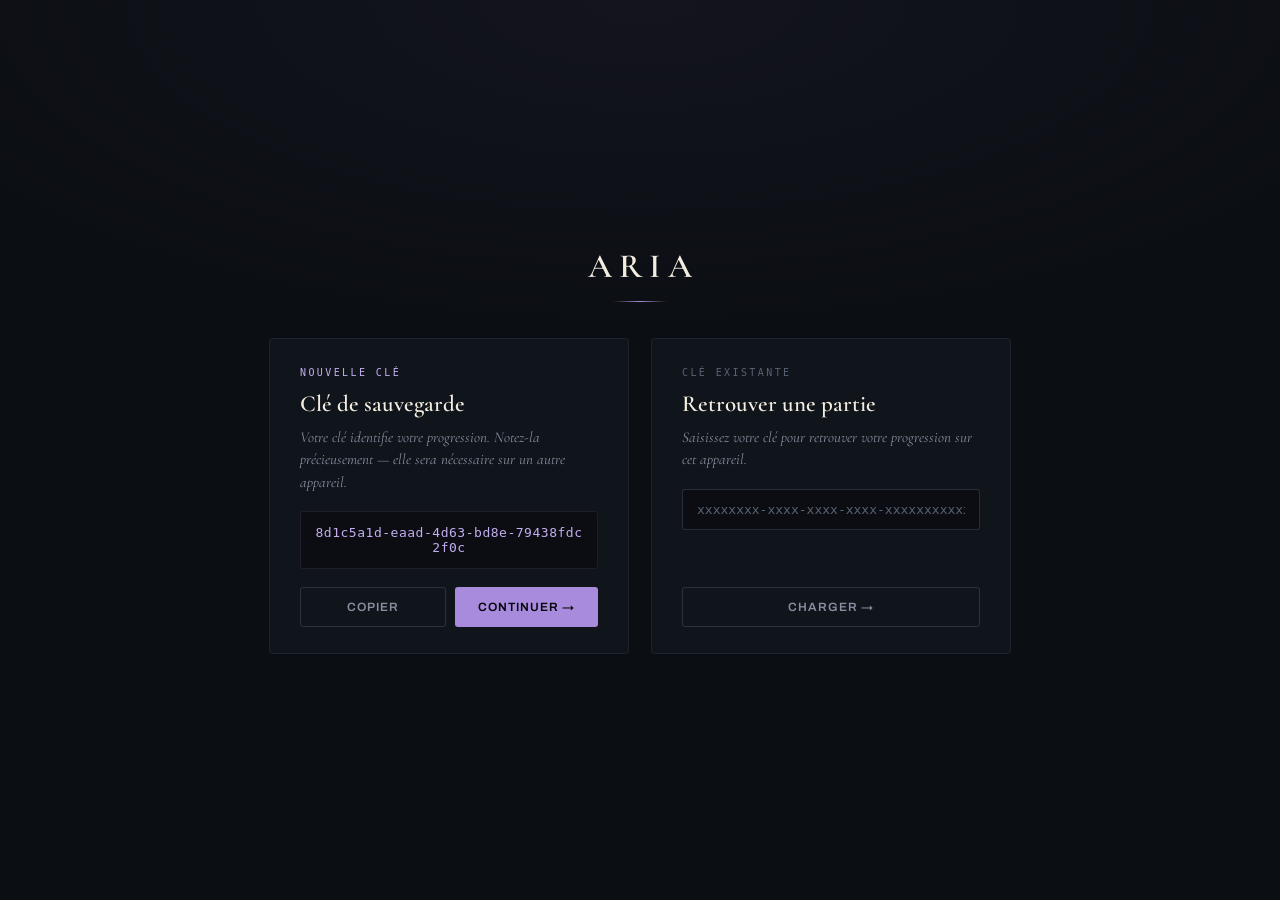
==== views/aria-gm.html @ 2912d84f "refactor: one definition per concept — threshold, DB mapping, deck, notes, dddice, storage keys Six " ====
<!DOCTYPE html>
<html lang="fr">
<head>
    <meta charset="UTF-8">
    <meta name="viewport" content="width=device-width, initial-scale=1.0">
    <title>ARIA – Maître de Jeu</title>
    <script>const VERSION = '0.1.6';</script>
    <link rel="icon" type="image/svg+xml" href="[data-uri]">
    <link rel="preconnect" href="https://fonts.googleapis.com">
    <link rel="preconnect" href="https://fonts.gstatic.com" crossorigin>
    <link href="https://fonts.googleapis.com/css2?family=Cormorant+Garamond:ital,wght@0,500;0,600;0,700;1,500;1,600&family=Archivo:wght@400;500;600;700;800&display=swap" rel="stylesheet">
    <script src="https://cdn.ably.com/lib/ably.min-2.js"></script>
    <link rel="stylesheet" href="../css/aria-gm.css">
</head>
<body>

    <!-- SAVE KEY GATEWAY (two-panel: Nouvelle clé | Clé existante — design frame 01) -->
    <div id="file-gateway" style="position:fixed;inset:0;background:radial-gradient(120% 70% at 50% 0%, rgba(169,139,221,.05), transparent 55%), var(--bg);display:none;align-items:center;justify-content:center;z-index:10000;padding:24px;overflow-y:auto;">
        <div class="gateway-shell">
            <div class="gateway-brand">ARIA</div>
            <div class="gateway-brand-rule"></div>
            <div class="gateway-cols">
                <!-- New key panel -->
                <div class="gateway-card" id="gateway-new">
                    <div class="gateway-eyebrow ember">Nouvelle clé</div>
                    <div class="gateway-card-title">Clé de sauvegarde</div>
                    <p class="gateway-desc">Votre clé identifie votre progression. Notez-la précieusement — elle sera nécessaire sur un autre appareil.</p>
                    <div class="gateway-key-box" id="gateway-key-display"></div>
                    <div class="gateway-btn-row">
                        <button class="gateway-btn-secondary" id="gateway-copy-btn" onclick="copyGatewayKey()">Copier</button>
                        <button class="gateway-btn" onclick="confirmNewKey()">Continuer →</button>
                    </div>
                </div>
                <!-- Existing key panel -->
                <div class="gateway-card" id="gateway-existing">
                    <div class="gateway-eyebrow">Clé existante</div>
                    <div class="gateway-card-title">Retrouver une partie</div>
                    <p class="gateway-desc">Saisissez votre clé pour retrouver votre progression sur cet appareil.</p>
                    <input class="gateway-key-input" id="gateway-key-input" placeholder="xxxxxxxx-xxxx-xxxx-xxxx-xxxxxxxxxxxx" onkeydown="if(event.key==='Enter')submitExistingKey()" />
                    <button class="gateway-btn-secondary gateway-btn-full" onclick="submitExistingKey()">Charger →</button>
                </div>
            </div>
            <button class="gateway-cancel" id="gateway-cancel" onclick="cancelGateway()" style="display:none;">Annuler</button>
        </div>
    </div>

    <!-- SELECTION SCREEN -->
    <div id="selection-screen" style="position:fixed;inset:0;background:radial-gradient(120% 70% at 50% 0%, rgba(169,139,221,.05), transparent 55%), var(--bg);display:none;align-items:center;justify-content:center;z-index:9999;overflow-y:auto;padding:24px;">
        <div class="sel-container">
            <a class="sel-home-btn" href="../" title="Accueil">⌂</a>
            <div class="sel-brand">ARIA</div>
            <div class="sel-subtitle">Choisissez une campagne</div>
            <div class="sel-grid" id="campaign-grid"></div>
            <div class="sel-new-form" id="new-campaign-form" style="display:none;">
                <input class="sel-new-input" id="new-campaign-name" placeholder="Nom de la campagne" onkeydown="if(event.key==='Enter')confirmCreateCampaign()" />
                <div class="sel-type-row">
                    <label class="sel-type-label"><input type="radio" name="new-campaign-type" value="ancient" checked> Médiéval</label>
                    <label class="sel-type-label"><input type="radio" name="new-campaign-type" value="contemporary"> Contemporain</label>
                </div>
                <div class="sel-new-btns">
                    <button class="sel-confirm-btn" onclick="confirmCreateCampaign()">Créer</button>
                    <button class="sel-cancel-btn" onclick="cancelCreateCampaign()">Annuler</button>
                </div>
            </div>
            <button class="sel-add-btn" onclick="createCampaign()">+ Nouvelle campagne</button>
            <div class="sel-save-row">
                <span class="sel-save-icon">Clé</span>
                <span class="sel-save-label" id="sel-save-label">—</span>
                <button class="sel-save-btn" onclick="copySaveKey()">Copier</button>
                <button class="sel-save-btn" onclick="changeSaveKey()">Changer…</button>
            </div>
        </div>
    </div>

    <!-- VDO.ninja push iframe (MJ) — same rules as the player's: full-viewport but
         opacity:0, never display:none. It used to live inside the Joueurs tab, whose
         .tab-content goes display:none on every tab switch, which can block camera
         capture. Outside #app-wrapper so no tab/pane layout can ever hide it. -->
    <iframe id="vdo-gm-push-frame" style="position:fixed;top:0;left:0;width:100%;height:100%;border:none;pointer-events:none;opacity:0;" allow="camera; microphone; autoplay; fullscreen; display-capture; picture-in-picture; screen-wake-lock; encrypted-media" allowfullscreen></iframe>

    <!-- APP -->
    <div id="app-wrapper" style="display:none;flex-direction:column;flex:1;">

    <!-- TOP BAR -->
    <div class="topbar">
        <div class="topbar-title" onclick="switchCampaign()" title="Changer de campagne" style="cursor:pointer;">ARIA</div>
        <span class="topbar-mj">MJ</span>
        <input class="campaign-name-input" id="campaign-display" value="" placeholder="Campagne" onblur="saveCampaignName(this)" onkeydown="if(event.key==='Enter')this.blur()" />
        <!-- presence: "Lire la table" toggle — enlarges player faces (design frame 26) -->
        <span class="tb-presence-label">Présence</span>
        <button class="tb-read-table" id="tb-read-table" onclick="toggleReadTable()" title="Agrandir les visages des joueurs">
            <span class="trt-icon">⌗</span> Lire la table<span class="trt-on">· on</span>
        </button>
        <!-- camera kill switch — the GM decides the room, this decides whether the GM
             publishes into it. Shown only while a room is active (renderGMCameraToggle). -->
        <button class="tb-cam-toggle" id="tb-cam-toggle" onclick="toggleGMCamera()" style="display:none;" title="Couper ma caméra">📹</button>
        <!-- music mini chip (design frame 12) — shows the now-playing track -->
        <div class="tb-music-chip" id="tb-music-chip" style="visibility:hidden;" title="Piste en cours">
            <span class="tb-music-note">♪</span>
            <span class="tb-music-title" id="tb-music-title">—</span>
        </div>
        <div class="tb-sep"></div>
        <!-- join code chip (design frame 12) — click to copy -->
        <div class="topbar-joincode" id="tb-joincode" onclick="copyJoinCode()" title="Code de campagne — cliquer pour copier" style="display:none;">—</div>
        <button id="btn-open-overlay-editor" class="icon-btn" title="Éditeur d'overlay" style="display:none">▦</button>
        <button class="icon-btn" onclick="toggleConfig()" title="Configuration">⚙</button>
    </div>

    <!-- MAIN -->
    <div class="main">
        <div class="content">
            <div class="tabs">
                <button class="tab-btn active" data-tab="tab-players" onclick="switchTab('tab-players',this)">Joueurs</button>
                <button class="tab-btn" data-tab="tab-monsters" onclick="switchTab('tab-monsters',this)">Monstres</button>
                <button class="tab-btn" data-tab="tab-gm-roll" onclick="switchTab('tab-gm-roll',this)">Jets</button>
                <button class="tab-btn" data-tab="tab-cards" onclick="switchTab('tab-cards',this)">Cartes</button>
                <button class="tab-btn" data-tab="tab-alchemy" onclick="switchTab('tab-alchemy',this)">Alchimie</button>
                <button class="tab-btn" data-tab="tab-files" onclick="switchTab('tab-files',this)">Fichiers</button>
                <button class="tab-btn" data-tab="tab-music" onclick="switchTab('tab-music',this)">Musique</button>
                <button class="tab-btn" data-tab="tab-gm-notes" onclick="switchTab('tab-gm-notes',this)">Notes</button>
            </div>

            <!-- Split-view pane headers and dividers (design frames 22-24) are
                 generated by updateSplitChrome() in aria-gm.js. -->

            <!-- JOUEURS -->
            <div class="tab-content active" id="tab-players">
                <div class="gm-bulk-bar">
                    <span class="field-label" style="margin:0;white-space:nowrap;">Tous les joueurs</span>
                    <input class="gm-input" id="bulk-dmg-input" type="text" inputmode="numeric" placeholder="Dégâts" style="width:80px;" oninput="this.value=this.value.replace(/[^0-9]/g,'')" onkeydown="if(event.key==='Enter')bulkDamageAll()" />
                    <button class="gm-action-btn gm-action-dmg" onclick="bulkDamageAll()">Infliger</button>
                    <input class="gm-input" id="bulk-heal-input" type="text" inputmode="numeric" placeholder="Soins" style="width:80px;" oninput="this.value=this.value.replace(/[^0-9]/g,'')" onkeydown="if(event.key==='Enter')bulkHealAll()" />
                    <button class="gm-action-btn gm-action-heal" onclick="bulkHealAll()">Soigner</button>
                </div>
                <div id="gm-self-view-section" style="display:none;margin-top:10px;">
                    <div class="section-header">
                        <span class="section-icon">📹</span>
                        <span class="section-title">Votre caméra (MJ)</span>
                        <div class="section-rule"></div>
                    </div>
                    <div id="gm-self-view-wrap" class="pc-camera-wrap" style="width:280px;"></div>
                </div>
                <div class="section-header" style="margin-top:10px;">
                    <span class="section-icon">👥</span>
                    <span class="section-title">Joueurs connectés</span>
                    <div class="section-rule"></div>
                </div>
                <div class="players-grid" id="players-grid">
                </div>
                <div class="no-players" id="no-players">En attente de joueurs… <br><span style="font-size:13px;opacity:.6;">Les joueurs apparaissent automatiquement dès qu'ils ouvrent aria-player.html</span></div>
            </div>

            <!-- MONSTRES — add-form as left rail + monster list (design frame 13) -->
            <div class="tab-content" id="tab-monsters">
                <div class="gm-two-col">
                <div class="gm-col-rail">
                <!-- Add Monster Form -->
                <div class="add-monster-form">
                    <h3>+ Nouveau monstre</h3>
                    <div class="amf-grid">
                        <div>
                            <label class="amf-label">Nom</label>
                            <input class="amf-input" id="amf-name" placeholder="ex: Gobelin éclaireur" />
                        </div>
                        <div>
                            <label class="amf-label">PV max</label>
                            <input class="amf-input" id="amf-pv" type="text" inputmode="numeric" placeholder="20" oninput="this.value=this.value.replace(/[^0-9]/g,'')" />
                        </div>
                        <div>
                            <label class="amf-label">Armure</label>
                            <input class="amf-input" id="amf-armor" type="text" inputmode="numeric" placeholder="0" oninput="this.value=this.value.replace(/[^0-9]/g,'')" />
                        </div>
                    </div>
                    <div class="amf-grid2">
                        <div><label class="amf-label">FOR</label><input class="amf-input" id="amf-for" type="text" inputmode="numeric" placeholder="10" oninput="this.value=this.value.replace(/[^0-9]/g,'')" /></div>
                        <div><label class="amf-label">DEX</label><input class="amf-input" id="amf-dex" type="text" inputmode="numeric" placeholder="10" oninput="this.value=this.value.replace(/[^0-9]/g,'')" /></div>
                        <div><label class="amf-label">END</label><input class="amf-input" id="amf-end" type="text" inputmode="numeric" placeholder="10" oninput="this.value=this.value.replace(/[^0-9]/g,'')" /></div>
                        <div><label class="amf-label">INT</label><input class="amf-input" id="amf-int" type="text" inputmode="numeric" placeholder="10" oninput="this.value=this.value.replace(/[^0-9]/g,'')" /></div>
                        <div><label class="amf-label">CHA</label><input class="amf-input" id="amf-cha" type="text" inputmode="numeric" placeholder="10" oninput="this.value=this.value.replace(/[^0-9]/g,'')" /></div>
                    </div>
                    <div class="attack-editor">
                        <label class="amf-label" style="margin-bottom:6px;">Attaques / Compétences</label>
                        <div style="display:grid;grid-template-columns:1fr 70px 70px auto;gap:6px;margin-bottom:4px;">
                            <span class="amf-label">Nom</span><span class="amf-label" style="text-align:center;">%</span><span class="amf-label" style="text-align:center;">Dégâts</span><span></span>
                        </div>
                        <div id="amf-attacks-list"></div>
                        <button class="add-atk-btn" onclick="addAmfAttack()">+ Attaque</button>
                    </div>
                    <div style="margin-top:14px;display:flex;align-items:center;gap:12px;flex-wrap:wrap;">
                        <button class="amf-add-btn" onclick="addMonster()">Ajouter le(s) monstre(s)</button>
                        <div style="display:flex;align-items:center;gap:6px;">
                            <label class="amf-label" style="margin:0;">×</label>
                            <input class="amf-input" id="amf-count" type="text" inputmode="numeric" placeholder="1" style="width:48px;text-align:center;" oninput="this.value=this.value.replace(/[^0-9]/g,'')" />
                        </div>
                    </div>
                </div>
                </div><!-- /.gm-col-rail -->

                <div class="gm-col-main">
                <!-- Monsters list -->
                <div class="section-header" style="margin-top:4px;">
                    <span class="section-icon">☠</span>
                    <span class="section-title">Monstres actifs</span>
                    <div class="section-rule"></div>
                </div>
                <div class="group-bar" id="monster-group-bar"></div>
                <div class="monsters-grid" id="monsters-grid">
                    <div style="font-family:'Cormorant Garamond',serif;font-size:15px;font-style:italic;color:var(--parchment-dim);opacity:.5;text-align:center;padding:20px;" id="no-monsters">Aucun monstre actif</div>
                </div>
                </div><!-- /.gm-col-main -->
                </div><!-- /.gm-two-col -->
            </div>

            <!-- JETS — roll console (left) + live feed (right), fused -->
            <div class="tab-content" id="tab-gm-roll">
                <div class="gm-jets-layout">
                    <!-- LEFT: roll console -->
                    <div class="gm-jets-console">
                        <div class="gm-console-caption">Console de jet</div>
                        <div class="gm-roll-form">
                            <h3>Jet libre</h3>
                            <label class="field-label">Nom du jet</label>
                            <input class="gm-input" id="gm-free-name" placeholder="ex: Perception" />
                            <label class="field-label">Seuil (%)</label>
                            <input class="gm-input" id="gm-free-threshold" type="text" inputmode="numeric" placeholder="50" oninput="this.value=this.value.replace(/[^0-9]/g,'')" />
                            <button class="gm-roll-btn" onclick="doGMFreeRoll()">Lancer</button>
                        </div>
                        <div class="gm-roll-form" style="margin-top:12px;">
                            <h3>Combat — Monstre</h3>
                            <label class="field-label">Monstre</label>
                            <div class="gm-select" id="gm-monster-select" data-value="">
                                <button class="gm-select-trigger" onclick="toggleSelect(this)" type="button">
                                    <span class="gm-select-label">— Aucun monstre —</span>
                                    <span class="gm-select-arrow">▾</span>
                                </button>
                                <div class="gm-select-panel"></div>
                            </div>
                            <label class="field-label">Attaque</label>
                            <div class="gm-select" id="gm-attack-select" data-value="">
                                <button class="gm-select-trigger" onclick="toggleSelect(this)" type="button">
                                    <span class="gm-select-label">— Attaque personnalisée —</span>
                                    <span class="gm-select-arrow">▾</span>
                                </button>
                                <div class="gm-select-panel"></div>
                            </div>
                            <label class="field-label">Seuil (%)</label>
                            <input class="gm-input" id="gm-monster-threshold" type="text" inputmode="numeric" placeholder="50" oninput="this.value=this.value.replace(/[^0-9]/g,'')" />
                            <button class="gm-roll-btn" onclick="doGMMonsterRoll()">Lancer l'attaque</button>
                            <div class="gm-combat-sep"></div>
                            <div class="gm-combat-row">
                                <input class="gm-input" id="gm-monster-dmg-input" type="text" inputmode="numeric" placeholder="Dégâts" oninput="this.value=this.value.replace(/[^0-9]/g,'')" onkeydown="if(event.key==='Enter')doGMMonsterDamage()" />
                                <button class="gm-action-btn gm-action-dmg" onclick="doGMMonsterDamage()">Attaquer</button>
                            </div>
                            <div class="gm-combat-row">
                                <input class="gm-input" id="gm-monster-heal-input" type="text" inputmode="numeric" placeholder="Soins" oninput="this.value=this.value.replace(/[^0-9]/g,'')" onkeydown="if(event.key==='Enter')doGMMonsterHeal()" />
                                <button class="gm-action-btn gm-action-heal" onclick="doGMMonsterHeal()">Soigner</button>
                            </div>
                        </div>
                        <div class="section-title" style="margin-top:16px;">Dés simples</div>
                        <div class="gm-dice-tray">
                            <button class="die-btn" onclick="gmRollDie(4)">d4</button>
                            <button class="die-btn" onclick="gmRollDie(6)">d6</button>
                            <button class="die-btn" onclick="gmRollDie(8)">d8</button>
                            <button class="die-btn" onclick="gmRollDie(10)">d10</button>
                            <button class="die-btn" onclick="gmRollDie(20)">d20</button>
                            <button class="die-btn" onclick="gmRollDie(100)">d100</button>
                        </div>
                        <div class="gm-die-result" id="gm-die-result"></div>
                        <div class="section-title" style="margin-top:16px;">Résultat</div>
                        <div class="gm-roll-result" id="gm-roll-result">
                            <div style="font-family:'Cormorant Garamond',serif;font-size:14px;font-style:italic;color:var(--parchment-dim);opacity:.5;">Pas encore de jet</div>
                        </div>
                    </div>
                    <!-- RIGHT: live roll feed -->
                    <div class="gm-jets-feed">
                        <div class="rolls-header">
                            <div class="section-header" style="margin-bottom:0;flex:1;">
                                <span class="section-title">Fil des jets</span>
                                <div class="section-rule"></div>
                            </div>
                            <button class="clear-btn" onclick="clearRolls()">Effacer</button>
                        </div>
                        <div class="rh-filter-bar" id="gm-roll-filter-bar">
                            <button class="rf-pill active" id="gm-rfp-all"     onclick="toggleGMRollFilter('all')">Tous</button>
                            <button class="rf-pill"        id="gm-rfp-success" onclick="toggleGMRollFilter('success')">Succès</button>
                            <button class="rf-pill"        id="gm-rfp-fail"    onclick="toggleGMRollFilter('fail')">Échec</button>
                            <button class="rf-pill"        id="gm-rfp-crit"    onclick="toggleGMRollFilter('crit')">Critique</button>
                            <button class="rf-pill"        id="gm-rfp-die"     onclick="toggleGMRollFilter('die')">Dés</button>
                            <div class="rf-player-group" id="gm-player-pills"></div>
                        </div>
                        <div class="rolls-feed" id="rolls-feed">
                            <div class="rolls-empty">En attente de jets…</div>
                        </div>
                    </div>
                </div>
            </div>

            <!-- CARTES — Deck MJ as left rail + player draws (design frame 15) -->
            <div class="tab-content" id="tab-cards">
                <div class="gm-two-col">
                <div class="gm-col-rail">
                <!-- GM private deck -->
                <div class="gm-own-deck-section">
                    <div class="section-title" style="margin-bottom:12px;">Deck MJ <span style="font-size:11px;color:var(--parchment-dim);font-family:'Cormorant Garamond',serif;font-style:italic;">(privé)</span></div>
                    <div class="card-tab-layout">
                        <div class="card-deck-col">
                            <div class="deck-wrap" id="gm-deck-wrap" onclick="gmDeck.draw()">
                                <div class="deck-back"><div class="deck-pattern">♛</div></div>
                            </div>
                            <div class="deck-count" id="gm-deck-count">54 cartes</div>
                            <button class="card-action-btn" id="gm-reshuffle-btn" onclick="gmDeck.reshuffle(false)">↺ Mélanger</button>
                            <button class="card-action-btn" id="gm-reshuffle-remaining-btn" onclick="gmDeck.reshuffle(true)">↺ Restant</button>
                            <button class="card-action-btn" id="gm-clear-exclusions-btn" onclick="gmDeck.clearExclusions()">✕ Exclusions</button>
                            <div class="card-status" id="gm-card-status"></div>
                        </div>
                        <div class="card-stage">
                            <div class="flip-wrap hidden" id="gm-flip-wrap">
                                <div class="flip-inner">
                                    <div class="card-back-face"><div class="deck-pattern" style="border-color:rgba(169,139,221,.25);">♛</div></div>
                                    <div id="gm-drawn-card"></div>
                                </div>
                            </div>
                        </div>
                        <div style="flex:1;min-width:220px;">
                            <div class="field-label" style="margin-bottom:8px;">Suivi du talon</div>
                            <div class="tracker-suits" id="gm-tracker-suits"></div>
                        </div>
                    </div>
                </div>
                </div><!-- /.gm-col-rail -->

                <div class="gm-col-main">
                <div class="gm-card-live-caption">Tirages joueurs — en direct</div>
                <!-- Player draw display -->
                <div class="gm-card-display">
                    <div class="gm-card-info" id="gm-card-info">En attente d'un tirage joueur…</div>
                    <div class="card-stage">
                        <div class="flip-wrap hidden" id="flip-wrap">
                            <div class="flip-inner">
                                <div class="card-back-face"><div class="deck-pattern" style="border-color:rgba(169,139,221,.25);">♛</div></div>
                                <div id="drawn-card"></div>
                            </div>
                        </div>
                    </div>
                </div>
                <div class="card-history-section">
                    <div class="rolls-header">
                        <div class="section-title" style="margin-bottom:0;">Historique des tirages</div>
                        <button class="clear-btn" onclick="clearCardHistory()">Effacer</button>
                    </div>
                    <div class="card-history-feed" id="card-history-feed">
                        <div class="rolls-empty">Aucun tirage pour l'instant…</div>
                    </div>
                </div>
                </div><!-- /.gm-col-main -->
                </div><!-- /.gm-two-col -->
            </div>
            <!-- ALCHIMIE — potion form as left rail + grimoire (design frame 16) -->
            <div class="tab-content" id="tab-alchemy">
                <div class="gm-two-col">
                <div class="gm-col-rail">
                <div class="add-monster-form">
                    <h3>+ Nouvelle potion</h3>
                    <div class="gm-pot-form-grid">
                        <div>
                            <label class="amf-label">Nom</label>
                            <input class="amf-input" id="apf-name" placeholder="ex: Potion de soin" />
                        </div>
                        <div>
                            <label class="amf-label">Succès (%)</label>
                            <input class="amf-input" id="apf-chance" type="text" inputmode="numeric" placeholder="60" oninput="this.value=this.value.replace(/[^0-9]/g,'')" />
                        </div>
                    </div>
                    <div style="margin-top:8px;">
                        <label class="amf-label">Description / Effet</label>
                        <input class="amf-input" id="apf-desc" placeholder="ex: Restaure 1d6+2 PV" />
                    </div>
                    <div style="margin-top:8px;">
                        <label class="amf-label">Ingrédients</label>
                        <input class="amf-input" id="apf-ingredients" placeholder="ex: Herbe d'éclat, eau de source" />
                    </div>
                    <div style="margin-top:14px;display:flex;align-items:center;gap:10px;flex-wrap:wrap;">
                        <button class="amf-add-btn" onclick="addGMPotion()">Ajouter au grimoire</button>
                        <div class="alchemy-import-wrap">
                            <button class="alchemy-import-btn" onclick="toggleAlchemyImportPicker(this)">↓ Importer depuis…</button>
                            <div class="alchemy-import-picker" id="alchemy-import-picker" style="display:none;"></div>
                        </div>
                    </div>
                </div>
                </div><!-- /.gm-col-rail -->

                <div class="gm-col-main">
                <div class="gm-card-live-caption">Grimoire — accorder aux joueurs</div>
                <div class="gm-pot-list" id="gm-pot-list">
                    <div class="alchemy-empty" id="gm-pot-empty">Aucune potion dans le grimoire.</div>
                </div>
                </div><!-- /.gm-col-main -->
                </div><!-- /.gm-two-col -->
            </div>
            <!-- FICHIERS -->
            <div class="tab-content" id="tab-files">
                <div class="gm-files-header">
                    <div class="section-title" style="margin-bottom:0;">Fichiers de campagne</div>
                    <label class="gm-file-upload-label" id="file-upload-btn">
                        + Ajouter un fichier
                        <input type="file" id="file-upload-input" style="display:none;" onchange="handleFileUpload(this)">
                    </label>
                </div>
                <div class="gm-files-progress" id="file-upload-progress" style="display:none;"></div>
                <div class="group-bar" id="file-group-bar"></div>
                <div class="gm-files-list" id="gm-files-list">
                    <div class="alchemy-empty" id="gm-files-empty">Aucun fichier. Ajoutez des documents pour les partager avec vos joueurs.</div>
                </div>
            </div>
            <!-- MUSIQUE -->
            <div class="tab-content" id="tab-music">

                <!-- Now Playing -->
                <div class="music-now-playing">
                    <div class="music-np-title" id="music-np-title">Aucune piste</div>
                    <div class="music-np-playlist" id="music-np-playlist"></div>
                    <div class="music-progress-wrap" id="music-progress-wrap" style="visibility:hidden;">
                        <div class="music-progress-bg">
                            <div class="music-progress-fill" id="music-progress-fill"></div>
                        </div>
                    </div>
                    <div class="music-controls">
                        <button class="music-ctrl-btn" onclick="musicPrev()" title="Précédent">⏮</button>
                        <button class="music-ctrl-btn music-ctrl-play" id="music-play-btn" onclick="musicTogglePlay()">▶</button>
                        <button class="music-ctrl-btn" onclick="musicStop()" title="Arrêter">⏹</button>
                        <button class="music-ctrl-btn" onclick="musicNext()" title="Suivant">⏭</button>
                        <button class="music-ctrl-btn" id="music-loop-btn" onclick="musicToggleLoop()" title="Boucle">↻</button>
                        <span class="music-fade-label" style="margin-left:10px;">Fondu</span>
                        <input class="music-fade-input" id="music-fade-input" type="text" inputmode="numeric" value="3"
                            oninput="this.value=this.value.replace(/[^0-9]/g,'');musicSetFade(this.value)" />
                        <span class="music-fade-label">s</span>
                    </div>
                    <div class="music-vol-row">
                        <span class="music-vol-icon">♪</span>
                        <input type="range" class="music-vol-slider" id="music-gm-volume" min="0" max="100" value="80"
                            oninput="onGMMusicVolumeChange(this.value)" />
                        <span class="music-vol-val" id="music-gm-vol-val">80</span>
                    </div>
                </div>

                <!-- Playlists -->
                <div class="section-header">
                    <span class="section-icon">♪</span>
                    <span class="section-title">Playlists</span>
                    <div class="section-rule"></div>
                </div>
                <div class="music-playlist-bar" id="music-playlist-bar"></div>
                <div class="music-playlist" id="music-playlist"></div>

                <!-- Add tracks -->
                <div class="music-section-title" style="margin-top:14px;">Ajouter</div>
                <div class="music-add-row">
                    <input class="gm-input" id="music-yt-input" placeholder="URL YouTube ou playlist…" style="flex:1;"
                        onkeydown="if(event.key==='Enter')musicAddYoutube()" />
                    <button class="gm-action-btn" onclick="musicAddYoutube()">+ Ajouter</button>
                </div>
                <div class="music-add-row" style="margin-top:6px;">
                    <label class="gm-action-btn" style="cursor:pointer;display:inline-flex;align-items:center;gap:6px;">
                        Importer un fichier
                        <input type="file" id="music-file-input" accept=".mp3,.ogg,.wav,.flac" style="display:none;"
                            onchange="musicUploadFile(this)" />
                    </label>
                    <span class="music-file-hint">MP3, OGG, WAV, FLAC</span>
                </div>
                <div id="music-add-status" class="music-add-status"></div>
            </div>
            <!-- NOTES MJ -->
            <div class="tab-content" id="tab-gm-notes">
                <div class="notes-wrap">
                    <div class="notes-sidebar">
                        <div class="notes-sidebar-header">
                            <span class="notes-sidebar-title">Notes</span>
                            <button class="notes-add-btn" onclick="gmNotes.add()" title="Nouvelle note">+</button>
                        </div>
                        <div class="notes-list" id="gm-notes-list"></div>
                    </div>
                    <div class="notes-editor">
                        <input class="notes-name-input" id="gm-notes-name-input" placeholder="Nom de la note…" oninput="gmNotes.rename()" />
                        <textarea class="notes-area" id="gm-notes-area" placeholder="Contenu…" oninput="gmNotes.save()"></textarea>
                    </div>
                </div>
            </div>
        </div>
    </div>

    <!-- dddice 3D dice canvas — full-screen, non-interactive -->
    <canvas id="dddice-canvas" style="position:fixed;top:0;left:0;width:100%;height:100%;pointer-events:none;z-index:50;"></canvas>

    <!-- PLAYER DETAILS MODAL -->
    <div class="modal-scrim" id="details-scrim" onclick="closePlayerDetails()"></div>
    <div class="player-details-modal" id="player-details-modal">
        <div class="pdm-header">
            <div>
                <div class="pdm-name" id="pdm-name"></div>
                <div class="pdm-class" id="pdm-class"></div>
            </div>
            <button class="pdm-close-btn" onclick="closePlayerDetails()">✕</button>
        </div>
        <div class="pdm-body" id="pdm-body"></div>
    </div>

    <!-- CONFIG MODAL -->
    <div class="modal-scrim" id="config-scrim" onclick="toggleConfig()"></div>
    <div class="config-modal" id="config-modal">
        <h2>⚙ Configuration MJ</h2>
        <div style="margin-bottom:14px;display:flex;align-items:center;gap:10px;">
            <span class="config-label" style="margin-bottom:0;">Code de campagne</span>
            <span class="topbar-joincode" id="joincode-display" onclick="copyJoinCode()" title="Code d'accès — cliquer pour copier" style="cursor:pointer;"></span>
        </div>
        <label class="config-label">Thème dddice</label>
        <select class="config-input" id="cfg-dddice-theme" disabled><option>— connectez-vous d'abord —</option></select>
        <div style="margin-top:12px;" class="status-row"><div class="status-dot" id="cfg-dddice-dot"></div><span id="cfg-dddice-status">dddice non connecté</span></div>
        <div style="margin-top:6px;" class="status-row"><div class="status-dot" id="cfg-ably-dot"></div><span id="cfg-ably-status">Ably non connecté</span></div>
        <label class="config-label">VDO.ninja Room</label>
        <input class="config-input" id="cfg-vdo-room" placeholder="ex: mon-groupe" />
        <label class="config-label">Mot de passe VDO (optionnel)</label>
        <input class="config-input" id="cfg-vdo-room-password" type="password" autocomplete="off" placeholder="laisser vide si aucun" />
        <div class="config-theme-row">
            <span class="config-label" style="margin-bottom:0;">Mode clair</span>
            <label class="theme-toggle">
                <input type="checkbox" id="cfg-light-mode" onchange="applyTheme(this.checked)">
                <span class="theme-toggle-slider"></span>
            </label>
        </div>
        <button class="config-save-btn" onclick="saveConfig()">Reconnecter</button>
        <button class="config-save-btn" style="margin-top:8px;background:rgba(169,139,221,.10);" onclick="copyOverlayUrl()">Copier URL Overlay (OBS)</button>
    </div>


    </div><!-- /#app-wrapper -->

    <!-- GM FILE VIEWER MODAL -->
    <div class="modal-scrim" id="gm-file-viewer-scrim" onclick="closeGmFileViewer()"></div>
    <div class="file-viewer-modal" id="gm-file-viewer-modal">
        <div class="fv-header">
            <div class="fv-title" id="gm-fv-title"></div>
            <button class="fv-close-btn" onclick="closeGmFileViewer()">✕</button>
        </div>
        <div class="fv-body" id="gm-fv-body"></div>
    </div>

    <div class="shuffle-overlay" id="gm-shuffle-overlay"></div>

    <!-- DRAG-TO-DOCK FX (design frame 24) — ghost chip follows the cursor; the drop
         overlay darkens the targeted half of the content region -->
    <div id="dock-overlay">
        <div class="dock-plus">+</div>
        <div class="dock-label" id="dock-label"></div>
        <div class="dock-hint">déposer ici</div>
    </div>
    <div id="drag-ghost"><span class="dg-icon">⌗</span><span id="drag-ghost-label"></span></div>

    <!-- Hidden YouTube IFrame players for music crossfade -->
    <div id="yt-player-a" style="position:fixed;top:-2px;left:-2px;width:1px;height:1px;overflow:hidden;pointer-events:none;opacity:0;"></div>
    <div id="yt-player-b" style="position:fixed;top:-2px;left:-4px;width:1px;height:1px;overflow:hidden;pointer-events:none;opacity:0;"></div>

    <script src="../js/aria-supabase.js"></script>
    <script src="../js/aria-shared.js"></script>
    <script src="../js/aria-gm.js"></script>
</body>
</html>
---- css/aria-gm.css ----
/* ═══════════════════════════════════════════════
   ARIA GM — Design System
   ═══════════════════════════════════════════════ */
:root {
    /* ── New design tokens — cold-ink / single-accent (GM = violet) ── */
    --ink:#050608; --bg:#0b0e13; --panel:#10141b; --raise:#161b25;
    --line:rgba(150,168,200,.10); --line2:rgba(150,168,200,.20);
    --text:#e8ebf1; --warm:#f3ede1; --dim:#868f9f; --faint:#586273;
    --ember:#eca456; --ember2:#f6c07e; --embersoft:rgba(236,164,86,.12);
    --violet:#a98bdd; --violet2:#c4aef0; --violetsoft:rgba(169,139,221,.12);
    --ok:#5bc98e; --bad:#e25a4f; --warn:#e9aa45;
    --field:rgba(0,0,0,.30); --field2:rgba(0,0,0,.25);
    --track:rgba(255,255,255,.06); --track2:rgba(255,255,255,.10);
    --chromeV1:#0f0c16; --chromeV2:#0a080d; --railV:#0a0810; --rail:#0a0810;
    --frameShadow:rgba(0,0,0,.9); --pageGlow:rgba(169,139,221,.045); --hp1:#2f7d54;
    /* ── Legacy aliases → new palette (var()-based, follow the theme) ── */
    --gm-accent: var(--violet);
    --gm-accent-light: var(--violet2);
    --gm-accent-dim: var(--faint);
    --gold: var(--violet);
    --gold-light: var(--violet2);
    --gold-dim: var(--faint);
    --bg2: var(--panel);
    --bg3: var(--raise);
    --bg4: var(--raise);
    --parchment: var(--text);
    --parchment-dim: var(--dim);
    --success: var(--ok);
    --fail: var(--bad);
    --border: var(--line);
    --border-strong: var(--line2);
    --radius: 4px;
    /* card system (unchanged — playing-card faces) */
    --card-red:    #c0392b;
    --card-black:  #1a1a1a;
    --card-cream:  #f5f0e8;
    --card-purple: #7b3fa0;
    --card-navy:   #1b3a6b;
    --card-w:  160px;
    --card-h:  224px;
    --deck-w:  128px;
    --deck-h:  179px;
}

/* ── BASE RESET ── */
*, *::before, *::after { box-sizing: border-box; margin: 0; padding: 0; }
html, body { height: 100%; }

body {
    background:
        radial-gradient(120% 50% at 50% -5%, var(--pageGlow), transparent 55%),
        var(--ink);
    font-family: 'Archivo', sans-serif;
    font-size: 15px;
    color: var(--text);
    display: flex;
    flex-direction: column;
    min-height: 100vh;
    -webkit-font-smoothing: antialiased;
}

/* ── Film-grain material overlay — subtle, over everything; clicks pass through ── */
body::after {
    content: '';
    position: fixed;
    inset: 0;
    z-index: 9999;
    pointer-events: none;
    opacity: .05;
    mix-blend-mode: soft-light;
    background-image: url("data:image/svg+xml,%3Csvg xmlns='http://www.w3.org/2000/svg' width='160' height='160'%3E%3Cfilter id='n'%3E%3CfeTurbulence type='fractalNoise' baseFrequency='0.85' numOctaves='2' stitchTiles='stitch'/%3E%3C/filter%3E%3Crect width='100%25' height='100%25' filter='url(%23n)'/%3E%3C/svg%3E");
}

/* ── SCROLLBAR ── */
::-webkit-scrollbar { width: 9px; height: 9px; }
::-webkit-scrollbar-track { background: transparent; }
::-webkit-scrollbar-thumb { background: #1c2230; border-radius: 5px; }
::-webkit-scrollbar-thumb:hover { background: var(--faint); }

/* ════════════════════════════════════════════
   COMBAT-FEEDBACK FX — event-driven motion on player/monster cards.
   HP numbers update synchronously elsewhere; these layers are cosmetic.
   State classes (.hp-critical / .is-dead) are folded into the card
   className at render time so presence heartbeats never strip them.
   Transient classes (.fx-dmg / .fx-crit / .fx-heal) are added by JS and
   removed after the animation.
   ════════════════════════════════════════════ */
@keyframes ariaHitShake {
    10%,90%{transform:translateX(-2px)} 20%,80%{transform:translateX(3px)}
    30%,50%,70%{transform:translateX(-4px)} 40%,60%{transform:translateX(4px)}
}
@keyframes ariaCritGlow {
    0%,100%{box-shadow:inset 0 0 0 1px rgba(226,90,79,.30), inset 0 0 16px rgba(226,90,79,.18)}
    50%{box-shadow:inset 0 0 0 1px rgba(236,164,86,.55), inset 0 0 30px rgba(226,90,79,.45)}
}
@keyframes ariaFlash { from{opacity:.55} to{opacity:0} }
@keyframes ariaNumPop { 0%{transform:scale(1)} 30%{transform:scale(1.28)} 100%{transform:scale(1)} }

.player-card, .monster-card { position: relative; }
.player-card.fx-dmg, .monster-card.fx-dmg,
.player-card.fx-crit, .monster-card.fx-crit { animation: ariaHitShake .45s ease; }
/* transient flash overlay */
.player-card.fx-dmg::after,  .monster-card.fx-dmg::after,
.player-card.fx-crit::after, .monster-card.fx-crit::after,
.player-card.fx-heal::after, .monster-card.fx-heal::after {
    content:''; position:absolute; inset:0; border-radius:var(--radius);
    pointer-events:none; z-index:5; animation: ariaFlash .55s ease forwards;
}
.player-card.fx-dmg::after,  .monster-card.fx-dmg::after  { background: rgba(226,90,79,.48); }
.player-card.fx-crit::after, .monster-card.fx-crit::after { background: rgba(246,192,126,.60); }
.player-card.fx-heal::after, .monster-card.fx-heal::after { background: rgba(91,201,142,.50); }
/* number pop */
.player-card.fx-dmg  .pc-hp-num, .player-card.fx-crit  .pc-hp-num, .player-card.fx-heal  .pc-hp-num,
.monster-card.fx-dmg .mc-hp-num, .monster-card.fx-crit .mc-hp-num, .monster-card.fx-heal .mc-hp-num {
    display:inline-block; animation: ariaNumPop .5s ease;
}
/* critical HP (alive, ≤25%) — the ONLY looping animation; an ongoing alarm */
.player-card.hp-critical, .monster-card.hp-critical { animation: ariaCritGlow 1.8s ease-in-out infinite; }
/* death (HP 0) — desaturate + dim */
.player-card.is-dead, .monster-card.is-dead { filter: grayscale(.85); opacity: .55; }
.player-card.is-dead .pc-dead-plate {
    position:absolute; inset:0; display:flex; align-items:center; justify-content:center;
    background:rgba(5,6,9,.55); pointer-events:none; z-index:6;
    font-family:'Cormorant Garamond',serif; font-size:22px; font-weight:700;
    letter-spacing:.34em; text-indent:.34em; color:var(--bad);
}

/* ════════════════════════════════════════════
   TOPBAR
   ════════════════════════════════════════════ */
.topbar {
    display: flex;
    align-items: center;
    gap: 12px;
    padding: 0 20px;
    height: 56px;
    background: linear-gradient(180deg, var(--chromeV1), var(--chromeV2));
    border-bottom: 1px solid var(--line2);
    flex-shrink: 0;
    position: relative;
    z-index: 20;
}
.topbar::after { content: none; }
.topbar-title {
    font-family: 'Cormorant Garamond', serif;
    font-size: 21px;
    font-weight: 600;
    color: var(--violet);
    letter-spacing: .16em;
    text-indent: .16em;
    cursor: pointer;
    white-space: nowrap;
}
.topbar-mj {
    font-family: ui-monospace, Menlo, monospace;
    font-size: 10px;
    letter-spacing: .16em;
    text-transform: uppercase;
    color: var(--violet);
    border: 1px solid rgba(169,139,221,0.3);
    border-radius: 3px;
    padding: 3px 8px;
    flex-shrink: 0;
}
.topbar-joincode {
    font-family: ui-monospace, Menlo, monospace;
    font-size: 12px;
    letter-spacing: .2em;
    color: var(--violet);
    background: none;
    border: 1px solid rgba(169,139,221,0.3);
    border-radius: 3px;
    padding: 5px 11px;
    cursor: pointer;
    flex-shrink: 0;
    transition: background .15s;
}
.topbar-joincode:hover { background: var(--violetsoft); }

.tb-sep { width: 1px; height: 22px; background: var(--line); flex-shrink: 0; }

/* Presence — "Lire la table" toggle (design frame 26) */
.tb-presence-label {
    font-family: ui-monospace, Menlo, monospace;
    font-size: 8.5px;
    letter-spacing: .16em;
    text-transform: uppercase;
    color: var(--faint);
    flex-shrink: 0;
}
.tb-read-table {
    display: flex;
    align-items: center;
    gap: 8px;
    background: transparent;
    border: 1px solid rgba(169,139,221,.4);
    border-radius: 20px;
    padding: 6px 14px;
    cursor: pointer;
    font-family: 'Archivo', sans-serif;
    font-size: 11px;
    font-weight: 600;
    letter-spacing: .1em;
    text-transform: uppercase;
    color: var(--violet2);
    flex-shrink: 0;
    transition: background .15s, border-color .15s;
}
.tb-read-table .trt-icon { font-size: 12px; color: var(--violet2); }
.tb-read-table .trt-on {
    display: none;
    font-family: ui-monospace, Menlo, monospace;
    font-size: 8px;
    letter-spacing: .14em;
    text-transform: uppercase;
    border-left: 1px solid rgba(169,139,221,.4);
    padding-left: 7px;
}
.tb-read-table:hover { background: var(--violetsoft); }
.tb-read-table.on { border-color: var(--violet); background: rgba(169,139,221,.18); }
.tb-read-table.on .trt-on { display: inline; }
/* Camera kill switch — same pill shape as "Lire la table", compact, and reading as
   "off" at a glance rather than as another neutral toggle. */
.tb-cam-toggle {
    display: flex;
    align-items: center;
    background: transparent;
    border: 1px solid rgba(169,139,221,.4);
    border-radius: 20px;
    padding: 6px 11px;
    cursor: pointer;
    font-size: 12px;
    line-height: 1;
    color: var(--violet2);
    flex-shrink: 0;
    transition: background .15s, border-color .15s;
}
.tb-cam-toggle:hover { background: var(--violetsoft); }
.tb-cam-toggle.off { border-color: var(--bad); background: rgba(226,90,79,.12); }
.tb-cam-toggle.off:hover { border-color: var(--bad); background: rgba(226,90,79,.18); }
/* Music mini chip — now-playing track in the command bar (design frame 12) */
.tb-music-chip {
    display: flex;
    align-items: center;
    gap: 9px;
    border: 1px solid var(--line);
    border-radius: 20px;
    padding: 5px 14px;
    background: var(--field2);
    max-width: 260px;
    flex-shrink: 1;
    min-width: 0;
}
.tb-music-note { color: var(--violet); font-size: 12px; flex-shrink: 0; }
.tb-music-title {
    font-family: 'Cormorant Garamond', serif;
    font-style: italic;
    font-size: 14px;
    color: var(--dim);
    white-space: nowrap;
    overflow: hidden;
    text-overflow: ellipsis;
    min-width: 0;
}

.campaign-name-input {
    background: none;
    border: none;
    border-bottom: 1px solid transparent;
    color: var(--text);
    font-family: 'Cormorant Garamond', serif;
    font-size: 18px;
    letter-spacing: .02em;
    padding: 0 4px;
    flex: 1;
    min-width: 80px;
    outline: none;
    cursor: pointer;
    transition: border-color .2s, color .2s;
}
.campaign-name-input:hover { border-bottom-color: var(--line2); }
.campaign-name-input:focus { border-bottom-color: var(--violet); color: var(--text); cursor: text; }

.icon-btn {
    background: none;
    border: 1px solid var(--line2);
    color: var(--dim);
    cursor: pointer;
    width: 30px; height: 30px;
    display: flex; align-items: center; justify-content: center;
    border-radius: 3px;
    font-size: 14px;
    transition: border-color .15s, color .15s;
}
.icon-btn:hover { border-color: var(--violet); color: var(--violet2); }

.status-row {
    display: flex;
    align-items: center;
    gap: 6px;
    font-family: ui-monospace, Menlo, monospace;
    font-size: 11px;
    color: var(--dim);
}
.status-dot { width: 8px; height: 8px; border-radius: 50%; background: var(--faint); }
.status-dot.connected { background: var(--ok); }
.status-dot.error { background: var(--bad); }

/* ════════════════════════════════════════════
   MAIN LAYOUT
   ════════════════════════════════════════════ */
.main { display: flex; flex: 1; overflow: hidden; }
.content { flex: 1; display: flex; flex-direction: column; overflow: hidden; }
#app-wrapper { flex: 1; flex-direction: column; min-height: 0; }

/* ════════════════════════════════════════════
   TABS
   ════════════════════════════════════════════ */
.tabs {
    display: flex;
    gap: 22px;
    padding: 0 20px;
    background: var(--railV);
    border-bottom: 1px solid var(--line);
    flex-shrink: 0;
    flex-wrap: wrap;
}
.tab-btn {
    font-family: 'Archivo', sans-serif;
    font-size: 11px;
    font-weight: 600;
    letter-spacing: .13em;
    text-transform: uppercase;
    padding: 13px 0;
    cursor: pointer;
    background: none;
    border: none;
    color: var(--faint);
    border-bottom: 2px solid transparent;
    transition: color .15s, border-color .15s;
    white-space: nowrap;
    margin-bottom: -1px;
}
.tab-btn:hover { color: var(--dim); }
.tab-btn.active { color: var(--violet2); border-bottom-color: var(--violet); }
/* Tab open in a non-focused split pane */
.tab-btn.open { color: var(--violet2); }

.tab-content { display: none; }
.tab-content.active {
    display: block;
    flex: 1;
    min-height: 0;
    overflow-y: auto;
    padding: 20px;
}

/* ════════════════════════════════════════════
   SPLIT VIEW — DRAG-TO-DOCK (design frames 22-24, violet accent)
   Grid: tabs strip / pane headers / panes, with draggable 9px divider columns.
   The column template and each pane's grid-column are set inline by
   updateSplitChrome() / renderTabLayout() (persisted).
   ════════════════════════════════════════════ */
.content.split-mode {
    display: grid;
    grid-template-columns: minmax(0, 1fr) 9px minmax(0, 1fr);
    grid-template-rows: auto auto minmax(0, 1fr);
    overflow: hidden;
}
.content.split-mode > .tabs { grid-column: 1 / -1; grid-row: 1; }
.content.split-mode > .tab-content.active { min-width: 0; overflow-y: auto; }

/* Rail layouts don't fit half-width panes — stack them in split mode */
.content.split-mode .gm-two-col,
.content.split-mode .gm-jets-layout { grid-template-columns: 1fr; }
.content.split-mode .gm-col-rail,
.content.split-mode .gm-jets-console { border-right: none; border-bottom: 1px solid var(--line2); }

/* Pane headers — grip · label · focus chip · close (frame 24) */
.split-pane-hdr { display: none; }
.content.split-mode > .split-pane-hdr {
    display: flex;
    align-items: center;
    gap: 9px;
    grid-row: 2;
    height: 38px;
    padding: 0 10px 0 12px;
    background: var(--field2);
    border-bottom: 1px solid var(--line);
    cursor: grab;
    user-select: none;
}
.sph-grip { color: var(--dim); font-size: 11px; letter-spacing: -2px; flex-shrink: 0; }
.sph-label {
    font-family: 'Archivo', sans-serif;
    font-size: 11px;
    font-weight: 600;
    letter-spacing: .13em;
    text-transform: uppercase;
    color: var(--violet2);
    white-space: nowrap;
    overflow: hidden;
    text-overflow: ellipsis;
}
.sph-spacer { flex: 1; }
.sph-focus {
    font-family: ui-monospace, Menlo, monospace;
    font-size: 8px;
    letter-spacing: .18em;
    text-transform: uppercase;
    color: var(--violet);
    border: 1px solid var(--violetsoft);
    border-radius: 20px;
    padding: 3px 8px;
    visibility: hidden;
    flex-shrink: 0;
}
.sph-focus.on { visibility: visible; }
.sph-close {
    width: 24px; height: 24px;
    background: none;
    border: 1px solid var(--line2);
    border-radius: 3px;
    color: var(--dim);
    font-size: 13px;
    line-height: 1;
    cursor: pointer;
    flex-shrink: 0;
    transition: border-color .15s, color .15s;
}
.sph-close:hover { border-color: var(--violet); color: var(--violet2); }

/* Draggable dividers — violet dots seam (frames 22/23) */
.split-divider { display: none; }
.content.split-mode > .split-divider {
    display: flex;
    grid-row: 2 / 4;
    flex-direction: column;
    align-items: center;
    justify-content: center;
    gap: 3px;
    cursor: col-resize;
    background: var(--railV);
    border-left: 1px solid var(--line2);
    border-right: 1px solid var(--line2);
    transition: background .15s;
}
.content.split-mode > .split-divider:hover { background: var(--violetsoft); }
.split-divider span { width: 3px; height: 3px; border-radius: 50%; background: var(--violet); }

/* Drag ghost — panel chip following the cursor (frame 24) */
#drag-ghost {
    display: none;
    position: fixed;
    z-index: 9500;
    pointer-events: none;
    align-items: center;
    gap: 7px;
    background: var(--raise);
    border: 1px solid var(--violet);
    border-radius: 3px;
    padding: 8px 13px;
    font-family: 'Archivo', sans-serif;
    font-size: 12px;
    font-weight: 600;
    letter-spacing: .1em;
    text-transform: uppercase;
    color: var(--violet2);
    box-shadow: 0 14px 34px -12px rgba(0,0,0,.8);
    white-space: nowrap;
}
#drag-ghost .dg-icon { color: var(--violet); font-size: 12px; }

/* Drop overlay — the targeted half darkens (frame 24) */
#dock-overlay {
    display: none;
    position: fixed;
    z-index: 9000;
    pointer-events: none;
    flex-direction: column;
    align-items: center;
    justify-content: center;
    gap: 9px;
    background: rgba(5,6,9,.72);
    outline: 1.5px dashed var(--violet);
    outline-offset: -6px;
}
#dock-overlay .dock-plus {
    width: 30px; height: 30px;
    border: 1.5px solid var(--violet);
    border-radius: 4px;
    display: flex; align-items: center; justify-content: center;
    color: var(--violet2);
    font-size: 16px;
}
#dock-overlay .dock-label {
    font-family: 'Archivo', sans-serif;
    font-size: 12px;
    font-weight: 600;
    letter-spacing: .1em;
    text-transform: uppercase;
    color: var(--violet2);
}
#dock-overlay .dock-hint {
    font-family: ui-monospace, Menlo, monospace;
    font-size: 9px;
    letter-spacing: .16em;
    text-transform: uppercase;
    color: var(--violet);
    opacity: .8;
}

body.dock-dragging { user-select: none; cursor: grabbing; }
body.dock-dragging .tab-btn, body.dock-dragging .split-pane-hdr { cursor: grabbing; }

/* Under 900 px the panes merge back into the single tab bar (frame 23) */
@media (max-width: 900px) {
    .content.split-mode { display: flex; flex-direction: column; }
    .content.split-mode > .split-pane-hdr,
    .content.split-mode > .split-divider { display: none; }
    .content.split-mode > .tab-content.active:not(.split-primary) { display: none; }
}

/* ════════════════════════════════════════════
   TWO-COLUMN RAIL LAYOUT — form/deck as a full-height left rail
   (design frames 13 · 15 · 16). The rail bleeds to the tab edges.
   ════════════════════════════════════════════ */
.tab-content.active:has(> .gm-two-col) { padding: 0; }
.gm-two-col {
    display: grid;
    grid-template-columns: 340px 1fr;
    align-items: stretch;
    min-height: 100%;
}
.gm-col-rail {
    background: var(--railV);
    border-right: 1px solid var(--line2);
    padding: 22px 24px;
    min-width: 0;
}
.gm-col-main { padding: 20px; min-width: 0; }
@media (max-width: 900px) {
    .gm-two-col { grid-template-columns: 1fr; }
    .gm-col-rail { border-right: none; border-bottom: 1px solid var(--line2); }
}

/* Inside the rail, forms shed their panel box — the rail is the surface */
.gm-col-rail .add-monster-form {
    background: none;
    border: none;
    border-radius: 0;
    padding: 0;
    margin-bottom: 0;
}
.gm-col-rail .add-monster-form h3 { font-size: 18px; margin-bottom: 16px; }
.gm-col-rail .amf-grid { grid-template-columns: 1fr 1fr; }
.gm-col-rail .amf-grid > div:first-child { grid-column: 1 / -1; }

/* Cartes rail (frame 15): compact private deck stacked vertically */
.gm-col-rail .gm-own-deck-section { border-bottom: none; padding-bottom: 0; margin-bottom: 0; }
.gm-col-rail .card-tab-layout { flex-direction: column; align-items: center; }
.gm-col-rail .card-stage { min-height: 0; }
.gm-col-rail .card-tab-layout > div:last-child { width: 100%; }

/* Mono caption above live sections (frames 15 · 16) */
.gm-card-live-caption {
    font-family: ui-monospace, Menlo, monospace;
    font-size: 9.5px;
    letter-spacing: .2em;
    text-transform: uppercase;
    color: var(--faint);
    margin-bottom: 14px;
}
.gm-col-main .gm-card-display { padding-top: 0; }
.gm-col-main .gm-pot-list { margin-top: 0; grid-template-columns: repeat(2, 1fr); }
@media (max-width: 1250px) { .gm-col-main .gm-pot-list { grid-template-columns: 1fr; } }

/* ════════════════════════════════════════════
   SECTION HEADERS + ORNAMENTAL DIVIDERS
   ════════════════════════════════════════════ */
.section-header {
    display: flex;
    align-items: center;
    gap: 10px;
    margin-bottom: 12px;
    margin-top: 2px;
}
.section-icon {
    color: var(--gm-accent-dim);
    font-size: 16px;
    flex-shrink: 0;
}
.section-title {
    font-family: 'Cormorant Garamond', serif;
    font-size: 20px;
    font-weight: 600;
    letter-spacing: .01em;
    text-transform: none;
    color: var(--warm);
    white-space: nowrap;
}
.section-icon { display: none; }
.section-rule {
    flex: 1;
    height: 1px;
    background: linear-gradient(90deg, var(--line2), transparent);
}

.panel {
    background: var(--bg3);
    border: 1px solid var(--border);
    border-radius: var(--radius);
    overflow: hidden;
    position: relative;
}
.panel::before {
    content: '';
    position: absolute;
    inset: 0;
    background: linear-gradient(180deg, rgba(169,139,221,0.04) 0%, transparent 40%);
    pointer-events: none;
}
.panel-header {
    font-family: 'Cormorant Garamond', serif;
    font-size: 11px;
    letter-spacing: .2em;
    text-transform: uppercase;
    color: var(--gm-accent-dim);
    padding: 8px 14px;
    background: rgba(169,139,221,0.06);
    border-bottom: 1px solid var(--border);
    display: flex;
    align-items: center;
    justify-content: space-between;
}
.panel-body { padding: 12px 14px; }

/* ════════════════════════════════════════════
   SHARED BUTTONS / INPUTS
   ════════════════════════════════════════════ */
.field-label {
    font-family: ui-monospace, Menlo, monospace;
    font-size: 9.5px;
    letter-spacing: .16em;
    color: var(--faint);
    text-transform: uppercase;
    margin-bottom: 5px;
    display: block;
}

.gm-input {
    background: var(--field);
    border: 1px solid var(--line2);
    color: var(--text);
    font-family: 'Archivo', sans-serif;
    font-size: 14px;
    padding: 8px 10px;
    border-radius: 3px;
    width: 100%;
    margin-bottom: 8px;
    transition: border-color .15s;
}
.gm-input:focus { outline: none; border-color: var(--violet); }
.gm-input::placeholder { color: var(--faint); }

.clear-btn {
    font-family: ui-monospace, Menlo, monospace;
    font-size: 10px;
    letter-spacing: .12em;
    text-transform: uppercase;
    background: none;
    border: 1px solid var(--line2);
    color: var(--dim);
    padding: 5px 10px;
    cursor: pointer;
    border-radius: 3px;
    transition: border-color .15s, color .15s;
}
.clear-btn:hover { border-color: var(--violet); color: var(--text); }

.del-btn {
    background: none;
    border: none;
    color: rgba(226,90,79,0.5);
    cursor: pointer;
    font-size: 16px;
    padding: 2px 6px;
    border-radius: 3px;
    transition: color .15s;
}
.del-btn:hover { color: var(--bad); }

.add-atk-btn {
    font-family: 'Archivo', sans-serif;
    font-size: 11px;
    letter-spacing: .08em;
    text-transform: uppercase;
    background: none;
    border: 1px dashed rgba(169,139,221,0.3);
    color: var(--violet);
    padding: 6px 10px;
    cursor: pointer;
    border-radius: 3px;
    transition: border-color .15s, color .15s;
}
.add-atk-btn:hover { border-color: var(--violet); color: var(--violet2); }

.gm-action-btn {
    font-family: 'Archivo', sans-serif;
    font-size: 11px;
    font-weight: 600;
    letter-spacing: .06em;
    text-transform: uppercase;
    padding: 8px 12px;
    min-width: 100px;
    cursor: pointer;
    border-radius: 3px;
    transition: background .15s, border-color .15s;
    white-space: nowrap;
    flex-shrink: 0;
    background: none;
    border: 1px solid var(--line2);
    color: var(--dim);
}
.gm-action-btn:hover { background: var(--field2); }

.gm-action-dmg {
    background: none;
    border: 1px solid rgba(226,90,79,0.3);
    color: var(--bad);
}
.gm-action-dmg:hover { background: rgba(226,90,79,0.13); }

.gm-action-heal {
    background: none;
    border: 1px solid rgba(91,201,142,0.3);
    color: var(--ok);
}
.gm-action-heal:hover { background: rgba(91,201,142,0.13); }

/* ── Roll filter pills ── */
.rh-filter-bar {
    display: flex;
    flex-wrap: wrap;
    gap: 6px;
    padding: 6px 0 10px;
    border-bottom: 1px solid var(--line);
    margin-bottom: 10px;
}
.rf-player-group { display: contents; }
.rf-pill {
    font-family: 'Archivo', sans-serif;
    font-size: 10px;
    font-weight: 600;
    letter-spacing: .08em;
    text-transform: uppercase;
    padding: 5px 11px;
    border: 1px solid var(--line2);
    border-radius: 20px;
    background: none;
    color: var(--dim);
    cursor: pointer;
    transition: border-color .15s, color .15s, background .15s;
}
.rf-pill:hover { border-color: var(--violet); color: var(--text); }
.rf-pill.active { background: var(--violet); border-color: var(--violet); color: var(--ink); }
.rf-pill.rf-player:hover { border-color: var(--violet); }
.rf-pill.rf-player.active { background: var(--violetsoft); border-color: var(--violet); color: var(--violet2); }

/* ════════════════════════════════════════════
   JOUEURS TAB — PLAYER PRESENCE CARDS
   ════════════════════════════════════════════ */
.gm-bulk-bar {
    display: flex;
    align-items: center;
    gap: 8px;
    padding: 8px 0 4px;
    flex-wrap: wrap;
}
.gm-bulk-bar .field-label {
    display: flex;
    align-items: center;
    margin: 0;
    align-self: center;
    line-height: 1;
}

.players-grid {
    display: grid;
    grid-template-columns: repeat(auto-fill, minmax(290px, 1fr));
    gap: 14px;
}

.player-card {
    background: var(--panel);
    border: 1px solid var(--line);
    border-radius: 4px;
    overflow: hidden;
    transition: border-color .18s, opacity .55s ease, filter .55s ease;
    position: relative;
}
.player-card::before {
    content: '';
    position: absolute; inset: 0;
    background: var(--violetsoft);
    opacity: 0;
    transition: opacity .18s;
    pointer-events: none;
    z-index: 1;
}
.player-card:hover { border-color: rgba(169,139,221,0.4); }
.player-card:hover::before { opacity: 1; }
.player-card.online { border-color: var(--line); }
.player-card.offline { opacity: .55; }

.pc-header {
    display: flex;
    align-items: center;
    gap: 10px;
    padding: 12px 14px;
    background: none;
    border-bottom: 1px solid var(--line);
    position: relative; z-index: 2;
}
.pc-online-dot {
    width: 7px; height: 7px;
    border-radius: 50%;
    background: var(--faint);
    flex-shrink: 0;
}
.pc-online-dot.online { background: var(--ok); box-shadow: 0 0 6px rgba(91,201,142,0.5); }
.pc-name {
    font-family: 'Cormorant Garamond', serif;
    font-size: 19px;
    font-weight: 600;
    color: var(--warm);
    flex: 1;
    white-space: nowrap;
    overflow: hidden;
    text-overflow: ellipsis;
}
.pc-class {
    font-family: ui-monospace, Menlo, monospace;
    font-size: 9.5px;
    letter-spacing: .12em;
    text-transform: uppercase;
    color: var(--dim);
}
.pc-body {
    padding: 12px 14px;
    display: flex;
    flex-direction: column;
    gap: 8px;
    position: relative; z-index: 2;
}
.pc-hp-row { display: flex; align-items: center; gap: 10px; }
.pc-hp-num {
    font-family: 'Archivo', sans-serif;
    font-variant-numeric: tabular-nums;
    font-size: 24px;
    font-weight: 700;
    color: var(--text);
    line-height: 1;
    display: inline-block;
    transform-origin: left center;
}
.pc-hp-num.low { color: var(--warn); }
.pc-hp-num.critical { color: var(--bad); }
.pc-hp-bar-wrap { flex: 1; height: 5px; background: var(--track); border-radius: 3px; overflow: hidden; }
.pc-hp-bar { height: 100%; border-radius: 3px; transition: width .8s ease, background .3s; }
.pc-prot {
    font-family: 'Cormorant Garamond', serif;
    font-size: 11px;
    color: var(--gm-accent-dim);
}
.pc-prot-label { font-family: ui-monospace, Menlo, monospace; font-size: 8px; letter-spacing: .14em; text-transform: uppercase; color: var(--faint); }
.pc-stats { display: flex; gap: 4px; flex-wrap: nowrap; overflow: hidden; }
.pc-stat {
    font-family: ui-monospace, Menlo, monospace;
    font-size: 9.5px;
    letter-spacing: .04em;
    text-transform: uppercase;
    color: var(--faint);
    background: var(--field2);
    border: 1px solid var(--line);
    padding: 3px 6px;
    border-radius: 3px;
    white-space: nowrap;
    flex-shrink: 1;
    min-width: 0;
}
.pc-stat span { color: var(--parchment); font-weight: 600; }
.pc-actions { display: flex; gap: 6px; margin-top: 2px; }
.pc-dmg-input {
    flex: 1;
    background: rgba(120,0,0,0.2);
    border: 1px solid rgba(192,57,43,0.3);
    color: #ffbbbb;
    font-family: 'Archivo', sans-serif;
    font-variant-numeric: tabular-nums;
    font-size: 13px;
    padding: 5px 8px;
    border-radius: var(--radius);
    text-align: center;
    min-width: 0;
}
.pc-dmg-input:focus { outline: none; border-color: rgba(192,57,43,0.6); }
.pc-heal-input {
    flex: 1;
    background: rgba(0,80,30,0.2);
    border: 1px solid rgba(76,175,119,0.25);
    color: #aaffcc;
    font-family: 'Archivo', sans-serif;
    font-variant-numeric: tabular-nums;
    font-size: 13px;
    padding: 5px 8px;
    border-radius: var(--radius);
    text-align: center;
    min-width: 0;
}
.pc-heal-input:focus { outline: none; border-color: rgba(76,175,119,0.5); }
.pc-btn {
    font-family: 'Archivo', sans-serif;
    font-size: 13px;
    font-weight: 600;
    padding: 6px 10px;
    cursor: pointer;
    border-radius: 3px;
    transition: background .15s, border-color .15s, color .15s;
    flex-shrink: 0;
}
.pc-btn.dmg { background: none; border: 1px solid rgba(226,90,79,0.3); color: var(--bad); }
.pc-btn.dmg:hover { background: rgba(226,90,79,0.13); }
.pc-btn.heal { background: none; border: 1px solid rgba(91,201,142,0.3); color: var(--ok); }
.pc-btn.heal:hover { background: rgba(91,201,142,0.13); }
.pc-btn.details { background: none; border: 1px solid var(--line2); color: var(--dim); }
.pc-btn.details:hover { background: var(--violetsoft); color: var(--violet2); border-color: var(--violet); }

/* Karma */
.pc-karma-row {
    display: flex;
    align-items: center;
    gap: 6px;
    margin-top: 4px;
    padding-top: 6px;
    border-top: 1px solid var(--border);
}
.pc-karma-label {
    font-family: ui-monospace, Menlo, monospace;
    font-size: 9px;
    letter-spacing: .14em;
    color: var(--faint);
    text-transform: uppercase;
    flex: 1;
}
.pc-karma-val {
    font-family: 'Archivo', sans-serif;
    font-variant-numeric: tabular-nums;
    font-size: 15px;
    font-weight: 700;
    color: var(--dim);
    min-width: 28px;
    text-align: center;
}
.pc-karma-val.positive { color: var(--success); }
.pc-karma-val.negative { color: var(--fail); }
.pc-karma-btn {
    background: none;
    border: 1px solid var(--border);
    border-radius: var(--radius);
    color: var(--parchment-dim);
    cursor: pointer;
    font-size: 14px;
    line-height: 1;
    padding: 2px 8px;
    transition: all .15s;
}
.pc-karma-btn.plus:hover { color: var(--success); border-color: var(--success); }
.pc-karma-btn.minus:hover { color: var(--fail); border-color: var(--fail); }

.no-players {
    font-family: 'Cormorant Garamond', serif;
    font-size: 16px;
    font-style: italic;
    color: var(--parchment-dim);
    opacity: .5;
    text-align: center;
    padding: 40px;
}

/* ── Player details modal ── */
.player-details-modal {
    position: fixed;
    top: 50%;
    left: 50%;
    transform: translate(-50%,-50%);
    z-index: 1001;
    width: 600px;
    max-width: 96vw;
    max-height: 85vh;
    background: var(--bg2);
    border: 1px solid var(--border-strong);
    border-radius: var(--radius);
    display: none;
    flex-direction: column;
    overflow: hidden;
    box-shadow: 0 12px 48px rgba(0,0,0,0.7);
}
.player-details-modal.show { display: flex; }
.pdm-header {
    display: flex;
    align-items: flex-start;
    justify-content: space-between;
    padding: 18px 20px 14px;
    border-bottom: 1px solid var(--border);
    flex-shrink: 0;
    background: rgba(169,139,221,0.06);
}
.pdm-name { font-family: 'Cormorant Garamond', serif; font-size: 22px; font-weight: 600; color: var(--warm); letter-spacing: .01em; }
.pdm-class { font-family: ui-monospace, Menlo, monospace; font-size: 10px; letter-spacing: .16em; text-transform: uppercase; color: var(--violet); margin-top: 4px; }
.pdm-close-btn { background: none; border: none; color: var(--parchment-dim); font-size: 14px; cursor: pointer; padding: 2px 6px; border-radius: var(--radius); transition: color .15s; }
.pdm-close-btn:hover { color: var(--parchment); }
.pdm-body { overflow-y: auto; padding: 16px 20px; flex: 1; }
.pdm-section { margin-bottom: 18px; }
.pdm-section-title {
    font-family: ui-monospace, Menlo, monospace;
    font-size: 9.5px;
    letter-spacing: .2em;
    text-transform: uppercase;
    color: var(--faint);
    border-bottom: 1px solid var(--line);
    padding-bottom: 4px;
    margin-bottom: 8px;
}
.pdm-stats-row { display: flex; flex-wrap: wrap; gap: 8px; align-items: center; }
.pdm-hp-block { display: flex; align-items: baseline; gap: 3px; margin-right: 4px; }
.pdm-hp-num { font-family: 'Archivo', sans-serif; font-variant-numeric: tabular-nums; font-size: 22px; font-weight: 700; line-height: 1; }
.pdm-hp-sep { font-family: 'Archivo', sans-serif; color: var(--dim); font-size: 14px; }
.pdm-hp-max { font-family: 'Archivo', sans-serif; font-size: 12px; color: var(--dim); }
.pdm-stat-block {
    background: var(--field2);
    border: 1px solid var(--line);
    border-radius: 3px;
    padding: 5px 10px;
    display: flex;
    flex-direction: column;
    align-items: center;
    min-width: 44px;
}
.pdm-stat-key { font-family: ui-monospace, Menlo, monospace; font-size: 9px; letter-spacing: .12em; color: var(--faint); text-transform: uppercase; }
.pdm-stat-val { font-family: 'Archivo', sans-serif; font-variant-numeric: tabular-nums; font-size: 16px; font-weight: 700; color: var(--text); line-height: 1.2; }
.pdm-skills-grid { display: grid; grid-template-columns: repeat(2,1fr); gap: 4px 12px; }
.pdm-skill-row { display: flex; justify-content: space-between; align-items: baseline; padding: 3px 0; border-bottom: 1px solid rgba(169,139,221,0.08); }
.pdm-skill-name { font-family: 'Archivo', sans-serif; font-size: 13.5px; color: var(--text); }
.pdm-skill-pct { font-family: 'Archivo', sans-serif; font-variant-numeric: tabular-nums; font-size: 15px; font-weight: 700; color: var(--dim); white-space: nowrap; margin-left: 8px; }
.pdm-skill-mod { font-family: 'Cormorant Garamond', serif; font-size: 10px; font-weight: 600; color: var(--gm-accent-light); background: rgba(169,139,221,0.14); border: 1px solid var(--gm-accent-dim); border-radius: 8px; padding: 0 5px; margin-left: 3px; }
.pdm-special-row { padding: 5px 0; border-bottom: 1px solid rgba(169,139,221,0.08); }
.pdm-special-header { display: flex; justify-content: space-between; align-items: baseline; }
.pdm-special-desc { font-family: 'Cormorant Garamond', serif; font-style: italic; font-size: 13px; color: var(--parchment-dim); margin-top: 2px; }
.pdm-list-row { display: flex; justify-content: space-between; align-items: baseline; padding: 3px 0; border-bottom: 1px solid rgba(169,139,221,0.08); }
.pdm-list-name { font-family: 'Archivo', sans-serif; font-size: 13.5px; color: var(--text); }
.pdm-list-desc { font-family: 'Cormorant Garamond', serif; font-style: italic; color: var(--dim); }
.pdm-list-val { font-family: 'Archivo', sans-serif; font-variant-numeric: tabular-nums; font-size: 13px; color: var(--dim); white-space: nowrap; margin-left: 10px; }
.pdm-tab-toggles { display: flex; gap: 8px; flex-wrap: wrap; }
.pdm-tab-toggle {
    font-family: 'Archivo', sans-serif;
    font-size: 11px;
    font-weight: 600;
    letter-spacing: .05em;
    padding: 6px 16px;
    border: 1px solid var(--line2);
    border-radius: 3px;
    background: var(--field2);
    color: var(--dim);
    cursor: pointer;
    transition: border-color .15s, color .15s, background .15s;
}
.pdm-tab-toggle:hover { border-color: var(--violet); color: var(--text); }
.pdm-tab-toggle.active { background: rgba(91,201,142,0.12); border-color: rgba(91,201,142,0.4); color: var(--ok); }
.pdm-alchemy-row { display: flex; align-items: center; justify-content: space-between; padding: 6px 0 10px; gap: 10px; }
.pdm-alchemy-sub { font-family: ui-monospace, Menlo, monospace; font-size: 9.5px; letter-spacing: .16em; text-transform: uppercase; color: var(--faint); padding: 6px 0; }
.pdm-money-row { display: grid; grid-template-columns: repeat(4,1fr); gap: 8px; }
.pdm-coin-block { display: flex; flex-direction: column; align-items: center; gap: 2px; background: var(--field2); border: 1px solid var(--line); border-radius: 3px; padding: 8px 4px; }
.pdm-coin-dot { font-size: 18px; line-height: 1; }
.pdm-coin-label { font-family: ui-monospace, Menlo, monospace; font-size: 9px; letter-spacing: .1em; text-transform: uppercase; color: var(--faint); }
.pdm-coin-val { font-family: 'Archivo', sans-serif; font-variant-numeric: tabular-nums; font-weight: 700; font-size: 16px; color: var(--text); }

/* ════════════════════════════════════════════
   MONSTRES TAB
   ════════════════════════════════════════════ */
.add-monster-form {
    background: var(--panel);
    border: 1px solid var(--line);
    border-radius: 4px;
    padding: 16px;
    margin-bottom: 16px;
    position: relative;
}
.add-monster-form::before { content: none; }
.add-monster-form h3 {
    font-family: 'Cormorant Garamond', serif;
    font-size: 16px;
    font-weight: 600;
    letter-spacing: .01em;
    color: var(--violet2);
    text-transform: none;
    margin-bottom: 12px;
}
.amf-grid {
    display: grid;
    grid-template-columns: 1fr 80px 80px;
    gap: 8px;
    margin-bottom: 10px;
}
.amf-grid2 {
    display: grid;
    grid-template-columns: repeat(5,1fr);
    gap: 6px;
    margin-bottom: 10px;
}
.amf-label {
    font-family: ui-monospace, Menlo, monospace;
    font-size: 9px;
    letter-spacing: .14em;
    color: var(--faint);
    text-transform: uppercase;
    display: block;
    margin-bottom: 5px;
}
.amf-input {
    background: var(--field);
    border: 1px solid var(--line2);
    color: var(--text);
    font-family: 'Archivo', sans-serif;
    font-size: 14px;
    padding: 7px 9px;
    border-radius: 3px;
    width: 100%;
    transition: border-color .15s;
}
.amf-input:focus { outline: none; border-color: var(--violet); }
.amf-input::placeholder { color: var(--faint); }
.amf-add-btn {
    font-family: 'Archivo', sans-serif;
    font-size: 12px;
    font-weight: 700;
    letter-spacing: .1em;
    background: var(--violet);
    border: 1px solid var(--violet);
    color: var(--ink);
    padding: 10px 18px;
    cursor: pointer;
    border-radius: 3px;
    text-transform: uppercase;
    transition: filter .15s;
}
.amf-add-btn:hover { filter: brightness(1.08); }
.attack-editor { margin-top: 10px; }
.atk-row {
    display: grid;
    grid-template-columns: 1fr 70px 70px auto;
    gap: 6px;
    align-items: center;
    margin-bottom: 6px;
}
.atk-row input {
    background: var(--field);
    border: 1px solid var(--line2);
    color: var(--text);
    font-family: 'Archivo', sans-serif;
    font-size: 13px;
    padding: 6px 7px;
    border-radius: 3px;
}
.atk-row input:focus { outline: none; border-color: var(--violet); }

/* Monster cards grid */
.monsters-grid {
    display: grid;
    grid-template-columns: repeat(auto-fill, minmax(300px,1fr));
    gap: 12px;
}
.monster-card {
    background: var(--panel);
    border: 1px solid var(--line);
    border-radius: 4px;
    overflow: hidden;
    position: relative;
    transition: border-color .18s, opacity .55s ease, filter .55s ease;
}
.monster-card::before {
    content: '';
    position: absolute; inset: 0;
    background: var(--violetsoft);
    opacity: 0;
    transition: opacity .18s;
    pointer-events: none;
    z-index: 1;
}
.monster-card:hover { border-color: rgba(169,139,221,0.4); }
.monster-card:hover::before { opacity: 1; }
.mc-header {
    display: flex;
    align-items: center;
    gap: 10px;
    padding: 11px 14px;
    background: none;
    border-bottom: 1px solid var(--line);
    position: relative; z-index: 2;
}
.mc-name { font-family: 'Cormorant Garamond', serif; font-size: 18px; font-weight: 600; color: var(--warm); flex: 1; }
.mc-del { background: none; border: none; color: rgba(226,90,79,0.5); cursor: pointer; font-size: 16px; padding: 2px 6px; border-radius: 3px; transition: color .15s; }
.mc-del:hover { color: var(--bad); }
.mc-body { padding: 10px 14px; display: flex; flex-direction: column; gap: 8px; position: relative; z-index: 2; }
.mc-hp-row { display: flex; align-items: center; gap: 10px; }
.mc-hp-num { font-family: 'Archivo', sans-serif; font-variant-numeric: tabular-nums; font-size: 24px; font-weight: 700; line-height: 1; display: inline-block; transform-origin: left center; }
.mc-hp-bar-wrap { flex: 1; height: 5px; background: var(--track); border-radius: 3px; overflow: hidden; }
.mc-hp-bar { height: 100%; border-radius: 3px; transition: width .8s ease, background .3s; }
.mc-stats { display: flex; gap: 5px; flex-wrap: wrap; }
.mc-stat { font-family: ui-monospace, Menlo, monospace; font-size: 9.5px; letter-spacing: .06em; text-transform: uppercase; color: var(--faint); background: var(--field2); border: 1px solid var(--line); padding: 3px 7px; border-radius: 3px; }
.mc-stat span { color: var(--text); font-weight: 600; }

/* Inline monster actions */
.mc-inline-actions { display: flex; gap: 6px; margin: 6px 0 2px; align-items: center; }
.mc-inline-input {
    flex: 1; min-width: 0;
    background: var(--field);
    border: 1px solid var(--line2);
    border-radius: 3px;
    color: var(--text);
    font-family: 'Archivo', sans-serif;
    font-variant-numeric: tabular-nums;
    font-size: 12px;
    padding: 6px 8px;
    text-align: center;
}
.mc-inline-input:focus { outline: none; border-color: var(--violet); }
.mc-inline-btn {
    font-family: 'Archivo', sans-serif;
    font-size: 13px;
    font-weight: 600;
    padding: 5px 10px;
    border-radius: 3px;
    cursor: pointer;
    transition: all .15s;
    border: 1px solid;
    white-space: nowrap;
}
.mc-inline-btn.dmg { background: none; border-color: rgba(226,90,79,0.3); color: var(--bad); }
.mc-inline-btn.dmg:hover { background: rgba(226,90,79,0.13); }
.mc-inline-btn.heal { background: none; border-color: rgba(91,201,142,0.3); color: var(--ok); }
.mc-inline-btn.heal:hover { background: rgba(91,201,142,0.13); }

/* Editable attack rows */
.mc-atk-section { border-top: 1px solid var(--line); padding: 8px 10px 6px; }
.mc-atk-hdr { display: grid; grid-template-columns: 1fr 52px 62px 24px; gap: 4px; margin-bottom: 4px; }
.mc-atk-col-label { font-family: ui-monospace, Menlo, monospace; font-size: 9px; letter-spacing: .14em; color: var(--faint); text-transform: uppercase; }
.mc-atk-col-label.center { text-align: center; }
.mc-atk-edit-row { display: grid; grid-template-columns: 1fr 52px 62px 24px; gap: 4px; align-items: center; margin-bottom: 4px; }
.mc-atk-input {
    background: var(--field);
    border: 1px solid var(--line2);
    color: var(--text);
    font-family: 'Archivo', sans-serif;
    font-size: 13px;
    padding: 5px 6px;
    border-radius: 3px;
    width: 100%;
}
.mc-atk-input:focus { outline: none; border-color: var(--violet); }
.mc-atk-input.center { text-align: center; font-family: 'Archivo', sans-serif; font-variant-numeric: tabular-nums; font-size: 12px; color: var(--dim); }
.mc-add-atk { margin-top: 4px; }

/* ════════════════════════════════════════════
   JETS TAB — ROLL FEED
   ════════════════════════════════════════════ */
.rolls-header { display: flex; justify-content: space-between; align-items: center; }
.rolls-feed { display: flex; flex-direction: column; gap: 6px; margin-top: 8px; }
.rolls-empty { font-family: 'Cormorant Garamond', serif; font-size: 16px; font-style: italic; color: var(--parchment-dim); opacity: .5; text-align: center; padding: 30px; }

.rh-day-header {
    font-family: 'Cormorant Garamond', serif;
    font-size: 9px;
    letter-spacing: .15em;
    text-transform: uppercase;
    color: var(--gm-accent-dim);
    padding: 10px 0 4px;
    border-top: 1px solid var(--border);
    margin-top: 2px;
}
.rh-day-header-first { border-top: none; margin-top: 0; padding-top: 2px; }

.roll-entry {
    padding: 12px 16px;
    background: var(--panel);
    border: 1px solid var(--line);
    border-left: 2px solid var(--line2);
    border-radius: 3px;
    display: grid;
    grid-template-columns: 120px 1fr auto;
    gap: 10px 14px;
    align-items: center;
    position: relative;
    overflow: hidden;
    transition: border-left-color .15s;
}
.roll-entry::before {
    content: '';
    position: absolute; inset: 0;
    background: var(--violetsoft);
    opacity: 0; transition: opacity .15s; pointer-events: none;
}
.roll-entry:hover::before { opacity: 1; }
.roll-entry.success    { border-left-color: var(--ok); }
.roll-entry.fail       { border-left-color: var(--bad); }
.roll-entry.crit-success { border-left-color: var(--ember); border-color: rgba(236,164,86,0.25); background: rgba(236,164,86,0.04); }
.roll-entry.crit-fail  { border-left-color: var(--bad); border-color: rgba(226,90,79,0.25); background: rgba(226,90,79,0.04); }
.roll-entry.die        { border-left-color: var(--faint); }
.roll-entry.hidden-roll { background: var(--violetsoft); border-style: dashed; }
.re-hidden-badge { font-family: ui-monospace, Menlo, monospace; font-size: 8px; font-weight: 600; letter-spacing: .12em; text-transform: uppercase; color: var(--gm-accent-light); border: 1px solid var(--gm-accent-dim); border-radius: 2px; padding: 1px 4px; margin-right: 5px; }

.re-char { font-family: 'Cormorant Garamond', serif; font-size: 17px; font-weight: 600; color: var(--warm); white-space: nowrap; overflow: hidden; text-overflow: ellipsis; position: relative; }
.re-context { display: flex; flex-direction: column; gap: 3px; position: relative; }
.re-skill { font-family: ui-monospace, Menlo, monospace; font-size: 10px; letter-spacing: .1em; text-transform: uppercase; color: var(--dim); line-height: 1.3; }
.re-threshold { font-family: ui-monospace, Menlo, monospace; font-size: 10px; color: var(--faint); letter-spacing: .05em; }
.re-result { display: flex; flex-direction: column; align-items: flex-end; gap: 3px; min-width: 56px; position: relative; }
.re-roll { font-family: 'Archivo', sans-serif; font-variant-numeric: tabular-nums; font-size: 26px; font-weight: 700; color: var(--text); line-height: 1; }
.roll-entry.success .re-roll      { color: var(--ok); }
.roll-entry.fail .re-roll         { color: var(--bad); }
.roll-entry.crit-success .re-roll { color: var(--ember); }
.roll-entry.crit-fail .re-roll    { color: var(--bad); }
.roll-entry.die .re-roll          { color: var(--dim); }
.re-verdict { font-family: ui-monospace, Menlo, monospace; font-size: 9px; font-weight: 600; letter-spacing: .1em; text-transform: uppercase; text-align: right; white-space: nowrap; }
.re-verdict.s  { color: var(--ok); }
.re-verdict.cs { color: var(--ember); }
.re-verdict.f  { color: var(--bad); }
.re-verdict.cf { color: var(--bad); }

/* ════════════════════════════════════════════
   JET MJ TAB
   ════════════════════════════════════════════ */
/* Fused Jets screen: console (left) + live feed (right) */
/* Jets — console as full-height left rail + live feed (design frame 14) */
.tab-content.active:has(> .gm-jets-layout) { padding: 0; }
.gm-jets-layout { display: grid; grid-template-columns: 380px 1fr; align-items: stretch; min-height: 100%; }
.gm-jets-console {
    background: var(--railV);
    border-right: 1px solid var(--line2);
    padding: 22px 24px;
    min-width: 0;
}
.gm-jets-feed { padding: 20px; min-width: 0; }
.gm-console-caption {
    font-family: ui-monospace, Menlo, monospace;
    font-size: 9.5px;
    letter-spacing: .2em;
    text-transform: uppercase;
    color: var(--faint);
    margin-bottom: 14px;
}
.gm-jets-console { display: flex; flex-direction: column; }
.gm-jets-feed { display: flex; flex-direction: column; min-width: 0; }
@media (max-width: 900px) {
    .gm-jets-layout { grid-template-columns: 1fr; }
    .gm-jets-console { border-right: none; border-bottom: 1px solid var(--line2); }
}
.gm-roll-section { display: grid; grid-template-columns: 1fr 1fr; gap: 16px; }
.gm-roll-form {
    background: var(--panel);
    border: 1px solid var(--line);
    border-radius: 4px;
    padding: 16px;
    position: relative;
}
.gm-roll-form::before { content: none; }
.gm-roll-form h3 {
    font-family: 'Cormorant Garamond', serif;
    font-size: 16px;
    font-weight: 600;
    letter-spacing: .01em;
    color: var(--violet2);
    text-transform: none;
    margin-bottom: 12px;
}
.gm-roll-btn {
    font-family: 'Archivo', sans-serif;
    font-size: 12px;
    font-weight: 700;
    letter-spacing: .1em;
    background: var(--violet);
    border: 1px solid var(--violet);
    color: var(--ink);
    padding: 10px 16px;
    cursor: pointer;
    border-radius: 3px;
    text-transform: uppercase;
    transition: filter .15s;
    width: 100%;
}
.gm-roll-btn:hover { filter: brightness(1.08); }
.gm-roll-result {
    background: var(--bg3);
    border: 1px solid var(--border);
    border-radius: var(--radius);
    padding: 14px;
    min-height: 80px;
    display: flex;
    flex-direction: column;
    align-items: center;
    justify-content: center;
    gap: 4px;
}
.gm-rr-name { font-family: ui-monospace, Menlo, monospace; font-size: 10px; letter-spacing: .12em; text-transform: uppercase; color: var(--faint); }
.gm-rr-roll { font-family: 'Archivo', sans-serif; font-variant-numeric: tabular-nums; font-size: 46px; font-weight: 700; color: var(--text); line-height: 1; }
.gm-rr-verdict { font-family: ui-monospace, Menlo, monospace; font-size: 11px; font-weight: 600; letter-spacing: .14em; text-transform: uppercase; }
.gm-rr-detail { font-family: ui-monospace, Menlo, monospace; font-size: 10px; letter-spacing: .08em; color: var(--faint); }
.gm-rr-dmg { font-family: 'Archivo', sans-serif; font-size: 13px; color: var(--violet2); margin-top: 6px; padding-top: 6px; border-top: 1px solid var(--line); }
.gm-rr-breakdown { font-size: 12px; color: var(--faint); }

/* Custom select */
.gm-select { position: relative; width: 100%; margin-bottom: 8px; }
.gm-select-trigger {
    display: flex;
    justify-content: space-between;
    align-items: center;
    width: 100%;
    background: var(--field);
    border: 1px solid var(--line2);
    color: var(--text);
    font-family: 'Archivo', sans-serif;
    font-size: 14px;
    padding: 8px 10px;
    border-radius: 3px;
    cursor: pointer;
    text-align: left;
    transition: border-color .15s;
}
.gm-select-trigger:hover { border-color: var(--violet); }
.gm-select-arrow { font-size: 11px; color: var(--faint); margin-left: 8px; flex-shrink: 0; }
.gm-select-panel {
    display: none;
    position: absolute;
    top: calc(100% + 3px);
    left: 0; right: 0;
    z-index: 300;
    background: var(--raise);
    border: 1px solid var(--line2);
    border-radius: 3px;
    overflow: hidden;
    box-shadow: 0 8px 24px rgba(0,0,0,0.7);
}
.gm-select-panel.open { display: block; }
.gm-select-opt { padding: 8px 12px; font-family: 'Archivo', sans-serif; font-size: 13px; color: var(--text); cursor: pointer; transition: background .1s; }
.gm-select-opt:not(:first-child) { border-top: 1px solid var(--line); }
.gm-select-opt:hover { background: var(--violetsoft); color: var(--violet2); }

/* Combat section */
.gm-combat-sep { border-top: 1px solid var(--border); margin: 10px 0 6px; }
.gm-combat-row { display: flex; gap: 6px; margin-bottom: 6px; align-items: stretch; }
.gm-combat-row .gm-input { flex: 1; min-width: 0; margin-bottom: 0; }
.gm-combat-row .gm-action-btn { align-self: stretch; }

/* Player target buttons */
.gm-target-section { margin-top: 10px; padding-top: 10px; border-top: 1px solid rgba(192,57,43,0.2); }
.gm-target-label { font-family: ui-monospace, Menlo, monospace; font-size: 9.5px; letter-spacing: .18em; color: var(--faint); text-transform: uppercase; margin-bottom: 6px; }
.gm-target-btns { display: flex; flex-wrap: wrap; gap: 6px; }
.gm-target-btn {
    font-family: 'Archivo', sans-serif;
    font-size: 13px;
    background: none;
    border: 1px solid rgba(226,90,79,0.3);
    color: var(--bad);
    padding: 6px 14px;
    border-radius: 3px;
    cursor: pointer;
    transition: background .15s, border-color .15s, color .15s;
}
.gm-target-btn:hover:not(:disabled) { background: rgba(226,90,79,0.13); border-color: rgba(226,90,79,0.55); }
.gm-target-btn.applied { background: rgba(91,201,142,0.12); border-color: rgba(91,201,142,0.3); color: var(--ok); cursor: default; }

/* Dice tray */
.gm-dice-tray { display: flex; gap: 7px; flex-wrap: wrap; margin-bottom: 8px; }
.die-btn {
    flex: 1;
    min-width: 46px;
    text-align: center;
    font-family: 'Archivo', sans-serif;
    font-size: 13px;
    font-weight: 600;
    padding: 9px 12px;
    background: none;
    border: 1px solid var(--line2);
    border-radius: 3px;
    color: var(--text);
    cursor: pointer;
    transition: border-color .18s, color .18s;
}
.die-btn:hover { color: var(--violet2); border-color: var(--violet); }
.gm-die-result { font-family: 'Archivo', sans-serif; font-variant-numeric: tabular-nums; font-size: 20px; font-weight: 700; color: var(--violet2); min-height: 28px; margin-bottom: 4px; }

/* ════════════════════════════════════════════
   CARTES TAB — CARD GAME CSS
   ════════════════════════════════════════════ */
.gm-own-deck-section { padding-bottom: 20px; margin-bottom: 20px; border-bottom: 1px solid var(--border); }
.card-tab-layout { display: flex; gap: 20px; flex-wrap: wrap; }
.card-deck-col { display: flex; flex-direction: column; align-items: center; gap: 10px; width: 160px; flex-shrink: 0; }
.deck-wrap { width: var(--deck-w); height: var(--deck-h); position: relative; cursor: pointer; border-radius: 8px; }
.deck-wrap.empty { opacity: .4; cursor: default; }
.deck-back { width: 100%; height: 100%; border-radius: 8px; border: 2px solid var(--gm-accent-dim); background: linear-gradient(145deg,#120820,#0a0610); display: flex; align-items: center; justify-content: center; box-shadow: 2px 4px 12px rgba(0,0,0,0.6); }
.deck-count { font-family: ui-monospace, Menlo, monospace; font-size: 11px; letter-spacing: .14em; color: var(--dim); }
.card-action-btn {
    font-family: 'Archivo', sans-serif;
    font-size: 10.5px;
    font-weight: 600;
    letter-spacing: .08em;
    text-transform: uppercase;
    padding: 6px 14px;
    background: none;
    border: 1px solid var(--line2);
    color: var(--dim);
    cursor: pointer;
    border-radius: 3px;
    transition: border-color .15s, color .15s;
    visibility: hidden;
    white-space: nowrap;
}
.card-action-btn.visible { visibility: visible; }
.card-action-btn:hover { border-color: var(--violet); color: var(--violet2); }
.card-status { font-family: ui-monospace, Menlo, monospace; font-size: 10px; letter-spacing: .14em; text-transform: uppercase; color: var(--faint); min-height: 18px; text-align: center; }

.deck-pattern { width: 88%; height: 88%; border: 1px solid rgba(169,139,221,0.3); border-radius: 4px; display: flex; align-items: center; justify-content: center; font-size: 28px; color: var(--gm-accent-dim); }
.card-stage { display: flex; align-items: center; justify-content: center; min-height: 260px; }

/* Flip card */
.flip-wrap { width: var(--card-w); height: var(--card-h); perspective: 900px; visibility: hidden; }
.flip-wrap:not(.hidden) { visibility: visible; }
.flip-inner { width: 100%; height: 100%; transform-style: preserve-3d; transition: transform .55s cubic-bezier(.4,0,.2,1); will-change: transform; }
.flip-wrap.flipped .flip-inner { transform: rotateY(180deg); }
/* The face is the pre-rotated one, so `.flipped` means "face showing" — the same
   convention as aria-player.css. It used to be the back that carried the rotation
   here, which inverted the meaning of `.flipped` between the two panels, and every
   reveal in aria-gm.js carried inverted logic to compensate. */
.flip-face {
    position: absolute; width: 100%; height: 100%;
    backface-visibility: hidden;
    border-radius: 10px;
    display: flex; flex-direction: column; justify-content: space-between;
    padding: 10px;
    box-shadow: 0 8px 32px rgba(0,0,0,0.7);
    transform: rotateY(180deg);
}
.flip-face.c-black { background: var(--card-cream); color: var(--card-black); border: 2px solid #888; }
.flip-face.c-red   { background: var(--card-cream); color: var(--card-red);   border: 2px solid var(--card-red); }
.flip-face.c-purple { background: var(--card-cream); color: var(--card-purple); border: 2px solid var(--card-purple); }
.card-back-face {
    position: absolute; width: 100%; height: 100%;
    backface-visibility: hidden;
    border-radius: 10px;
    box-shadow: 0 8px 32px rgba(0,0,0,0.7);
    background: linear-gradient(145deg,#120820,#0a0610);
    border: 2px solid var(--gm-accent-dim);
    display: flex; align-items: center; justify-content: center;
}
.card-corner { display: flex; flex-direction: column; align-items: center; line-height: 1.1; }
.rank { font-family: 'Cormorant Garamond', serif; font-size: 18px; font-weight: 700; }
.suit-small { font-size: 13px; }
.br { transform: rotate(180deg); }
.card-center { font-size: 58px; text-align: center; line-height: 1; align-self: center; }
.c-black { color: var(--card-black); }
.c-red { color: var(--card-red); }
.c-purple { color: var(--card-purple); }

/* Tracker */
.tracker-suits { display: flex; flex-direction: column; gap: 5px; }
.suit-row-t { display: flex; align-items: center; gap: 8px; }
.suit-sym { font-size: 18px; width: 24px; text-align: center; flex-shrink: 0; }
.rank-pills { display: flex; gap: 4px; flex-wrap: wrap; }
.rank-pill {
    font-family: 'Cormorant Garamond', serif;
    font-size: 12px;
    padding: 2px 6px;
    border: 1px solid rgba(169,139,221,0.2);
    border-radius: 3px;
    cursor: pointer;
    user-select: none;
    color: var(--parchment-dim);
    transition: all .15s;
}
.rank-pill:hover { border-color: var(--gm-accent-dim); color: var(--parchment); }
.rank-pill.drawn { background: rgba(169,139,221,0.15); border-color: var(--gm-accent-dim); color: var(--gm-accent-light); }
.rank-pill.excluded { background: rgba(192,57,43,0.15); border-color: rgba(192,57,43,0.4); color: rgba(192,57,43,0.7); text-decoration: line-through; }
.is-joker { border-color: rgba(169,139,221,0.4); color: var(--card-purple); }

/* Card display */
.gm-card-display { display: flex; flex-direction: column; align-items: center; gap: 16px; padding-top: 20px; }
.gm-card-info { font-family: ui-monospace, Menlo, monospace; font-size: 10px; letter-spacing: .14em; text-transform: uppercase; color: var(--violet2); text-align: center; min-height: 20px; }

/* Card history */
.card-history-section { margin-top: 24px; }
.card-history-feed { display: flex; flex-direction: column; gap: 6px; margin-top: 10px; }
.card-history-row {
    display: grid;
    grid-template-columns: 140px 1fr auto;
    align-items: center;
    gap: 12px;
    padding: 8px 14px;
    background: var(--bg3);
    border: 1px solid var(--border);
    border-left: 2px solid var(--gm-accent-dim);
    border-radius: var(--radius);
    transition: border-left-color .15s;
}
.card-history-row:hover { border-left-color: var(--gm-accent); }
.chr-player { font-family: 'Archivo', sans-serif; font-size: 13px; font-weight: 500; color: var(--text); white-space: nowrap; overflow: hidden; text-overflow: ellipsis; }
.chr-card { font-family: 'Cormorant Garamond', serif; font-size: 16px; font-style: italic; color: var(--parchment); }
.chr-card.c-red { color: var(--card-red); }
.chr-card.c-black { color: var(--parchment); }
.chr-card.c-purple { color: var(--card-purple); }
.chr-time { font-family: ui-monospace, Menlo, monospace; font-size: 9px; letter-spacing: .08em; color: var(--faint); white-space: nowrap; }

/* Shuffle overlay */
.shuffle-overlay { position: fixed; inset: 0; pointer-events: none; z-index: 800; }
.shuffle-ghost {
    position: fixed;
    pointer-events: none;
    border-radius: 8px;
    background: linear-gradient(145deg,#120820,#0a0610);
    border: 2px solid var(--gm-accent-dim);
    overflow: hidden;
    display: flex; align-items: center; justify-content: center;
}
.shuffle-ghost .deck-pattern { width: 88%; height: 88%; }
@keyframes shuffle-left {
    0%  { transform: translate(0,0) rotate(0); }
    40% { transform: translate(-40px,-8px) rotate(-8deg); }
    100%{ transform: translate(0,0) rotate(0); }
}
@keyframes shuffle-right {
    0%  { transform: translate(0,0) rotate(0); }
    40% { transform: translate(40px,-8px) rotate(8deg); }
    100%{ transform: translate(0,0) rotate(0); }
}

/* ════════════════════════════════════════════
   ALCHIMIE TAB
   ════════════════════════════════════════════ */
.gm-pot-form-grid { display: grid; grid-template-columns: 1fr 110px; gap: 8px; }
.gm-pot-list { margin-top: 16px; display: grid; grid-template-columns: repeat(3,1fr); gap: 14px; }
.gm-pot-card {
    position: relative;
    background: var(--panel);
    border: 1px solid var(--line);
    border-left: 2px solid var(--line2);
    border-radius: 4px;
    overflow: hidden;
    transition: border-left-color .18s, box-shadow .18s;
}
.gm-pot-card:hover { border-left-color: var(--violet); }
.gm-pot-card-header {
    display: flex;
    align-items: center;
    gap: 8px;
    padding: 11px 40px 11px 14px;
    background: none;
    border-bottom: 1px solid var(--line);
}
.gm-pot-card-icon { color: var(--faint); font-size: 13px; flex-shrink: 0; line-height: 1; }
.gm-pot-name-input { flex: 1; background: transparent; border: none; font-family: 'Cormorant Garamond', serif; font-size: 16px; font-weight: 600; letter-spacing: .01em; color: var(--warm); outline: none; min-width: 0; transition: color .2s; }
.gm-pot-name-input:focus { color: var(--violet2); }
.gm-pot-name-input::placeholder { color: var(--faint); }
.gm-pot-chance-wrap { display: inline-flex; align-items: center; background: rgba(169,139,221,0.08); border: 1px solid var(--border); border-radius: 20px; padding: 2px 7px; gap: 0; flex-shrink: 0; transition: background .2s, border-color .2s; }
.gm-pot-chance-wrap:focus-within { background: rgba(169,139,221,0.16); border-color: var(--gm-accent-dim); }
.gm-pot-chance-badge { background: transparent; border: none; width: 24px; font-family: 'Archivo', sans-serif; font-variant-numeric: tabular-nums; font-size: 11px; color: var(--violet2); text-align: right; outline: none; padding: 0; min-width: 0; }
.gm-pot-chance-badge::placeholder { color: var(--parchment-dim); opacity: .4; }
.gm-pot-chance-suffix { font-family: ui-monospace, Menlo, monospace; font-size: 10px; color: var(--violet2); opacity: .7; flex-shrink: 0; pointer-events: none; }
.gm-pot-card-body { padding: 10px 14px 12px; display: flex; flex-direction: column; gap: 7px; }
.gm-pot-field-row { display: flex; align-items: center; gap: 8px; }
.gm-pot-field-icon { font-size: 10px; color: var(--parchment-dim); opacity: .4; flex-shrink: 0; line-height: 1; }
.gm-pot-text-input {
    flex: 1; background: transparent; border: none; border-bottom: 1px solid transparent;
    font-family: 'Cormorant Garamond', serif; font-size: 13px; color: var(--parchment-dim);
    outline: none; padding: 2px 0; min-width: 0; transition: border-color .2s, color .2s;
}
.gm-pot-text-input:hover { border-bottom-color: var(--border); }
.gm-pot-text-input:focus { color: var(--parchment); border-bottom-color: var(--gm-accent-dim); }
.gm-pot-text-input::placeholder { font-style: italic; opacity: .35; }
.gm-pot-del-btn { position: absolute; top: 8px; right: 8px; background: none; border: none; color: var(--parchment-dim); opacity: .3; cursor: pointer; font-size: 11px; padding: 3px 5px; border-radius: 3px; transition: opacity .2s, color .2s; line-height: 1; }
.gm-pot-del-btn:hover { opacity: 1; color: var(--fail); }
.alchemy-empty { font-family: 'Cormorant Garamond', serif; font-size: 13px; font-style: italic; color: var(--parchment-dim); opacity: .5; padding: 16px 0; text-align: center; }
.alchemy-import-wrap { position: relative; }
.alchemy-import-btn {
    font-family: 'Archivo', sans-serif;
    font-size: 11px;
    font-weight: 600;
    letter-spacing: .08em;
    text-transform: uppercase;
    color: var(--dim);
    background: transparent;
    border: 1px solid var(--line2);
    border-radius: 3px;
    padding: 6px 12px;
    cursor: pointer;
    transition: color .2s, border-color .2s, background .2s;
}
.alchemy-import-btn:hover { color: var(--parchment); border-color: var(--gm-accent-dim); background: rgba(169,139,221,0.06); }
.alchemy-import-picker {
    position: absolute;
    top: calc(100% + 6px); left: 0;
    min-width: 180px;
    background: var(--bg2);
    border: 1px solid var(--border-strong);
    border-radius: var(--radius);
    box-shadow: 0 4px 16px rgba(0,0,0,0.4);
    z-index: 20;
    overflow: hidden;
}
.alchemy-import-option {
    display: block; width: 100%;
    background: none; border: none; border-bottom: 1px solid var(--border);
    padding: 9px 14px;
    font-family: 'Cormorant Garamond', serif; font-size: 13px; color: var(--parchment);
    text-align: left; cursor: pointer; transition: background .15s;
}
.alchemy-import-option:last-child { border-bottom: none; }
.alchemy-import-option:hover { background: rgba(169,139,221,0.1); }
.alchemy-import-empty { padding: 10px 14px; font-family: 'Cormorant Garamond', serif; font-size: 12px; font-style: italic; color: var(--parchment-dim); opacity: .6; }

/* ════════════════════════════════════════════
   FICHIERS TAB
   ════════════════════════════════════════════ */
.gm-files-header { display: flex; align-items: center; justify-content: space-between; margin-bottom: 14px; flex-wrap: wrap; gap: 8px; }
.gm-file-upload-label {
    display: inline-block;
    font-family: 'Archivo', sans-serif;
    font-size: 11px;
    font-weight: 600;
    letter-spacing: .08em;
    text-transform: uppercase;
    color: var(--violet);
    background: none;
    border: 1px solid rgba(169,139,221,0.3);
    border-radius: 3px;
    padding: 8px 16px;
    cursor: pointer;
    transition: border-color .2s, color .2s, background .2s;
}
.gm-file-upload-label:hover { border-color: var(--violet); background: var(--violetsoft); }
.gm-file-upload-label:has(input:disabled) { opacity: .5; cursor: not-allowed; }
.gm-files-progress {
    font-family: 'Cormorant Garamond', serif;
    font-size: 13px;
    color: var(--dim);
    font-style: italic;
    margin-bottom: 10px;
    padding: 7px 10px;
    background: var(--violetsoft);
    border: 1px solid var(--line);
    border-radius: 3px;
}
.gm-files-progress.error { color: var(--bad); background: rgba(226,90,79,0.06); border-color: rgba(226,90,79,0.25); }
.gm-files-list { display: flex; flex-direction: column; gap: 7px; }
.gm-file-card {
    display: flex;
    align-items: center;
    gap: 12px;
    background: var(--panel);
    border: 1px solid var(--line);
    border-left: 2px solid var(--line2);
    border-radius: 3px;
    padding: 12px 14px;
    transition: border-left-color .18s;
    position: relative;
    overflow: hidden;
}
.gm-file-card::before {
    content: '';
    position: absolute; inset: 0;
    background: var(--violetsoft);
    opacity: 0; transition: opacity .15s; pointer-events: none;
}
.gm-file-card:hover { border-left-color: var(--violet); }
.gm-file-card:hover::before { opacity: 1; }
.gm-file-icon { font-family: ui-monospace, Menlo, monospace; font-size: 10px; font-weight: 600; letter-spacing: .08em; flex-shrink: 0; width: 38px; height: 38px; display: flex; align-items: center; justify-content: center; border: 1px solid var(--line2); border-radius: 3px; color: var(--violet); position: relative; z-index: 1; }
.gm-file-info { flex: 1; min-width: 0; position: relative; z-index: 1; }
.gm-file-name { font-family: 'Archivo', sans-serif; font-size: 14.5px; color: var(--text); white-space: nowrap; overflow: hidden; text-overflow: ellipsis; }
.gm-file-grant-status { font-family: ui-monospace, Menlo, monospace; font-size: 9px; letter-spacing: .1em; text-transform: uppercase; color: var(--faint); margin-top: 3px; }
.gm-file-actions { display: flex; gap: 6px; flex-shrink: 0; position: relative; z-index: 1; }
.gm-file-btn { font-size: 15px; background: none; border: 1px solid var(--line2); border-radius: 3px; padding: 5px 9px; cursor: pointer; transition: border-color .15s, background .15s; line-height: 1; }
.gm-file-btn:hover { border-color: var(--violet); }
.gm-file-btn.active { background: rgba(91,201,142,0.12); border-color: rgba(91,201,142,0.4); }
.gm-file-open-btn {
    font-family: 'Archivo', sans-serif;
    font-size: 10.5px; font-weight: 600; letter-spacing: .06em; text-transform: uppercase;
    background: none;
    border: 1px solid var(--line2);
    border-radius: 3px;
    color: var(--violet2);
    padding: 6px 12px;
    cursor: pointer;
    transition: background .15s, border-color .15s;
}
.gm-file-open-btn:hover { background: var(--violetsoft); border-color: var(--violet); }
.gm-file-del-btn {
    font-size: 13px;
    background: none;
    border: 1px solid rgba(226,90,79,0.25);
    border-radius: 3px;
    color: rgba(226,90,79,0.7);
    padding: 5px 8px;
    cursor: pointer;
    transition: background .15s, border-color .15s, color .15s;
}
.gm-file-del-btn:hover { background: rgba(226,90,79,0.1); border-color: rgba(226,90,79,0.5); color: var(--bad); }

/* File viewer modal */
.file-viewer-modal {
    position: fixed;
    top: 40px; left: 50%;
    transform: translateX(-50%) translateY(16px);
    width: min(96vw, 960px);
    height: calc(100vh - 80px);
    background: var(--bg2);
    border: 1px solid var(--border-strong);
    border-radius: var(--radius);
    box-shadow: 0 8px 40px rgba(0,0,0,0.6);
    z-index: 1010;
    display: flex; flex-direction: column;
    opacity: 0; pointer-events: none;
    transition: opacity .2s, transform .2s;
}
.file-viewer-modal.show { opacity: 1; pointer-events: auto; transform: translateX(-50%) translateY(0); }
.fv-header { display: flex; align-items: center; justify-content: space-between; padding: 12px 16px; border-bottom: 1px solid var(--border); flex-shrink: 0; }
.fv-title { font-family: 'Cormorant Garamond', serif; font-size: 16px; color: var(--parchment); white-space: nowrap; overflow: hidden; text-overflow: ellipsis; flex: 1; min-width: 0; }
.fv-close-btn { font-family: 'Cormorant Garamond', serif; font-size: 13px; background: transparent; border: 1px solid var(--border); border-radius: var(--radius); color: var(--parchment-dim); padding: 4px 10px; cursor: pointer; flex-shrink: 0; margin-left: 12px; transition: all .15s; }
.fv-close-btn:hover { border-color: var(--gm-accent-dim); color: var(--parchment); }
.fv-body { flex: 1; overflow: auto; min-height: 0; display: flex; align-items: stretch; }
.fv-iframe { width: 100%; height: 100%; border: none; display: block; }
.fv-image { max-width: 100%; max-height: 100%; object-fit: contain; margin: auto; display: block; padding: 12px; transform-origin: 0 0; will-change: transform; cursor: zoom-in; }
.fv-image.panning { cursor: grabbing; }
.fv-text { width: 100%; padding: 16px; font-family: monospace; font-size: 13px; color: var(--parchment); white-space: pre-wrap; word-break: break-word; background: transparent; overflow: auto; }
.fv-unsupported { margin: auto; text-align: center; padding: 32px; }
.fv-unsupported-icon { font-family: ui-monospace, Menlo, monospace; font-size: 22px; font-weight: 600; letter-spacing: .12em; color: var(--violet); margin-bottom: 12px; }
.fv-unsupported-name { font-family: 'Cormorant Garamond', serif; font-size: 16px; color: var(--parchment); margin-bottom: 16px; }
.fv-download-link { font-family: 'Cormorant Garamond', serif; font-size: 12px; letter-spacing: .08em; color: var(--gm-accent-light); text-decoration: none; border: 1px solid var(--border-strong); border-radius: var(--radius); padding: 8px 18px; transition: all .15s; display: inline-block; }
.fv-download-link:hover { background: rgba(169,139,221,0.1); border-color: var(--gm-accent); }

/* ════════════════════════════════════════════
   MUSIQUE TAB
   ════════════════════════════════════════════ */
.music-now-playing {
    background: linear-gradient(180deg, var(--raise), var(--panel));
    border: 1px solid var(--line2);
    border-radius: 5px;
    padding: 18px 20px;
    margin-bottom: 18px;
    position: relative;
}
.music-now-playing::before { content: none; }
.music-np-title {
    font-family: 'Cormorant Garamond', serif;
    font-size: 20px;
    font-weight: 600;
    color: var(--warm);
    margin-bottom: 3px;
    white-space: nowrap; overflow: hidden; text-overflow: ellipsis;
}
.music-np-playlist {
    font-family: ui-monospace, Menlo, monospace;
    font-size: 9.5px;
    letter-spacing: .14em;
    text-transform: uppercase;
    color: var(--dim);
    margin-bottom: 12px;
    min-height: 12px;
    white-space: nowrap; overflow: hidden; text-overflow: ellipsis;
}
.music-progress-wrap { margin-bottom: 14px; }
.music-progress-bg { background: var(--track); border-radius: 2px; height: 4px; overflow: hidden; }
.music-progress-fill { background: linear-gradient(90deg, var(--violet), var(--violet2)); height: 4px; width: 0%; border-radius: 2px; transition: width 0.5s linear; }
.music-controls { display: flex; align-items: center; gap: 6px; flex-wrap: wrap; }
.music-ctrl-btn {
    background: none;
    border: 1px solid var(--line2);
    border-radius: 3px;
    color: var(--dim);
    font-size: 13px;
    padding: 5px 10px;
    cursor: pointer;
    transition: background .15s, border-color .15s, color .15s;
    line-height: 1.4;
}
.music-ctrl-btn:hover { border-color: var(--violet); color: var(--text); }
.music-ctrl-btn.active { background: var(--violetsoft); border-color: var(--violet); color: var(--violet2); }
.music-ctrl-play {
    background: var(--violet); color: var(--ink); border-color: var(--violet); font-weight: 700;
    width: 42px; height: 42px; border-radius: 50%; padding: 0; font-size: 14px;
    display: inline-flex; align-items: center; justify-content: center; flex-shrink: 0;
}
.music-ctrl-play:hover { filter: brightness(1.08); }
.music-fade-label { font-family: ui-monospace, Menlo, monospace; font-size: 9.5px; letter-spacing: .12em; text-transform: uppercase; color: var(--faint); }
.music-fade-input {
    background: var(--field); border: 1px solid var(--line2); border-radius: 3px;
    color: var(--text); font-family: 'Archivo', sans-serif; font-variant-numeric: tabular-nums; font-size: 13px;
    padding: 4px 6px; width: 38px; text-align: center;
}
.music-fade-input:focus { outline: none; border-color: var(--violet); }
.music-vol-row { display: flex; align-items: center; gap: 8px; margin-top: 10px; }
.music-vol-icon { font-size: 13px; color: var(--violet); flex-shrink: 0; }
.music-vol-slider { flex: 1; height: 4px; accent-color: var(--violet); cursor: pointer; }
.music-vol-val { font-family: 'Archivo', sans-serif; font-variant-numeric: tabular-nums; font-size: 11px; color: var(--dim); min-width: 26px; text-align: right; }

.music-section-title { font-family: ui-monospace, Menlo, monospace; font-size: 9.5px; letter-spacing: .18em; text-transform: uppercase; color: var(--faint); margin-bottom: 8px; }

/* Playlist chips bar */
.music-playlist-bar { display: flex; flex-wrap: wrap; gap: 6px; margin-bottom: 10px; }
.music-pl-chip {
    display: flex; align-items: center; gap: 6px;
    background: none; border: 1px solid var(--line2); border-radius: 20px;
    padding: 4px 10px 4px 6px; transition: background .12s, border-color .15s;
}
.music-pl-chip:hover { border-color: var(--violet); }
.music-pl-chip.active { background: var(--violetsoft); border-color: var(--violet); }
.music-pl-chip.playing { box-shadow: 0 0 0 1px var(--violet) inset; }
.music-pl-launch {
    color: var(--ink); font-size: 9px; cursor: pointer;
    width: 16px; height: 16px; line-height: 16px; text-align: center; flex-shrink: 0;
    border-radius: 50%; background: var(--violet);
}
.music-pl-launch:hover { filter: brightness(1.1); }
.music-pl-name { font-family: 'Archivo', sans-serif; font-size: 12px; color: var(--text); cursor: pointer; max-width: 160px; white-space: nowrap; overflow: hidden; text-overflow: ellipsis; }
.music-pl-chip.active .music-pl-name { color: var(--violet2); }
.music-pl-count { font-family: 'Archivo', sans-serif; font-variant-numeric: tabular-nums; font-size: 9px; color: var(--dim); background: var(--field2); border-radius: 8px; padding: 0 5px; flex-shrink: 0; }
.music-pl-edit, .music-pl-del { background: none; border: none; color: var(--dim); cursor: pointer; font-size: 10px; padding: 0 2px; opacity: .6; line-height: 1; flex-shrink: 0; }
.music-pl-edit:hover { color: var(--violet2); opacity: 1; }
.music-pl-del:hover:not([disabled]) { color: var(--bad); opacity: 1; }
.music-pl-del[disabled] { opacity: .2; cursor: not-allowed; }
.music-pl-add {
    background: none; border: 1px dashed var(--line2); border-radius: 20px;
    color: var(--violet); cursor: pointer; font-size: 14px; line-height: 1;
    padding: 4px 12px; transition: background .12s, border-color .15s;
}
.music-pl-add:hover { border-color: var(--violet); }

/* ─── Monster / file group chip bar (shared) ─── */
.group-bar { display: flex; flex-wrap: wrap; gap: 6px; margin-bottom: 12px; }
.group-chip {
    display: flex; align-items: center; gap: 6px;
    background: none; border: 1px solid var(--line2); border-radius: 20px;
    padding: 4px 6px 4px 12px; transition: border-color .12s, background .12s;
}
.group-chip:hover { border-color: var(--violet); }
.group-chip.active { background: var(--violetsoft); border-color: var(--violet); }
.group-chip.drop-hover { border-color: var(--violet); background: var(--violetsoft); box-shadow: 0 0 0 1px var(--violet) inset; }
.group-chip-name { font-family: 'Archivo', sans-serif; font-size: 11px; font-weight: 600; letter-spacing: .04em; text-transform: uppercase; color: var(--dim); cursor: pointer; max-width: 160px; white-space: nowrap; overflow: hidden; text-overflow: ellipsis; }
.group-chip.active .group-chip-name { color: var(--violet2); }
.group-chip-count { font-family: 'Archivo', sans-serif; font-variant-numeric: tabular-nums; font-size: 9px; color: var(--dim); background: var(--field2); border-radius: 8px; padding: 0 6px; flex-shrink: 0; }
.group-chip-edit, .group-chip-del { background: none; border: none; color: var(--dim); cursor: pointer; font-size: 10px; padding: 0 2px; opacity: .6; line-height: 1; flex-shrink: 0; }
.group-chip-edit:hover { color: var(--violet2); opacity: 1; }
.group-chip-del:hover { color: var(--bad); opacity: 1; }
.group-chip-add {
    background: none; border: 1px dashed var(--line2); border-radius: 20px;
    color: var(--violet); cursor: pointer; font-size: 14px; line-height: 1;
    padding: 4px 12px; transition: background .12s, border-color .15s;
}
.group-chip-add:hover { border-color: var(--violet); }
/* Drag handle on each card; the rest of the card is not draggable. */
.group-grip { cursor: grab; color: var(--faint); font-size: 13px; line-height: 1; flex-shrink: 0; opacity: .55; user-select: none; transition: opacity .12s, color .12s; }
.group-grip:hover { opacity: 1; color: var(--violet2); }
.group-grip:active { cursor: grabbing; }
.monster-card.dragging, .gm-file-card.dragging { opacity: .45; }
/* Small pill showing a card's current group. */
.group-badge {
    font-family: ui-monospace, Menlo, monospace; font-size: 8.5px; letter-spacing: .1em; text-transform: uppercase;
    color: var(--violet2); background: var(--violetsoft);
    border: 1px solid rgba(169,139,221,0.3); border-radius: 8px;
    padding: 2px 7px; flex-shrink: 0; white-space: nowrap; vertical-align: middle;
}

.music-playlist { display: flex; flex-direction: column; gap: 2px; margin-bottom: 4px; }
.music-track-row {
    display: flex;
    align-items: center;
    gap: 10px;
    padding: 9px 14px;
    border-radius: 3px;
    background: var(--panel);
    border: 1px solid var(--line);
    border-left: 2px solid var(--line2);
    cursor: default;
    transition: background .12s, border-left-color .15s;
    position: relative;
}
.music-track-row:hover { border-left-color: var(--violet); }
.music-track-row.active { background: var(--violetsoft); border-left-color: var(--violet); }
.music-track-indicator { color: var(--violet2); font-size: 11px; width: 12px; text-align: center; flex-shrink: 0; }
.music-track-name { flex: 1; font-family: 'Archivo', sans-serif; font-size: 14px; color: var(--text); cursor: pointer; white-space: nowrap; overflow: hidden; text-overflow: ellipsis; }
.music-track-row.active .music-track-name { color: var(--violet2); }
.music-track-name:hover { color: var(--violet2); }
.music-track-badge { font-family: ui-monospace, Menlo, monospace; font-size: 9px; letter-spacing: .08em; text-transform: uppercase; color: var(--faint); background: var(--field2); border: 1px solid var(--line); border-radius: 3px; padding: 2px 5px; flex-shrink: 0; }
.music-track-rename { background: none; border: none; color: var(--dim); cursor: pointer; font-size: 11px; padding: 2px 4px; opacity: .5; flex-shrink: 0; line-height: 1; }
.music-track-rename:hover { color: var(--violet2); opacity: 1; }
.music-track-delete { background: none; border: none; color: var(--dim); cursor: pointer; font-size: 11px; padding: 2px 4px; opacity: .5; flex-shrink: 0; line-height: 1; }
.music-track-delete:hover { color: var(--bad); opacity: 1; }
.music-empty { font-family: 'Cormorant Garamond', serif; font-size: 14px; color: var(--dim); padding: 12px 8px; font-style: italic; }
.music-add-row { display: flex; align-items: center; gap: 8px; }
.music-file-hint { font-family: 'Cormorant Garamond', serif; font-size: 13px; color: var(--dim); font-style: italic; }
.music-add-status { font-family: 'Cormorant Garamond', serif; font-size: 13px; color: var(--violet2); margin-top: 8px; min-height: 18px; }
.music-unlock-prompt {
    position: fixed; bottom: 20px; left: 50%; transform: translateX(-50%);
    background: var(--bg3); border: 1px solid var(--gm-accent-dim); border-radius: var(--radius);
    color: var(--gm-accent-light); font-family: 'Cormorant Garamond', serif; font-size: 12px; letter-spacing: .1em;
    padding: 10px 24px; cursor: pointer; z-index: 9000; display: none;
}
.music-unlock-prompt:hover { background: var(--gm-accent-dim); color: #fff; }

/* ════════════════════════════════════════════
   NOTES TAB
   ════════════════════════════════════════════ */
.notes-wrap { display: flex; height: 100%; min-height: 420px; gap: 0; }
.notes-sidebar { width: 172px; flex-shrink: 0; display: flex; flex-direction: column; border-right: 1px solid var(--border); }
.notes-sidebar-header { display: flex; align-items: center; justify-content: space-between; padding: 8px 10px; border-bottom: 1px solid var(--border); flex-shrink: 0; }
.notes-sidebar-title { font-family: 'Cormorant Garamond', serif; font-size: 19px; font-weight: 600; letter-spacing: .01em; color: var(--warm); text-transform: none; }
.notes-add-btn { background: none; border: 1px solid var(--border); color: var(--gm-accent-light); font-size: 16px; line-height: 1; width: 22px; height: 22px; border-radius: var(--radius); cursor: pointer; display: flex; align-items: center; justify-content: center; transition: background .12s, border-color .12s; padding: 0 0 1px 0; }
.notes-add-btn:hover { background: rgba(169,139,221,0.12); border-color: var(--gm-accent-dim); }
.notes-list { flex: 1; overflow-y: auto; padding: 4px 0; }
.notes-item { display: flex; align-items: center; gap: 4px; padding: 7px 10px 7px 12px; cursor: pointer; transition: background .1s; }
.notes-item:hover { background: rgba(169,139,221,0.07); }
.notes-item.active { background: rgba(169,139,221,0.12); border-left: 2px solid var(--gm-accent-dim); padding-left: 10px; }
.notes-item-name { flex: 1; font-family: 'Archivo', sans-serif; font-size: 14px; color: var(--dim); white-space: nowrap; overflow: hidden; text-overflow: ellipsis; cursor: pointer; }
.notes-item.active .notes-item-name { color: var(--gm-accent-light); }
.notes-item-delete { background: none; border: none; color: var(--parchment-dim); font-size: 9px; cursor: pointer; opacity: 0; padding: 2px 3px; flex-shrink: 0; transition: opacity .1s, color .1s; }
.notes-item:hover .notes-item-delete { opacity: .6; }
.notes-item-delete:hover { opacity: 1 !important; color: var(--fail); }
.notes-editor { flex: 1; display: flex; flex-direction: column; padding: 0 0 0 14px; min-width: 0; }
.notes-name-input { width: 100%; background: none; border: none; border-bottom: 1px solid var(--line); color: var(--warm); font-family: 'Cormorant Garamond', serif; font-size: 22px; font-weight: 600; letter-spacing: .01em; padding: 8px 4px; margin-bottom: 14px; outline: none; transition: border-color .15s; }
.notes-name-input::placeholder { color: var(--parchment-dim); opacity: .35; font-style: italic; font-family: 'Cormorant Garamond', serif; letter-spacing: 0; }
.notes-name-input:focus { border-bottom-color: var(--violet); }
.notes-name-input:disabled, .notes-area:disabled { opacity: .3; cursor: default; }
.notes-area { flex: 1; width: 100%; min-height: 360px; background: var(--bg2); color: var(--parchment); border: 1px solid var(--border); border-radius: var(--radius); padding: 14px 16px; font-family: 'Cormorant Garamond', serif; font-size: 15px; line-height: 1.65; resize: vertical; outline: none; transition: border-color .15s; }
.notes-area::placeholder { color: var(--parchment-dim); opacity: .45; font-style: italic; }
.notes-area:focus { border-color: var(--violet); }

/* ════════════════════════════════════════════
   CONFIG MODAL
   ════════════════════════════════════════════ */
.modal-scrim { position: fixed; inset: 0; background: rgba(0,0,0,0.65); z-index: 1000; display: none; }
.modal-scrim.show { display: block; }

.config-modal {
    position: fixed; top: 50%; left: 50%; transform: translate(-50%,-50%);
    z-index: 1001; width: 420px; max-width: 95vw;
    background: var(--bg2);
    border: 1px solid var(--border-strong);
    border-radius: var(--radius);
    padding: 24px;
    display: none;
    box-shadow: 0 12px 48px rgba(0,0,0,0.7);
}
.config-modal.show { display: block; }
.config-modal h2 { font-family: 'Cormorant Garamond', serif; font-size: 19px; font-weight: 600; letter-spacing: .01em; color: var(--warm); margin-bottom: 16px; text-transform: none; }
.config-label { font-family: ui-monospace, Menlo, monospace; font-size: 9.5px; letter-spacing: .16em; color: var(--faint); text-transform: uppercase; display: block; margin-bottom: 4px; margin-top: 12px; }
.config-input {
    background: var(--field);
    border: 1px solid var(--line2);
    color: var(--text);
    font-family: 'Archivo', sans-serif;
    font-size: 14px;
    padding: 9px 10px;
    border-radius: 3px;
    width: 100%;
}
.config-input:focus { outline: none; border-color: var(--violet); }
.config-save-btn {
    margin-top: 16px;
    font-family: 'Archivo', sans-serif;
    font-size: 12px; font-weight: 600; letter-spacing: .1em;
    background: var(--violetsoft);
    border: 1px solid var(--line2);
    color: var(--violet2);
    padding: 11px 20px;
    cursor: pointer; border-radius: 3px; transition: border-color .2s, color .2s; text-transform: uppercase;
}
.config-save-btn:hover { border-color: var(--violet); color: var(--violet); }
.config-theme-row { display: flex; align-items: center; justify-content: space-between; margin: 14px 0 6px; }
.theme-toggle { position: relative; display: inline-block; width: 42px; height: 24px; cursor: pointer; flex-shrink: 0; }
.theme-toggle input { opacity: 0; width: 0; height: 0; position: absolute; }
.theme-toggle-slider { position: absolute; inset: 0; background: var(--bg3); border: 1px solid var(--border); border-radius: 24px; transition: background .2s, border-color .2s; }
.theme-toggle-slider::before { content: ''; position: absolute; width: 16px; height: 16px; left: 3px; top: 3px; background: var(--parchment-dim); border-radius: 50%; transition: transform .2s, background .2s; }
.theme-toggle input:checked + .theme-toggle-slider { background: rgba(169,139,221,0.25); border-color: var(--gm-accent); }
.theme-toggle input:checked + .theme-toggle-slider::before { transform: translateX(18px); background: var(--gm-accent); }

/* ════════════════════════════════════════════
   CAMPAIGN SELECTION SCREEN (onboarding · cold-ink / violet accent)
   ════════════════════════════════════════════ */
.sel-container { display: flex; flex-direction: column; align-items: center; gap: 30px; max-width: 840px; width: 100%; padding: 30px 0; }
.sel-home-btn {
    position: absolute; top: 22px; left: 22px;
    width: 34px; height: 34px; display: flex; align-items: center; justify-content: center;
    border: 1px solid var(--line2); border-radius: 3px;
    color: var(--dim); font-size: 16px; line-height: 0; text-decoration: none;
    transition: border-color .18s, color .18s;
}
.sel-home-btn:hover { border-color: var(--gm-accent); color: var(--gm-accent-light); }
.sel-brand { font-family: 'Cormorant Garamond', serif; font-size: 30px; font-weight: 600; color: var(--warm); letter-spacing: .2em; text-indent: .2em; }
.sel-subtitle { font-family: 'Cormorant Garamond', serif; font-style: italic; font-size: 17px; color: var(--gm-accent-light); letter-spacing: 0; text-transform: none; margin-top: -18px; }
.sel-grid { display: flex; flex-wrap: wrap; gap: 18px; justify-content: center; min-height: 60px; }
.sel-empty { width: 100%; font-family: 'Cormorant Garamond', serif; font-size: 16px; font-style: italic; color: var(--dim); opacity: .7; text-align: center; padding: 24px 0; }
.sel-card {
    position: relative;
    width: 240px;
    background: var(--panel);
    border: 1px solid var(--line);
    border-radius: 4px;
    padding: 22px 22px 20px;
    cursor: pointer;
    display: flex; flex-direction: column; gap: 13px;
    text-align: left;
    transition: border-color .2s, transform .2s;
    user-select: none;
}
.sel-card:hover { border-color: rgba(169,139,221,.42); transform: translateY(-3px); }
.sel-card-head { display: flex; align-items: center; justify-content: space-between; }
.sel-card-diamond { width: 14px; height: 14px; border: 1.5px solid var(--gm-accent); transform: rotate(45deg); flex-shrink: 0; }
.sel-card-name { font-family: 'Cormorant Garamond', serif; font-size: 22px; font-weight: 600; color: var(--warm); line-height: 1.1; word-break: break-word; }
.sel-card-delete { position: absolute; top: 11px; right: 12px; background: none; border: none; color: var(--faint); cursor: pointer; font-size: 14px; opacity: 0; line-height: 1; padding: 2px 4px; transition: opacity .2s, color .2s; }
.sel-card:hover .sel-card-delete { opacity: .5; }
.sel-card-delete:hover { opacity: 1; color: var(--fail); }
.sel-card-cta { font-family: ui-monospace, Menlo, monospace; font-size: 10px; letter-spacing: .18em; text-transform: uppercase; color: var(--gm-accent-light); margin-top: 2px; }
.sel-add-btn {
    background: transparent; border: 1px dashed var(--line2); border-radius: 4px; color: var(--faint);
    font-family: 'Archivo', sans-serif; font-size: 12px; font-weight: 500; letter-spacing: .14em; text-transform: uppercase;
    padding: 12px 30px; cursor: pointer; transition: border-color .2s, color .2s;
}
.sel-add-btn:hover { border-color: var(--gm-accent); color: var(--gm-accent-light); }
.sel-new-form { flex-direction: column; align-items: stretch; gap: 11px; background: var(--panel); border: 1px solid var(--line); border-radius: 4px; padding: 22px 24px; width: 100%; max-width: 380px; }
.sel-new-input { background: var(--field); border: 1px solid var(--line2); border-radius: 3px; color: var(--text); font-family: 'Archivo', sans-serif; font-size: 14px; padding: 10px 12px; width: 100%; outline: none; transition: border-color .2s; }
.sel-new-input::placeholder { color: var(--faint); }
.sel-new-input:focus { border-color: var(--gm-accent); }
.sel-new-btns { display: flex; gap: 9px; justify-content: flex-end; }
.sel-confirm-btn { background: var(--gm-accent); border: none; border-radius: 3px; color: var(--ink); font-family: 'Archivo', sans-serif; font-size: 12px; font-weight: 700; letter-spacing: .1em; text-transform: uppercase; padding: 10px 22px; cursor: pointer; transition: filter .2s; }
.sel-confirm-btn:hover { filter: brightness(1.1); }
.sel-cancel-btn { background: transparent; border: 1px solid var(--line2); border-radius: 3px; color: var(--dim); font-family: 'Archivo', sans-serif; font-size: 12px; font-weight: 600; letter-spacing: .1em; text-transform: uppercase; padding: 10px 22px; cursor: pointer; transition: border-color .2s, color .2s; }
.sel-cancel-btn:hover { border-color: var(--text); color: var(--text); }
.sel-save-row { display: flex; align-items: center; gap: 13px; padding: 11px 18px; border: 1px solid var(--line); border-radius: 4px; background: var(--panel); width: 100%; max-width: 440px; }
.sel-save-icon { font-family: ui-monospace, Menlo, monospace; font-size: 9.5px; letter-spacing: .2em; text-transform: uppercase; color: var(--faint); flex-shrink: 0; }
.sel-save-label { flex: 1; font-family: ui-monospace, Menlo, monospace; font-size: 12px; color: var(--dim); white-space: nowrap; overflow: hidden; text-overflow: ellipsis; }
.sel-save-label.connected { color: var(--success); }
.sel-save-btn { font-family: 'Archivo', sans-serif; font-size: 11px; font-weight: 600; letter-spacing: .08em; text-transform: uppercase; background: none; border: none; color: var(--dim); padding: 5px 4px; cursor: pointer; flex-shrink: 0; transition: color .15s; }
.sel-save-btn:hover { color: var(--gm-accent-light); }

/* Join code on sel cards */
.sel-card-row { display: flex; align-items: center; gap: 8px; width: 100%; }
.sel-card-row .sel-card-name { flex: 1; min-width: 0; }
.sel-card-joincode { font-family: ui-monospace, Menlo, monospace; font-size: 9.5px; letter-spacing: .16em; text-transform: uppercase; color: var(--gm-accent-light); cursor: pointer; transition: color .15s; }
.sel-card-joincode:hover { color: var(--gm-accent); }

/* Save key gateway (cold-ink · violet accent) */
/* Two-panel onboarding (design frame 01): Nouvelle clé | Clé existante — violet */
.gateway-shell { display: flex; flex-direction: column; align-items: center; gap: 22px; width: 100%; max-width: 800px; }
.gateway-brand { font-family: 'Cormorant Garamond', serif; font-size: 34px; font-weight: 600; color: var(--warm); letter-spacing: .2em; text-indent: .2em; }
.gateway-brand-rule { width: 54px; height: 1px; background: linear-gradient(90deg, transparent, var(--gm-accent), transparent); margin-top: -8px; margin-bottom: 14px; }
.gateway-cols { display: flex; gap: 22px; align-items: stretch; flex-wrap: wrap; justify-content: center; width: 100%; }
.gateway-card { display: flex; flex-direction: column; align-items: stretch; gap: 0; width: 360px; max-width: 100%; padding: 28px 30px 26px; border: 1px solid var(--line); border-radius: 4px; background: var(--panel); }
.gateway-eyebrow { font-family: ui-monospace, Menlo, monospace; font-size: 10px; letter-spacing: .24em; text-transform: uppercase; color: var(--faint); margin-bottom: 12px; }
.gateway-eyebrow.ember { color: var(--gm-accent-light); }
.gateway-card-title { font-family: 'Cormorant Garamond', serif; font-size: 23px; font-weight: 600; color: var(--warm); margin-bottom: 8px; }
.gateway-desc { font-family: 'Cormorant Garamond', serif; font-style: italic; font-size: 15px; color: var(--dim); text-align: left; line-height: 1.5; margin: 0 0 18px; }
.gateway-key-box { font-family: ui-monospace, Menlo, monospace; font-size: 13px; color: var(--gm-accent-light); background: var(--field); border: 1px solid var(--violetsoft); border-radius: 3px; padding: 13px 14px; text-align: center; letter-spacing: .04em; word-break: break-all; width: 100%; box-sizing: border-box; margin-bottom: 18px; }
.gateway-btn-row { display: flex; gap: 9px; width: 100%; margin-top: auto; }
.gateway-btn { flex: 1; text-align: center; font-family: 'Archivo', sans-serif; font-size: 12px; font-weight: 600; letter-spacing: .08em; text-transform: uppercase; background: var(--gm-accent); border: none; color: var(--ink); padding: 12px 18px; border-radius: 3px; cursor: pointer; transition: filter .2s; }
.gateway-btn:hover { filter: brightness(1.1); }
.gateway-btn-secondary { flex: 1; text-align: center; font-family: 'Archivo', sans-serif; font-size: 12px; font-weight: 600; letter-spacing: .08em; text-transform: uppercase; background: transparent; border: 1px solid var(--line2); color: var(--dim); padding: 12px 18px; border-radius: 3px; cursor: pointer; transition: border-color .2s, color .2s; white-space: nowrap; }
.gateway-btn-secondary:hover { border-color: var(--gm-accent); color: var(--gm-accent-light); }
.gateway-btn-full { width: 100%; flex: none; margin-top: auto; }
.gateway-key-input { width: 100%; box-sizing: border-box; background: var(--field); border: 1px solid var(--line2); border-radius: 3px; color: var(--text); font-family: ui-monospace, Menlo, monospace; font-size: 13px; padding: 12px 14px; outline: none; transition: border-color .15s; margin-bottom: 18px; }
.gateway-key-input::placeholder { color: var(--faint); }
.gateway-key-input:focus { border-color: var(--gm-accent); }
.gateway-cancel { background: none; border: none; color: var(--dim); font-family: 'Archivo', sans-serif; font-size: 12px; letter-spacing: .06em; cursor: pointer; padding: 4px; transition: color .15s; }
.gateway-cancel:hover { color: var(--gm-accent-light); }

/* ── SELECTION SCREEN TYPE TOGGLE ── */
.sel-type-row { display: flex; gap: 18px; font-family: 'Archivo', sans-serif; font-size: 13px; color: var(--dim); }
.sel-type-label { cursor: pointer; display: flex; align-items: center; gap: 6px; }
.sel-type-label input { accent-color: var(--gm-accent); }

/* ── SELECTION SCREEN BADGE ── */
.sel-card-type {
    display: inline-block;
    font-family: ui-monospace, Menlo, monospace;
    font-size: 8.5px;
    letter-spacing: .16em;
    text-transform: uppercase;
    color: var(--faint);
    border: 1px solid var(--line2);
    border-radius: 2px;
    padding: 3px 7px;
}
.sel-card-type.contemporary { color: var(--dim); border-color: var(--line2); }

/* ════════════════════════════════════════════
   LIGHT MODE
   ════════════════════════════════════════════ */
body.light-mode {
    --ink:#ddd4c2; --bg:#f4efe4; --panel:#fcf9f1; --raise:#fff;
    --line:rgba(70,56,30,.13); --line2:rgba(70,56,30,.24);
    --text:#2c2820; --warm:#1b1710; --dim:#6c6353; --faint:#9c917a;
    --ember:#a9620f; --ember2:#8a4f0c; --embersoft:rgba(169,98,15,.14);
    --violet:#6a47a3; --violet2:#523784; --violetsoft:rgba(106,71,163,.13);
    --ok:#2c8a57; --bad:#bd3528; --warn:#9c6c12;
    --field:rgba(50,38,14,.05); --field2:rgba(50,38,14,.035);
    --track:rgba(50,38,14,.10); --track2:rgba(50,38,14,.15);
    --chromeV1:#ece2d8; --chromeV2:#e5dbcb; --railV:#e8dfce; --rail:#e8dfce;
    --frameShadow:rgba(70,52,22,.16); --pageGlow:rgba(106,71,163,.06); --hp1:#88c6a0;
}
/* The reskinned GM components are token-driven (or use the legacy aliases),
   so light mode follows the theme automatically — the old component-specific
   light-mode overrides are no longer needed. */

/* ── PLAYER CARD CAMERA ──────────────────── */
.pc-camera-wrap {
    width: 100%;
    aspect-ratio: 16 / 9;
    overflow: hidden;
    border-radius: var(--radius);
    background: var(--bg2);
    margin-bottom: 8px;
}
.pc-camera-frame {
    width: 100%;
    height: 100%;
    border: none;
    display: block;
}
/* "Lire la table" (frame 26): faces grow, the sheet stays underneath */
.players-grid.read-table .pc-camera-wrap { aspect-ratio: 4 / 3; }

.pc-btn.spot { background: none; border: 1px solid var(--line2); color: var(--dim); }
.pc-btn.spot:hover { background: var(--violetsoft); color: var(--violet2); border-color: var(--violet); }
.pc-btn.spot.active { background: rgba(169,139,221,.18); color: var(--violet2); border-color: var(--violet); }

/* ═══════════════════════════════════════════
   RESPONSIVE (#7) — tablets / small windows (≥768px target).
   Player/monster grids already use auto-fill minmax, so they reflow on their own.
   ═══════════════════════════════════════════ */
@media (max-width: 1024px) {
    .gm-pot-list { grid-template-columns: repeat(2, 1fr); }
}
@media (max-width: 768px) {
    .gm-pot-list { grid-template-columns: 1fr; }
    .pdm-skills-grid { grid-template-columns: 1fr; }
    .pdm-money-row { grid-template-columns: repeat(2, 1fr); }
    /* Let player-card stat badges wrap instead of being clipped */
    .pc-stats { flex-wrap: wrap; overflow: visible; }
}
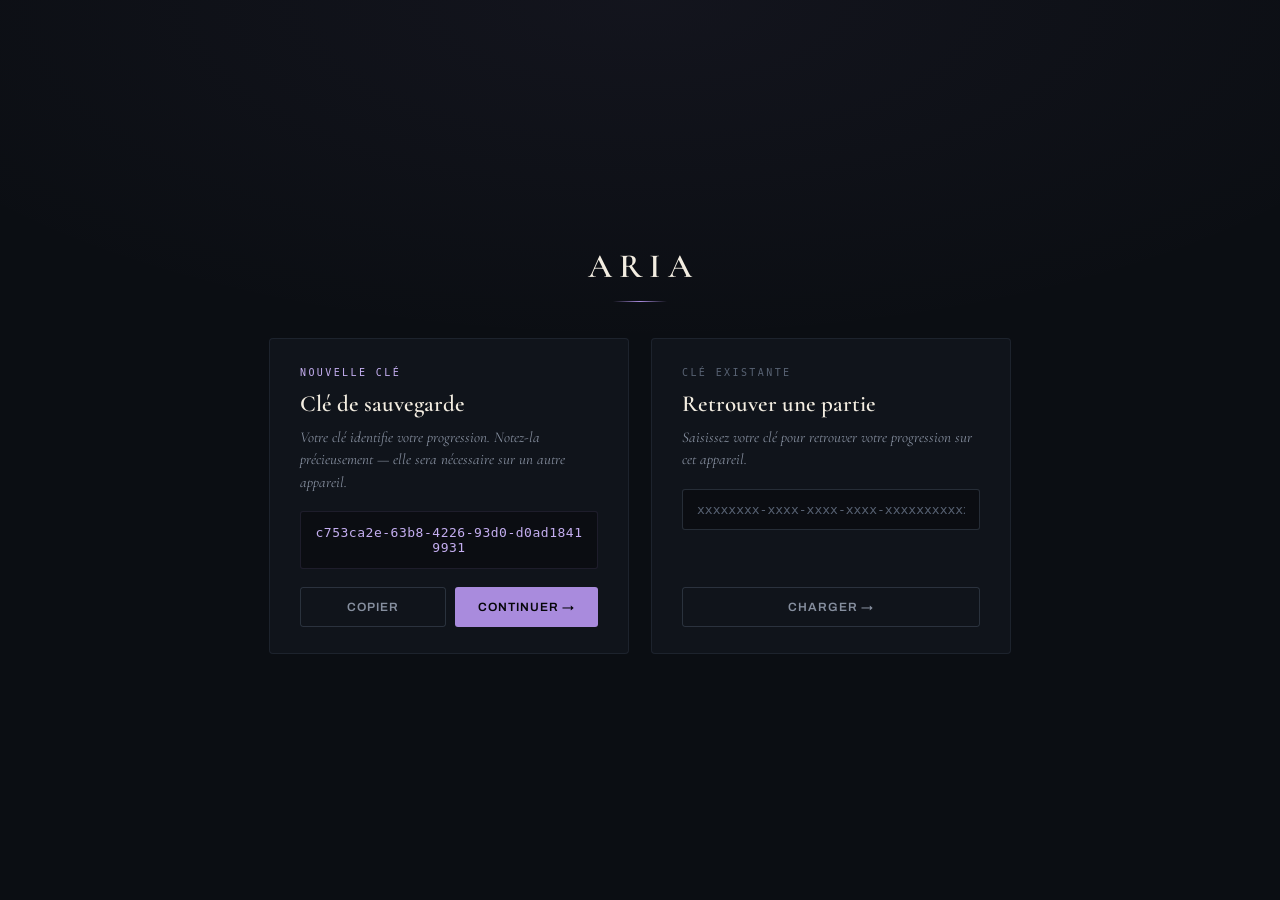
==== commit 9f7cdfb9: "refactor: extract css/aria-panel.css — the rules both panels had a copy of The player and GM stylesh" ====
--- a/views/aria-gm.html
+++ b/views/aria-gm.html
@@ -10,6 +10,7 @@
     <link rel="preconnect" href="https://fonts.gstatic.com" crossorigin>
     <link href="https://fonts.googleapis.com/css2?family=Cormorant+Garamond:ital,wght@0,500;0,600;0,700;1,500;1,600&family=Archivo:wght@400;500;600;700;800&display=swap" rel="stylesheet">
     <script src="https://cdn.ably.com/lib/ably.min-2.js"></script>
+    <link rel="stylesheet" href="../css/aria-panel.css">
     <link rel="stylesheet" href="../css/aria-gm.css">
 </head>
 <body>
@@ -92,8 +93,8 @@
             <span class="trt-icon">⌗</span> Lire la table<span class="trt-on">· on</span>
         </button>
         <!-- camera kill switch — the GM decides the room, this decides whether the GM
-             publishes into it. Shown only while a room is active (renderGMCameraToggle). -->
-        <button class="tb-cam-toggle" id="tb-cam-toggle" onclick="toggleGMCamera()" style="display:none;" title="Couper ma caméra">📹</button>
+             publishes into it. Shown only while a room is active (cam.renderToggle). -->
+        <button class="tb-cam-toggle" id="tb-cam-toggle" onclick="cam.toggle()" style="display:none;" title="Couper ma caméra">📹</button>
         <!-- music mini chip (design frame 12) — shows the now-playing track -->
         <div class="tb-music-chip" id="tb-music-chip" style="visibility:hidden;" title="Piste en cours">
             <span class="tb-music-note">♪</span>
@@ -535,11 +536,11 @@
     </div><!-- /#app-wrapper -->
 
     <!-- GM FILE VIEWER MODAL -->
-    <div class="modal-scrim" id="gm-file-viewer-scrim" onclick="closeGmFileViewer()"></div>
+    <div class="modal-scrim" id="gm-file-viewer-scrim" onclick="fileViewer.close()"></div>
     <div class="file-viewer-modal" id="gm-file-viewer-modal">
         <div class="fv-header">
             <div class="fv-title" id="gm-fv-title"></div>
-            <button class="fv-close-btn" onclick="closeGmFileViewer()">✕</button>
+            <button class="fv-close-btn" onclick="fileViewer.close()">✕</button>
         </div>
         <div class="fv-body" id="gm-fv-body"></div>
     </div>
--- a/css/aria-panel.css
+++ b/css/aria-panel.css
@@ -0,0 +1,514 @@
+/* ═══════════════════════════════════════════════
+   ARIA PANEL — shared between player and GM
+   ═══════════════════════════════════════════════
+   Loaded BEFORE aria-player.css / aria-gm.css on both panel pages, so anything
+   here can still be overridden by the panel that needs to differ.
+
+   These rules were byte-identical in the two panel stylesheets once notation
+   (`0.2s` vs `.2s`) and token aliases (`--fail` vs `--bad`, `--gm-accent` vs
+   `--gold`) were resolved — and they had started to drift: `.card-action-btn`
+   had grown a 1px padding difference, `.clear-btn` differed only in the order of
+   its declarations. One copy, so they cannot drift again.
+
+   The accent is NOT hard-coded here. Each panel defines the accent tokens in its
+   own :root (and again under body.light-mode), and this file only ever refers to
+   them, so the same rule renders ember on the player and violet on the GM:
+
+     --gold / --gold-light / --gold-dim   the accent, light accent, dim accent
+     --accent-soft                        the accent at ~12% alpha
+     --accent-rgb                         accent channels, for rgba(var(--accent-rgb), α)
+
+   Rules that genuinely differ between the panels were deliberately left in the
+   panel files — the deck/card-back gradient, .topbar, .panel-header, .tabs and
+   about 60 others. If you change something here, you are changing both panels.
+   ═══════════════════════════════════════════════ */
+
+*, *::before, *::after { box-sizing: border-box; margin: 0; padding: 0; }
+html, body { height: 100%; }
+body {
+    background:
+        radial-gradient(120% 50% at 50% -5%, var(--pageGlow), transparent 55%),
+        var(--ink);
+    font-family: 'Archivo', sans-serif;
+    font-size: 15px;
+    color: var(--text);
+    display: flex;
+    flex-direction: column;
+    min-height: 100vh;
+    -webkit-font-smoothing: antialiased;
+}
+body::after {
+    content: '';
+    position: fixed;
+    inset: 0;
+    z-index: 9999;
+    pointer-events: none;
+    opacity: .05;
+    mix-blend-mode: soft-light;
+    background-image: url("data:image/svg+xml,%3Csvg xmlns='http://www.w3.org/2000/svg' width='160' height='160'%3E%3Cfilter id='n'%3E%3CfeTurbulence type='fractalNoise' baseFrequency='0.85' numOctaves='2' stitchTiles='stitch'/%3E%3C/filter%3E%3Crect width='100%25' height='100%25' filter='url(%23n)'/%3E%3C/svg%3E");
+}
+::-webkit-scrollbar { width: 9px; height: 9px; }
+::-webkit-scrollbar-track { background: transparent; }
+::-webkit-scrollbar-thumb { background: #1c2230; border-radius: 5px; }
+::-webkit-scrollbar-thumb:hover { background: var(--faint); }
+.status-dot.connected { background: var(--ok); }
+.status-dot.error { background: var(--bad); }
+.icon-btn {
+    background: none;
+    border: 1px solid var(--line2);
+    color: var(--dim);
+    cursor: pointer;
+    width: 30px; height: 30px;
+    display: flex; align-items: center; justify-content: center;
+    border-radius: 3px;
+    font-size: 14px;
+    transition: border-color .15s, color .15s;
+}
+.icon-btn:hover { border-color: var(--gold); color: var(--gold-light); }
+.tab-btn:hover { color: var(--dim); }
+.tab-btn.active { color: var(--gold-light); border-bottom-color: var(--gold); }
+.tab-btn.open { color: var(--gold-light); }
+.content.split-mode {
+    display: grid;
+    grid-template-columns: minmax(0, 1fr) 9px minmax(0, 1fr);
+    grid-template-rows: auto auto minmax(0, 1fr);
+    overflow: hidden;
+}
+.content.split-mode > .tabs { grid-column: 1 / -1; grid-row: 1; }
+.content.split-mode > .tab-content.active { min-width: 0; overflow-y: auto; }
+.split-pane-hdr { display: none; }
+.content.split-mode > .split-pane-hdr {
+    display: flex;
+    align-items: center;
+    gap: 9px;
+    grid-row: 2;
+    height: 38px;
+    padding: 0 10px 0 12px;
+    background: var(--field2);
+    border-bottom: 1px solid var(--line);
+    cursor: grab;
+    user-select: none;
+}
+.sph-grip { color: var(--dim); font-size: 11px; letter-spacing: -2px; flex-shrink: 0; }
+.sph-label {
+    font-family: 'Archivo', sans-serif;
+    font-size: 11px;
+    font-weight: 600;
+    letter-spacing: .13em;
+    text-transform: uppercase;
+    color: var(--gold-light);
+    white-space: nowrap;
+    overflow: hidden;
+    text-overflow: ellipsis;
+}
+.sph-spacer { flex: 1; }
+.sph-focus {
+    font-family: ui-monospace, Menlo, monospace;
+    font-size: 8px;
+    letter-spacing: .18em;
+    text-transform: uppercase;
+    color: var(--gold);
+    border: 1px solid var(--accent-soft);
+    border-radius: 20px;
+    padding: 3px 8px;
+    visibility: hidden;
+    flex-shrink: 0;
+}
+.sph-focus.on { visibility: visible; }
+.sph-close {
+    width: 24px; height: 24px;
+    background: none;
+    border: 1px solid var(--line2);
+    border-radius: 3px;
+    color: var(--dim);
+    font-size: 13px;
+    line-height: 1;
+    cursor: pointer;
+    flex-shrink: 0;
+    transition: border-color .15s, color .15s;
+}
+.sph-close:hover { border-color: var(--gold); color: var(--gold-light); }
+.split-divider { display: none; }
+.content.split-mode > .split-divider:hover { background: var(--accent-soft); }
+.split-divider span { width: 3px; height: 3px; border-radius: 50%; background: var(--gold); }
+#drag-ghost {
+    display: none;
+    position: fixed;
+    z-index: 9500;
+    pointer-events: none;
+    align-items: center;
+    gap: 7px;
+    background: var(--raise);
+    border: 1px solid var(--gold);
+    border-radius: 3px;
+    padding: 8px 13px;
+    font-family: 'Archivo', sans-serif;
+    font-size: 12px;
+    font-weight: 600;
+    letter-spacing: .1em;
+    text-transform: uppercase;
+    color: var(--gold-light);
+    box-shadow: 0 14px 34px -12px rgba(0,0,0,.8);
+    white-space: nowrap;
+}
+#drag-ghost .dg-icon { color: var(--gold); font-size: 12px; }
+#dock-overlay {
+    display: none;
+    position: fixed;
+    z-index: 9000;
+    pointer-events: none;
+    flex-direction: column;
+    align-items: center;
+    justify-content: center;
+    gap: 9px;
+    background: rgba(5,6,9,.72);
+    outline: 1.5px dashed var(--gold);
+    outline-offset: -6px;
+}
+#dock-overlay .dock-plus {
+    width: 30px; height: 30px;
+    border: 1.5px solid var(--gold);
+    border-radius: 4px;
+    display: flex; align-items: center; justify-content: center;
+    color: var(--gold-light);
+    font-size: 16px;
+}
+#dock-overlay .dock-label {
+    font-family: 'Archivo', sans-serif;
+    font-size: 12px;
+    font-weight: 600;
+    letter-spacing: .1em;
+    text-transform: uppercase;
+    color: var(--gold-light);
+}
+#dock-overlay .dock-hint {
+    font-family: ui-monospace, Menlo, monospace;
+    font-size: 9px;
+    letter-spacing: .16em;
+    text-transform: uppercase;
+    color: var(--gold);
+    opacity: .8;
+}
+body.dock-dragging { user-select: none; cursor: grabbing; }
+body.dock-dragging .tab-btn, body.dock-dragging .split-pane-hdr { cursor: grabbing; }
+.section-rule {
+    flex: 1;
+    height: 1px;
+    background: linear-gradient(90deg, var(--line2), transparent);
+}
+.die-btn:hover { border-color: var(--gold); color: var(--gold-light); }
+.clear-btn:hover { border-color: var(--gold); color: var(--text); }
+.rf-pill:hover { border-color: var(--gold); color: var(--text); }
+.rf-pill.active { border-color: var(--gold); background: var(--gold); color: var(--ink); }
+.rh-day-header-first { border-top: none; margin-top: 0; padding-top: 2px; }
+.del-btn:hover { color: var(--bad); }
+.notes-wrap {
+    display: flex;
+    height: 100%;
+    min-height: 420px;
+    gap: 0;
+}
+.notes-sidebar {
+    width: 172px;
+    flex-shrink: 0;
+    display: flex;
+    flex-direction: column;
+    border-right: 1px solid var(--line);
+}
+.notes-sidebar-header {
+    display: flex;
+    align-items: center;
+    justify-content: space-between;
+    padding: 8px 10px;
+    border-bottom: 1px solid var(--line);
+    flex-shrink: 0;
+}
+.notes-sidebar-title {
+    font-family: 'Cormorant Garamond', serif;
+    font-size: 19px;
+    font-weight: 600;
+    letter-spacing: 0.01em;
+    color: var(--warm);
+    text-transform: none;
+}
+.notes-add-btn:hover { background: rgba(var(--accent-rgb), 0.12); border-color: var(--gold-dim); }
+.notes-list { flex: 1; overflow-y: auto; padding: 4px 0; }
+.notes-item-name {
+    flex: 1;
+    font-family: 'Archivo', sans-serif;
+    font-size: 14px;
+    color: var(--dim);
+    white-space: nowrap;
+    overflow: hidden;
+    text-overflow: ellipsis;
+    cursor: pointer;
+}
+.notes-item-delete {
+    background: none;
+    border: none;
+    color: var(--dim);
+    font-size: 9px;
+    cursor: pointer;
+    opacity: 0;
+    padding: 2px 3px;
+    flex-shrink: 0;
+    transition: opacity 0.1s, color 0.1s;
+}
+.notes-item:hover .notes-item-delete { opacity: 0.6; }
+.notes-item-delete:hover { opacity: 1 !important; color: var(--bad); }
+.notes-editor {
+    flex: 1;
+    display: flex;
+    flex-direction: column;
+    padding: 0 0 0 14px;
+    min-width: 0;
+}
+.notes-name-input {
+    width: 100%;
+    background: none;
+    border: none;
+    border-bottom: 1px solid var(--line);
+    color: var(--warm);
+    font-family: 'Cormorant Garamond', serif;
+    font-size: 22px;
+    font-weight: 600;
+    letter-spacing: 0.01em;
+    padding: 8px 4px;
+    margin-bottom: 14px;
+    outline: none;
+    transition: border-color 0.15s;
+}
+.notes-name-input::placeholder { color: var(--dim); opacity: 0.35; font-style: italic; font-family: 'Cormorant Garamond', serif; letter-spacing: 0; }
+.notes-name-input:focus { border-bottom-color: var(--gold); }
+.notes-name-input:disabled, .notes-area:disabled { opacity: 0.3; cursor: default; }
+.notes-area {
+    flex: 1;
+    width: 100%;
+    min-height: 360px;
+    background: var(--panel);
+    color: var(--text);
+    border: 1px solid var(--line);
+    border-radius: var(--radius);
+    padding: 14px 16px;
+    font-family: 'Cormorant Garamond', serif;
+    font-size: 15px;
+    line-height: 1.65;
+    resize: vertical;
+    outline: none;
+    transition: border-color 0.15s;
+}
+.notes-area::placeholder { color: var(--dim); opacity: 0.45; font-style: italic; }
+.notes-area:focus { border-color: var(--gold); }
+.card-tab-layout {
+    display: flex;
+    gap: 20px;
+    flex-wrap: wrap;
+}
+.card-deck-col {
+    display: flex;
+    flex-direction: column;
+    align-items: center;
+    gap: 10px;
+    width: 160px;
+    flex-shrink: 0;
+}
+.deck-wrap {
+    width: var(--deck-w);
+    height: var(--deck-h);
+    position: relative;
+    cursor: pointer;
+    border-radius: 8px;
+}
+.deck-wrap.empty { opacity: 0.4; cursor: default; }
+.deck-count { font-family: ui-monospace, Menlo, monospace; font-size: 11px; letter-spacing: .14em; color: var(--dim); }
+.card-action-btn.visible { visibility: visible; }
+.card-status { font-family: ui-monospace, Menlo, monospace; font-size: 10px; letter-spacing: .14em; text-transform: uppercase; color: var(--faint); min-height: 18px; text-align: center; }
+.flip-wrap {
+    width: var(--card-w);
+    height: var(--card-h);
+    perspective: 900px;
+    visibility: hidden;
+}
+.flip-wrap:not(.hidden) { visibility: visible; }
+.flip-inner {
+    width: 100%;
+    height: 100%;
+    transform-style: preserve-3d;
+    transition: transform 0.55s cubic-bezier(0.4,0,0.2,1);
+    will-change: transform;
+}
+.flip-wrap.flipped .flip-inner { transform: rotateY(180deg); }
+.flip-face {
+    position: absolute;
+    width: 100%;
+    height: 100%;
+    backface-visibility: hidden;
+    border-radius: 10px;
+    display: flex;
+    flex-direction: column;
+    justify-content: space-between;
+    padding: 10px;
+    box-shadow: 0 8px 32px rgba(0,0,0,0.7);
+    transform: rotateY(180deg);
+}
+.flip-face.c-black { background: var(--card-cream); color: var(--card-black); border: 2px solid #888; }
+.flip-face.c-red { background: var(--card-cream); color: var(--card-red);   border: 2px solid var(--card-red); }
+.flip-face.c-purple { background: var(--card-cream); color: var(--card-purple); border: 2px solid var(--card-purple); }
+.card-corner { display: flex; flex-direction: column; align-items: center; line-height: 1.1; }
+.rank { font-family: 'Cormorant Garamond', serif; font-size: 18px; font-weight: 700; }
+.suit-small { font-size: 13px; }
+.br { transform: rotate(180deg); }
+.card-center { font-size: 58px; text-align: center; line-height: 1; align-self: center; }
+.shuffle-overlay { position: fixed; inset: 0; pointer-events: none; z-index: 800; }
+.shuffle-ghost .deck-pattern { width: 88%; height: 88%; }
+.tracker-suits { display: flex; flex-direction: column; gap: 5px; }
+.suit-row-t { display: flex; align-items: center; gap: 8px; }
+.suit-sym { font-size: 18px; width: 24px; text-align: center; flex-shrink: 0; }
+.c-black { color: var(--card-black); }
+.c-red { color: var(--card-red); }
+.c-purple { color: var(--card-purple); }
+.rank-pills { display: flex; gap: 4px; flex-wrap: wrap; }
+.is-joker { border-color: rgba(var(--accent-rgb), 0.4); color: var(--card-purple); }
+.file-viewer-modal.show { opacity: 1; pointer-events: auto; transform: translateX(-50%) translateY(0); }
+.fv-body { flex: 1; overflow: auto; min-height: 0; display: flex; align-items: stretch; }
+.fv-iframe { width: 100%; height: 100%; border: none; display: block; }
+.fv-image { max-width: 100%; max-height: 100%; object-fit: contain; margin: auto; display: block; padding: 12px; transform-origin: 0 0; will-change: transform; cursor: zoom-in; }
+.fv-image.panning { cursor: grabbing; }
+.fv-text { width: 100%; padding: 16px; font-family: monospace; font-size: 13px; color: var(--text); white-space: pre-wrap; word-break: break-word; background: transparent; overflow: auto; }
+.fv-unsupported { margin: auto; text-align: center; padding: 32px; }
+.fv-unsupported-icon { font-family: ui-monospace, Menlo, monospace; font-size: 22px; font-weight: 600; letter-spacing: .12em; color: var(--gold); margin-bottom: 12px; }
+.fv-unsupported-name { font-family: 'Cormorant Garamond', serif; font-size: 16px; color: var(--text); margin-bottom: 16px; }
+.modal-scrim.show { display: block; }
+.config-modal.show { display: block; }
+.config-modal h2 { font-family: 'Cormorant Garamond', serif; font-size: 19px; font-weight: 600; letter-spacing: 0.01em; color: var(--warm); margin-bottom: 16px; text-transform: none; }
+.config-label {
+    font-family: ui-monospace, Menlo, monospace;
+    font-size: 9.5px;
+    letter-spacing: 0.16em;
+    color: var(--faint);
+    text-transform: uppercase;
+    display: block;
+    margin-bottom: 4px;
+    margin-top: 12px;
+}
+.config-input {
+    background: var(--field);
+    border: 1px solid var(--line2);
+    color: var(--text);
+    font-family: 'Archivo', sans-serif;
+    font-size: 14px;
+    padding: 9px 10px;
+    border-radius: 3px;
+    width: 100%;
+}
+.config-input:focus { outline: none; border-color: var(--gold); }
+.config-theme-row { display: flex; align-items: center; justify-content: space-between; margin: 14px 0 6px; }
+.theme-toggle { position: relative; display: inline-block; width: 42px; height: 24px; cursor: pointer; flex-shrink: 0; }
+.theme-toggle input { opacity: 0; width: 0; height: 0; position: absolute; }
+.theme-toggle-slider { position: absolute; inset: 0; background: var(--bg3); border: 1px solid var(--line); border-radius: 24px; transition: background 0.2s, border-color 0.2s; }
+.theme-toggle-slider::before { content: ''; position: absolute; width: 16px; height: 16px; left: 3px; top: 3px; background: var(--dim); border-radius: 50%; transition: transform 0.2s, background 0.2s; }
+.theme-toggle input:checked + .theme-toggle-slider::before { transform: translateX(18px); background: var(--gold); }
+.config-save-btn {
+    margin-top: 16px;
+    font-family: 'Archivo', sans-serif;
+    font-size: 12px;
+    font-weight: 600;
+    letter-spacing: 0.1em;
+    background: var(--accent-soft);
+    border: 1px solid var(--line2);
+    color: var(--gold-light);
+    padding: 11px 20px;
+    cursor: pointer;
+    border-radius: 3px;
+    transition: border-color 0.2s, color 0.2s;
+    text-transform: uppercase;
+}
+.config-save-btn:hover { border-color: var(--gold); color: var(--gold); }
+.sel-container { display: flex; flex-direction: column; align-items: center; gap: 30px; max-width: 840px; width: 100%; padding: 30px 0; }
+.sel-home-btn {
+    position: absolute; top: 22px; left: 22px;
+    width: 34px; height: 34px; display: flex; align-items: center; justify-content: center;
+    border: 1px solid var(--line2); border-radius: 3px;
+    color: var(--dim); font-size: 16px; line-height: 0; text-decoration: none;
+    transition: border-color .18s, color .18s;
+}
+.sel-home-btn:hover { border-color: var(--gold); color: var(--gold-light); }
+.sel-brand { font-family: 'Cormorant Garamond', serif; font-size: 30px; font-weight: 600; color: var(--warm); letter-spacing: .2em; text-indent: .2em; }
+.sel-subtitle { font-family: 'Cormorant Garamond', serif; font-style: italic; font-size: 17px; color: var(--gold-light); letter-spacing: 0; text-transform: none; margin-top: -18px; }
+.sel-grid { display: flex; flex-wrap: wrap; gap: 18px; justify-content: center; min-height: 60px; }
+.sel-empty { width: 100%; font-family: 'Cormorant Garamond', serif; font-size: 16px; font-style: italic; color: var(--dim); opacity: 0.7; text-align: center; padding: 24px 0; }
+.sel-card {
+    position: relative;
+    width: 240px;
+    background: var(--panel);
+    border: 1px solid var(--line);
+    border-radius: 4px;
+    padding: 22px 22px 20px;
+    cursor: pointer;
+    display: flex; flex-direction: column; gap: 13px;
+    text-align: left;
+    transition: border-color 0.2s, transform 0.2s;
+    user-select: none;
+}
+.sel-card:hover { border-color: rgba(var(--accent-rgb), .42); transform: translateY(-3px); }
+.sel-card-head { display: flex; align-items: center; justify-content: space-between; }
+.sel-card-diamond { width: 14px; height: 14px; border: 1.5px solid var(--gold); transform: rotate(45deg); flex-shrink: 0; }
+.sel-card-name { font-family: 'Cormorant Garamond', serif; font-size: 22px; font-weight: 600; color: var(--warm); line-height: 1.1; word-break: break-word; }
+.sel-card-delete { position: absolute; top: 11px; right: 12px; background: none; border: none; color: var(--faint); cursor: pointer; font-size: 14px; opacity: 0; line-height: 1; padding: 2px 4px; transition: opacity 0.2s, color 0.2s; }
+.sel-card:hover .sel-card-delete { opacity: 0.5; }
+.sel-card-delete:hover { opacity: 1; color: var(--bad); }
+.sel-add-btn {
+    background: transparent; border: 1px dashed var(--line2); border-radius: 4px; color: var(--faint);
+    font-family: 'Archivo', sans-serif; font-size: 12px; font-weight: 500; letter-spacing: 0.14em; text-transform: uppercase;
+    padding: 12px 30px; cursor: pointer; transition: border-color 0.2s, color 0.2s;
+}
+.sel-add-btn:hover { border-color: var(--gold); color: var(--gold-light); }
+.sel-new-form { flex-direction: column; align-items: stretch; gap: 11px; background: var(--panel); border: 1px solid var(--line); border-radius: 4px; padding: 22px 24px; width: 100%; max-width: 380px; }
+.sel-new-input { background: var(--field); border: 1px solid var(--line2); border-radius: 3px; color: var(--text); font-family: 'Archivo', sans-serif; font-size: 14px; padding: 10px 12px; width: 100%; outline: none; transition: border-color 0.2s; }
+.sel-new-input::placeholder { color: var(--faint); }
+.sel-new-input:focus { border-color: var(--gold); }
+.sel-new-btns { display: flex; gap: 9px; justify-content: flex-end; }
+.sel-confirm-btn { background: var(--gold); border: none; border-radius: 3px; color: var(--ink); font-family: 'Archivo', sans-serif; font-size: 12px; font-weight: 700; letter-spacing: 0.1em; text-transform: uppercase; padding: 10px 22px; cursor: pointer; transition: filter 0.2s; }
+.sel-cancel-btn { background: transparent; border: 1px solid var(--line2); border-radius: 3px; color: var(--dim); font-family: 'Archivo', sans-serif; font-size: 12px; font-weight: 600; letter-spacing: 0.1em; text-transform: uppercase; padding: 10px 22px; cursor: pointer; transition: border-color 0.2s, color 0.2s; }
+.sel-cancel-btn:hover { border-color: var(--text); color: var(--text); }
+.sel-save-row { display: flex; align-items: center; gap: 13px; padding: 11px 18px; border: 1px solid var(--line); border-radius: 4px; background: var(--panel); width: 100%; max-width: 440px; }
+.sel-save-icon { font-family: ui-monospace, Menlo, monospace; font-size: 9.5px; letter-spacing: 0.2em; text-transform: uppercase; color: var(--faint); flex-shrink: 0; }
+.sel-save-label { flex: 1; font-family: ui-monospace, Menlo, monospace; font-size: 12px; color: var(--dim); white-space: nowrap; overflow: hidden; text-overflow: ellipsis; }
+.sel-save-label.connected { color: var(--ok); }
+.sel-save-btn { font-family: 'Archivo', sans-serif; font-size: 11px; font-weight: 600; letter-spacing: 0.08em; text-transform: uppercase; background: none; border: none; color: var(--dim); padding: 5px 4px; cursor: pointer; flex-shrink: 0; transition: color 0.15s; }
+.sel-save-btn:hover { color: var(--gold-light); }
+.gateway-shell { display: flex; flex-direction: column; align-items: center; gap: 22px; width: 100%; max-width: 800px; }
+.gateway-brand { font-family: 'Cormorant Garamond', serif; font-size: 34px; font-weight: 600; color: var(--warm); letter-spacing: .2em; text-indent: .2em; }
+.gateway-brand-rule { width: 54px; height: 1px; background: linear-gradient(90deg, transparent, var(--gold), transparent); margin-top: -8px; margin-bottom: 14px; }
+.gateway-cols { display: flex; gap: 22px; align-items: stretch; flex-wrap: wrap; justify-content: center; width: 100%; }
+.gateway-card { display: flex; flex-direction: column; align-items: stretch; gap: 0; width: 360px; max-width: 100%; padding: 28px 30px 26px; border: 1px solid var(--line); border-radius: 4px; background: var(--panel); }
+.gateway-eyebrow { font-family: ui-monospace, Menlo, monospace; font-size: 10px; letter-spacing: .24em; text-transform: uppercase; color: var(--faint); margin-bottom: 12px; }
+.gateway-card-title { font-family: 'Cormorant Garamond', serif; font-size: 23px; font-weight: 600; color: var(--warm); margin-bottom: 8px; }
+.gateway-desc { font-family: 'Cormorant Garamond', serif; font-style: italic; font-size: 15px; color: var(--dim); text-align: left; line-height: 1.5; margin: 0 0 18px; }
+.gateway-key-box { font-family: ui-monospace, Menlo, monospace; font-size: 13px; color: var(--gold-light); background: var(--field); border: 1px solid var(--accent-soft); border-radius: 3px; padding: 13px 14px; text-align: center; letter-spacing: 0.04em; word-break: break-all; width: 100%; box-sizing: border-box; margin-bottom: 18px; }
+.gateway-btn-row { display: flex; gap: 9px; width: 100%; margin-top: auto; }
+.gateway-btn { flex: 1; text-align: center; font-family: 'Archivo', sans-serif; font-size: 12px; font-weight: 600; letter-spacing: 0.08em; text-transform: uppercase; background: var(--gold); border: none; color: var(--ink); padding: 12px 18px; border-radius: 3px; cursor: pointer; transition: filter 0.2s; }
+.gateway-btn-secondary { flex: 1; text-align: center; font-family: 'Archivo', sans-serif; font-size: 12px; font-weight: 600; letter-spacing: 0.08em; text-transform: uppercase; background: transparent; border: 1px solid var(--line2); color: var(--dim); padding: 12px 18px; border-radius: 3px; cursor: pointer; transition: border-color 0.2s, color 0.2s; white-space: nowrap; }
+.gateway-btn-secondary:hover { border-color: var(--gold); color: var(--gold-light); }
+.gateway-btn-full { width: 100%; flex: none; margin-top: auto; }
+.gateway-key-input { width: 100%; box-sizing: border-box; background: var(--field); border: 1px solid var(--line2); border-radius: 3px; color: var(--text); font-family: ui-monospace, Menlo, monospace; font-size: 13px; padding: 12px 14px; outline: none; transition: border-color 0.15s; margin-bottom: 18px; }
+.gateway-key-input::placeholder { color: var(--faint); }
+.gateway-key-input:focus { border-color: var(--gold); }
+.gateway-cancel { background: none; border: none; color: var(--dim); font-family: 'Archivo', sans-serif; font-size: 12px; letter-spacing: 0.06em; cursor: pointer; padding: 4px; transition: color 0.15s; }
+.gateway-cancel:hover { color: var(--gold-light); }
+#app-wrapper { flex: 1; flex-direction: column; min-height: 0; }
+.sel-type-row { display: flex; gap: 18px; font-family: 'Archivo', sans-serif; font-size: 13px; color: var(--dim); }
+.sel-type-label { cursor: pointer; display: flex; align-items: center; gap: 6px; }
+.sel-type-label input { accent-color: var(--gold); }
+.sel-card-type {
+    display: inline-block;
+    font-family: ui-monospace, Menlo, monospace;
+    font-size: 8.5px;
+    letter-spacing: .16em;
+    text-transform: uppercase;
+    color: var(--faint);
+    border: 1px solid var(--line2);
+    border-radius: 2px;
+    padding: 3px 7px;
+}
+.sel-card-type.contemporary { color: var(--dim); border-color: var(--line2); }
--- a/css/aria-gm.css
+++ b/css/aria-gm.css
@@ -13,6 +13,10 @@
     --track:rgba(255,255,255,.06); --track2:rgba(255,255,255,.10);
     --chromeV1:#0f0c16; --chromeV2:#0a080d; --railV:#0a0810; --rail:#0a0810;
     --frameShadow:rgba(0,0,0,.9); --pageGlow:rgba(169,139,221,.045); --hp1:#2f7d54;
+    /* Accent handles used by css/aria-panel.css. That file never names ember or
+       violet — it goes through these, so one rule renders in both panels. */
+    --accent-soft: var(--violetsoft);
+    --accent-rgb: 169,139,221;
     /* ── Legacy aliases → new palette (var()-based, follow the theme) ── */
     --gm-accent: var(--violet);
     --gm-accent-light: var(--violet2);
@@ -40,44 +44,7 @@
     --card-h:  224px;
     --deck-w:  128px;
     --deck-h:  179px;
-}
-
-/* ── BASE RESET ── */
-*, *::before, *::after { box-sizing: border-box; margin: 0; padding: 0; }
-html, body { height: 100%; }
-
-body {
-    background:
-        radial-gradient(120% 50% at 50% -5%, var(--pageGlow), transparent 55%),
-        var(--ink);
-    font-family: 'Archivo', sans-serif;
-    font-size: 15px;
-    color: var(--text);
-    display: flex;
-    flex-direction: column;
-    min-height: 100vh;
-    -webkit-font-smoothing: antialiased;
-}
-
-/* ── Film-grain material overlay — subtle, over everything; clicks pass through ── */
-body::after {
-    content: '';
-    position: fixed;
-    inset: 0;
-    z-index: 9999;
-    pointer-events: none;
-    opacity: .05;
-    mix-blend-mode: soft-light;
-    background-image: url("data:image/svg+xml,%3Csvg xmlns='http://www.w3.org/2000/svg' width='160' height='160'%3E%3Cfilter id='n'%3E%3CfeTurbulence type='fractalNoise' baseFrequency='0.85' numOctaves='2' stitchTiles='stitch'/%3E%3C/filter%3E%3Crect width='100%25' height='100%25' filter='url(%23n)'/%3E%3C/svg%3E");
-}
-
-/* ── SCROLLBAR ── */
-::-webkit-scrollbar { width: 9px; height: 9px; }
-::-webkit-scrollbar-track { background: transparent; }
-::-webkit-scrollbar-thumb { background: #1c2230; border-radius: 5px; }
-::-webkit-scrollbar-thumb:hover { background: var(--faint); }
-
-/* ════════════════════════════════════════════
+}/* ════════════════════════════════════════════
    COMBAT-FEEDBACK FX — event-driven motion on player/monster cards.
    HP numbers update synchronously elsewhere; these layers are cosmetic.
    State classes (.hp-critical / .is-dead) are folded into the card
@@ -279,22 +246,7 @@
     transition: border-color .2s, color .2s;
 }
 .campaign-name-input:hover { border-bottom-color: var(--line2); }
-.campaign-name-input:focus { border-bottom-color: var(--violet); color: var(--text); cursor: text; }
-
-.icon-btn {
-    background: none;
-    border: 1px solid var(--line2);
-    color: var(--dim);
-    cursor: pointer;
-    width: 30px; height: 30px;
-    display: flex; align-items: center; justify-content: center;
-    border-radius: 3px;
-    font-size: 14px;
-    transition: border-color .15s, color .15s;
-}
-.icon-btn:hover { border-color: var(--violet); color: var(--violet2); }
-
-.status-row {
+.campaign-name-input:focus { border-bottom-color: var(--violet); color: var(--text); cursor: text; }.status-row {
     display: flex;
     align-items: center;
     gap: 6px;
@@ -302,17 +254,11 @@
     font-size: 11px;
     color: var(--dim);
 }
-.status-dot { width: 8px; height: 8px; border-radius: 50%; background: var(--faint); }
-.status-dot.connected { background: var(--ok); }
-.status-dot.error { background: var(--bad); }
-
-/* ════════════════════════════════════════════
+.status-dot { width: 8px; height: 8px; border-radius: 50%; background: var(--faint); }/* ════════════════════════════════════════════
    MAIN LAYOUT
    ════════════════════════════════════════════ */
 .main { display: flex; flex: 1; overflow: hidden; }
 .content { flex: 1; display: flex; flex-direction: column; overflow: hidden; }
-#app-wrapper { flex: 1; flex-direction: column; min-height: 0; }
-
 /* ════════════════════════════════════════════
    TABS
    ════════════════════════════════════════════ */
@@ -340,99 +286,18 @@
     transition: color .15s, border-color .15s;
     white-space: nowrap;
     margin-bottom: -1px;
-}
-.tab-btn:hover { color: var(--dim); }
-.tab-btn.active { color: var(--violet2); border-bottom-color: var(--violet); }
-/* Tab open in a non-focused split pane */
-.tab-btn.open { color: var(--violet2); }
-
-.tab-content { display: none; }
+}.tab-content { display: none; }
 .tab-content.active {
     display: block;
     flex: 1;
     min-height: 0;
     overflow-y: auto;
     padding: 20px;
-}
-
-/* ════════════════════════════════════════════
-   SPLIT VIEW — DRAG-TO-DOCK (design frames 22-24, violet accent)
-   Grid: tabs strip / pane headers / panes, with draggable 9px divider columns.
-   The column template and each pane's grid-column are set inline by
-   updateSplitChrome() / renderTabLayout() (persisted).
-   ════════════════════════════════════════════ */
-.content.split-mode {
-    display: grid;
-    grid-template-columns: minmax(0, 1fr) 9px minmax(0, 1fr);
-    grid-template-rows: auto auto minmax(0, 1fr);
-    overflow: hidden;
-}
-.content.split-mode > .tabs { grid-column: 1 / -1; grid-row: 1; }
-.content.split-mode > .tab-content.active { min-width: 0; overflow-y: auto; }
-
-/* Rail layouts don't fit half-width panes — stack them in split mode */
+}/* Rail layouts don't fit half-width panes — stack them in split mode */
 .content.split-mode .gm-two-col,
 .content.split-mode .gm-jets-layout { grid-template-columns: 1fr; }
 .content.split-mode .gm-col-rail,
-.content.split-mode .gm-jets-console { border-right: none; border-bottom: 1px solid var(--line2); }
-
-/* Pane headers — grip · label · focus chip · close (frame 24) */
-.split-pane-hdr { display: none; }
-.content.split-mode > .split-pane-hdr {
-    display: flex;
-    align-items: center;
-    gap: 9px;
-    grid-row: 2;
-    height: 38px;
-    padding: 0 10px 0 12px;
-    background: var(--field2);
-    border-bottom: 1px solid var(--line);
-    cursor: grab;
-    user-select: none;
-}
-.sph-grip { color: var(--dim); font-size: 11px; letter-spacing: -2px; flex-shrink: 0; }
-.sph-label {
-    font-family: 'Archivo', sans-serif;
-    font-size: 11px;
-    font-weight: 600;
-    letter-spacing: .13em;
-    text-transform: uppercase;
-    color: var(--violet2);
-    white-space: nowrap;
-    overflow: hidden;
-    text-overflow: ellipsis;
-}
-.sph-spacer { flex: 1; }
-.sph-focus {
-    font-family: ui-monospace, Menlo, monospace;
-    font-size: 8px;
-    letter-spacing: .18em;
-    text-transform: uppercase;
-    color: var(--violet);
-    border: 1px solid var(--violetsoft);
-    border-radius: 20px;
-    padding: 3px 8px;
-    visibility: hidden;
-    flex-shrink: 0;
-}
-.sph-focus.on { visibility: visible; }
-.sph-close {
-    width: 24px; height: 24px;
-    background: none;
-    border: 1px solid var(--line2);
-    border-radius: 3px;
-    color: var(--dim);
-    font-size: 13px;
-    line-height: 1;
-    cursor: pointer;
-    flex-shrink: 0;
-    transition: border-color .15s, color .15s;
-}
-.sph-close:hover { border-color: var(--violet); color: var(--violet2); }
-
-/* Draggable dividers — violet dots seam (frames 22/23) */
-.split-divider { display: none; }
-.content.split-mode > .split-divider {
+.content.split-mode .gm-jets-console { border-right: none; border-bottom: 1px solid var(--line2); }.content.split-mode > .split-divider {
     display: flex;
     grid-row: 2 / 4;
     flex-direction: column;
@@ -444,76 +309,7 @@
     border-left: 1px solid var(--line2);
     border-right: 1px solid var(--line2);
     transition: background .15s;
-}
-.content.split-mode > .split-divider:hover { background: var(--violetsoft); }
-.split-divider span { width: 3px; height: 3px; border-radius: 50%; background: var(--violet); }
-
-/* Drag ghost — panel chip following the cursor (frame 24) */
-#drag-ghost {
-    display: none;
-    position: fixed;
-    z-index: 9500;
-    pointer-events: none;
-    align-items: center;
-    gap: 7px;
-    background: var(--raise);
-    border: 1px solid var(--violet);
-    border-radius: 3px;
-    padding: 8px 13px;
-    font-family: 'Archivo', sans-serif;
-    font-size: 12px;
-    font-weight: 600;
-    letter-spacing: .1em;
-    text-transform: uppercase;
-    color: var(--violet2);
-    box-shadow: 0 14px 34px -12px rgba(0,0,0,.8);
-    white-space: nowrap;
-}
-#drag-ghost .dg-icon { color: var(--violet); font-size: 12px; }
-
-/* Drop overlay — the targeted half darkens (frame 24) */
-#dock-overlay {
-    display: none;
-    position: fixed;
-    z-index: 9000;
-    pointer-events: none;
-    flex-direction: column;
-    align-items: center;
-    justify-content: center;
-    gap: 9px;
-    background: rgba(5,6,9,.72);
-    outline: 1.5px dashed var(--violet);
-    outline-offset: -6px;
-}
-#dock-overlay .dock-plus {
-    width: 30px; height: 30px;
-    border: 1.5px solid var(--violet);
-    border-radius: 4px;
-    display: flex; align-items: center; justify-content: center;
-    color: var(--violet2);
-    font-size: 16px;
-}
-#dock-overlay .dock-label {
-    font-family: 'Archivo', sans-serif;
-    font-size: 12px;
-    font-weight: 600;
-    letter-spacing: .1em;
-    text-transform: uppercase;
-    color: var(--violet2);
-}
-#dock-overlay .dock-hint {
-    font-family: ui-monospace, Menlo, monospace;
-    font-size: 9px;
-    letter-spacing: .16em;
-    text-transform: uppercase;
-    color: var(--violet);
-    opacity: .8;
-}
-
-body.dock-dragging { user-select: none; cursor: grabbing; }
-body.dock-dragging .tab-btn, body.dock-dragging .split-pane-hdr { cursor: grabbing; }
-
-/* Under 900 px the panes merge back into the single tab bar (frame 23) */
+}/* Under 900 px the panes merge back into the single tab bar (frame 23) */
 @media (max-width: 900px) {
     .content.split-mode { display: flex; flex-direction: column; }
     .content.split-mode > .split-pane-hdr,
@@ -600,12 +396,6 @@
     white-space: nowrap;
 }
 .section-icon { display: none; }
-.section-rule {
-    flex: 1;
-    height: 1px;
-    background: linear-gradient(90deg, var(--line2), transparent);
-}
-
 .panel {
     background: var(--bg3);
     border: 1px solid var(--border);
@@ -676,8 +466,6 @@
     border-radius: 3px;
     transition: border-color .15s, color .15s;
 }
-.clear-btn:hover { border-color: var(--violet); color: var(--text); }
-
 .del-btn {
     background: none;
     border: none;
@@ -688,8 +476,6 @@
     border-radius: 3px;
     transition: color .15s;
 }
-.del-btn:hover { color: var(--bad); }
-
 .add-atk-btn {
     font-family: 'Archivo', sans-serif;
     font-size: 11px;
@@ -761,10 +547,7 @@
     color: var(--dim);
     cursor: pointer;
     transition: border-color .15s, color .15s, background .15s;
-}
-.rf-pill:hover { border-color: var(--violet); color: var(--text); }
-.rf-pill.active { background: var(--violet); border-color: var(--violet); color: var(--ink); }
-.rf-pill.rf-player:hover { border-color: var(--violet); }
+}.rf-pill.rf-player:hover { border-color: var(--violet); }
 .rf-pill.rf-player.active { background: var(--violetsoft); border-color: var(--violet); color: var(--violet2); }
 
 /* ════════════════════════════════════════════
@@ -1288,8 +1071,6 @@
     border-top: 1px solid var(--border);
     margin-top: 2px;
 }
-.rh-day-header-first { border-top: none; margin-top: 0; padding-top: 2px; }
-
 .roll-entry {
     padding: 12px 16px;
     background: var(--panel);
@@ -1494,21 +1275,12 @@
     color: var(--text);
     cursor: pointer;
     transition: border-color .18s, color .18s;
-}
-.die-btn:hover { color: var(--violet2); border-color: var(--violet); }
-.gm-die-result { font-family: 'Archivo', sans-serif; font-variant-numeric: tabular-nums; font-size: 20px; font-weight: 700; color: var(--violet2); min-height: 28px; margin-bottom: 4px; }
+}.gm-die-result { font-family: 'Archivo', sans-serif; font-variant-numeric: tabular-nums; font-size: 20px; font-weight: 700; color: var(--violet2); min-height: 28px; margin-bottom: 4px; }
 
 /* ════════════════════════════════════════════
    CARTES TAB — CARD GAME CSS
    ════════════════════════════════════════════ */
-.gm-own-deck-section { padding-bottom: 20px; margin-bottom: 20px; border-bottom: 1px solid var(--border); }
-.card-tab-layout { display: flex; gap: 20px; flex-wrap: wrap; }
-.card-deck-col { display: flex; flex-direction: column; align-items: center; gap: 10px; width: 160px; flex-shrink: 0; }
-.deck-wrap { width: var(--deck-w); height: var(--deck-h); position: relative; cursor: pointer; border-radius: 8px; }
-.deck-wrap.empty { opacity: .4; cursor: default; }
-.deck-back { width: 100%; height: 100%; border-radius: 8px; border: 2px solid var(--gm-accent-dim); background: linear-gradient(145deg,#120820,#0a0610); display: flex; align-items: center; justify-content: center; box-shadow: 2px 4px 12px rgba(0,0,0,0.6); }
-.deck-count { font-family: ui-monospace, Menlo, monospace; font-size: 11px; letter-spacing: .14em; color: var(--dim); }
-.card-action-btn {
+.gm-own-deck-section { padding-bottom: 20px; margin-bottom: 20px; border-bottom: 1px solid var(--border); }.deck-back { width: 100%; height: 100%; border-radius: 8px; border: 2px solid var(--gm-accent-dim); background: linear-gradient(145deg,#120820,#0a0610); display: flex; align-items: center; justify-content: center; box-shadow: 2px 4px 12px rgba(0,0,0,0.6); }.card-action-btn {
     font-family: 'Archivo', sans-serif;
     font-size: 10.5px;
     font-weight: 600;
@@ -1523,36 +1295,9 @@
     transition: border-color .15s, color .15s;
     visibility: hidden;
     white-space: nowrap;
-}
-.card-action-btn.visible { visibility: visible; }
-.card-action-btn:hover { border-color: var(--violet); color: var(--violet2); }
-.card-status { font-family: ui-monospace, Menlo, monospace; font-size: 10px; letter-spacing: .14em; text-transform: uppercase; color: var(--faint); min-height: 18px; text-align: center; }
-
+}.card-action-btn:hover { border-color: var(--violet); color: var(--violet2); }
 .deck-pattern { width: 88%; height: 88%; border: 1px solid rgba(169,139,221,0.3); border-radius: 4px; display: flex; align-items: center; justify-content: center; font-size: 28px; color: var(--gm-accent-dim); }
-.card-stage { display: flex; align-items: center; justify-content: center; min-height: 260px; }
-
-/* Flip card */
-.flip-wrap { width: var(--card-w); height: var(--card-h); perspective: 900px; visibility: hidden; }
-.flip-wrap:not(.hidden) { visibility: visible; }
-.flip-inner { width: 100%; height: 100%; transform-style: preserve-3d; transition: transform .55s cubic-bezier(.4,0,.2,1); will-change: transform; }
-.flip-wrap.flipped .flip-inner { transform: rotateY(180deg); }
-/* The face is the pre-rotated one, so `.flipped` means "face showing" — the same
-   convention as aria-player.css. It used to be the back that carried the rotation
-   here, which inverted the meaning of `.flipped` between the two panels, and every
-   reveal in aria-gm.js carried inverted logic to compensate. */
-.flip-face {
-    position: absolute; width: 100%; height: 100%;
-    backface-visibility: hidden;
-    border-radius: 10px;
-    display: flex; flex-direction: column; justify-content: space-between;
-    padding: 10px;
-    box-shadow: 0 8px 32px rgba(0,0,0,0.7);
-    transform: rotateY(180deg);
-}
-.flip-face.c-black { background: var(--card-cream); color: var(--card-black); border: 2px solid #888; }
-.flip-face.c-red   { background: var(--card-cream); color: var(--card-red);   border: 2px solid var(--card-red); }
-.flip-face.c-purple { background: var(--card-cream); color: var(--card-purple); border: 2px solid var(--card-purple); }
-.card-back-face {
+.card-stage { display: flex; align-items: center; justify-content: center; min-height: 260px; }.card-back-face {
     position: absolute; width: 100%; height: 100%;
     backface-visibility: hidden;
     border-radius: 10px;
@@ -1560,22 +1305,7 @@
     background: linear-gradient(145deg,#120820,#0a0610);
     border: 2px solid var(--gm-accent-dim);
     display: flex; align-items: center; justify-content: center;
-}
-.card-corner { display: flex; flex-direction: column; align-items: center; line-height: 1.1; }
-.rank { font-family: 'Cormorant Garamond', serif; font-size: 18px; font-weight: 700; }
-.suit-small { font-size: 13px; }
-.br { transform: rotate(180deg); }
-.card-center { font-size: 58px; text-align: center; line-height: 1; align-self: center; }
-.c-black { color: var(--card-black); }
-.c-red { color: var(--card-red); }
-.c-purple { color: var(--card-purple); }
-
-/* Tracker */
-.tracker-suits { display: flex; flex-direction: column; gap: 5px; }
-.suit-row-t { display: flex; align-items: center; gap: 8px; }
-.suit-sym { font-size: 18px; width: 24px; text-align: center; flex-shrink: 0; }
-.rank-pills { display: flex; gap: 4px; flex-wrap: wrap; }
-.rank-pill {
+}.rank-pill {
     font-family: 'Cormorant Garamond', serif;
     font-size: 12px;
     padding: 2px 6px;
@@ -1589,8 +1319,6 @@
 .rank-pill:hover { border-color: var(--gm-accent-dim); color: var(--parchment); }
 .rank-pill.drawn { background: rgba(169,139,221,0.15); border-color: var(--gm-accent-dim); color: var(--gm-accent-light); }
 .rank-pill.excluded { background: rgba(192,57,43,0.15); border-color: rgba(192,57,43,0.4); color: rgba(192,57,43,0.7); text-decoration: line-through; }
-.is-joker { border-color: rgba(169,139,221,0.4); color: var(--card-purple); }
-
 /* Card display */
 .gm-card-display { display: flex; flex-direction: column; align-items: center; gap: 16px; padding-top: 20px; }
 .gm-card-info { font-family: ui-monospace, Menlo, monospace; font-size: 10px; letter-spacing: .14em; text-transform: uppercase; color: var(--violet2); text-align: center; min-height: 20px; }
@@ -1616,11 +1344,7 @@
 .chr-card.c-red { color: var(--card-red); }
 .chr-card.c-black { color: var(--parchment); }
 .chr-card.c-purple { color: var(--card-purple); }
-.chr-time { font-family: ui-monospace, Menlo, monospace; font-size: 9px; letter-spacing: .08em; color: var(--faint); white-space: nowrap; }
-
-/* Shuffle overlay */
-.shuffle-overlay { position: fixed; inset: 0; pointer-events: none; z-index: 800; }
-.shuffle-ghost {
+.chr-time { font-family: ui-monospace, Menlo, monospace; font-size: 9px; letter-spacing: .08em; color: var(--faint); white-space: nowrap; }.shuffle-ghost {
     position: fixed;
     pointer-events: none;
     border-radius: 8px;
@@ -1628,9 +1352,7 @@
     border: 2px solid var(--gm-accent-dim);
     overflow: hidden;
     display: flex; align-items: center; justify-content: center;
-}
-.shuffle-ghost .deck-pattern { width: 88%; height: 88%; }
-@keyframes shuffle-left {
+}@keyframes shuffle-left {
     0%  { transform: translate(0,0) rotate(0); }
     40% { transform: translate(-40px,-8px) rotate(-8deg); }
     100%{ transform: translate(0,0) rotate(0); }
@@ -1827,21 +1549,10 @@
     display: flex; flex-direction: column;
     opacity: 0; pointer-events: none;
     transition: opacity .2s, transform .2s;
-}
-.file-viewer-modal.show { opacity: 1; pointer-events: auto; transform: translateX(-50%) translateY(0); }
-.fv-header { display: flex; align-items: center; justify-content: space-between; padding: 12px 16px; border-bottom: 1px solid var(--border); flex-shrink: 0; }
+}.fv-header { display: flex; align-items: center; justify-content: space-between; padding: 12px 16px; border-bottom: 1px solid var(--border); flex-shrink: 0; }
 .fv-title { font-family: 'Cormorant Garamond', serif; font-size: 16px; color: var(--parchment); white-space: nowrap; overflow: hidden; text-overflow: ellipsis; flex: 1; min-width: 0; }
 .fv-close-btn { font-family: 'Cormorant Garamond', serif; font-size: 13px; background: transparent; border: 1px solid var(--border); border-radius: var(--radius); color: var(--parchment-dim); padding: 4px 10px; cursor: pointer; flex-shrink: 0; margin-left: 12px; transition: all .15s; }
-.fv-close-btn:hover { border-color: var(--gm-accent-dim); color: var(--parchment); }
-.fv-body { flex: 1; overflow: auto; min-height: 0; display: flex; align-items: stretch; }
-.fv-iframe { width: 100%; height: 100%; border: none; display: block; }
-.fv-image { max-width: 100%; max-height: 100%; object-fit: contain; margin: auto; display: block; padding: 12px; transform-origin: 0 0; will-change: transform; cursor: zoom-in; }
-.fv-image.panning { cursor: grabbing; }
-.fv-text { width: 100%; padding: 16px; font-family: monospace; font-size: 13px; color: var(--parchment); white-space: pre-wrap; word-break: break-word; background: transparent; overflow: auto; }
-.fv-unsupported { margin: auto; text-align: center; padding: 32px; }
-.fv-unsupported-icon { font-family: ui-monospace, Menlo, monospace; font-size: 22px; font-weight: 600; letter-spacing: .12em; color: var(--violet); margin-bottom: 12px; }
-.fv-unsupported-name { font-family: 'Cormorant Garamond', serif; font-size: 16px; color: var(--parchment); margin-bottom: 16px; }
-.fv-download-link { font-family: 'Cormorant Garamond', serif; font-size: 12px; letter-spacing: .08em; color: var(--gm-accent-light); text-decoration: none; border: 1px solid var(--border-strong); border-radius: var(--radius); padding: 8px 18px; transition: all .15s; display: inline-block; }
+.fv-close-btn:hover { border-color: var(--gm-accent-dim); color: var(--parchment); }.fv-download-link { font-family: 'Cormorant Garamond', serif; font-size: 12px; letter-spacing: .08em; color: var(--gm-accent-light); text-decoration: none; border: 1px solid var(--border-strong); border-radius: var(--radius); padding: 8px 18px; transition: all .15s; display: inline-block; }
 .fv-download-link:hover { background: rgba(169,139,221,0.1); border-color: var(--gm-accent); }
 
 /* ════════════════════════════════════════════
@@ -2011,41 +1722,12 @@
     color: var(--gm-accent-light); font-family: 'Cormorant Garamond', serif; font-size: 12px; letter-spacing: .1em;
     padding: 10px 24px; cursor: pointer; z-index: 9000; display: none;
 }
-.music-unlock-prompt:hover { background: var(--gm-accent-dim); color: #fff; }
-
-/* ════════════════════════════════════════════
-   NOTES TAB
-   ════════════════════════════════════════════ */
-.notes-wrap { display: flex; height: 100%; min-height: 420px; gap: 0; }
-.notes-sidebar { width: 172px; flex-shrink: 0; display: flex; flex-direction: column; border-right: 1px solid var(--border); }
-.notes-sidebar-header { display: flex; align-items: center; justify-content: space-between; padding: 8px 10px; border-bottom: 1px solid var(--border); flex-shrink: 0; }
-.notes-sidebar-title { font-family: 'Cormorant Garamond', serif; font-size: 19px; font-weight: 600; letter-spacing: .01em; color: var(--warm); text-transform: none; }
-.notes-add-btn { background: none; border: 1px solid var(--border); color: var(--gm-accent-light); font-size: 16px; line-height: 1; width: 22px; height: 22px; border-radius: var(--radius); cursor: pointer; display: flex; align-items: center; justify-content: center; transition: background .12s, border-color .12s; padding: 0 0 1px 0; }
-.notes-add-btn:hover { background: rgba(169,139,221,0.12); border-color: var(--gm-accent-dim); }
-.notes-list { flex: 1; overflow-y: auto; padding: 4px 0; }
-.notes-item { display: flex; align-items: center; gap: 4px; padding: 7px 10px 7px 12px; cursor: pointer; transition: background .1s; }
+.music-unlock-prompt:hover { background: var(--gm-accent-dim); color: #fff; }.notes-add-btn { background: none; border: 1px solid var(--border); color: var(--gm-accent-light); font-size: 16px; line-height: 1; width: 22px; height: 22px; border-radius: var(--radius); cursor: pointer; display: flex; align-items: center; justify-content: center; transition: background .12s, border-color .12s; padding: 0 0 1px 0; }.notes-item { display: flex; align-items: center; gap: 4px; padding: 7px 10px 7px 12px; cursor: pointer; transition: background .1s; }
 .notes-item:hover { background: rgba(169,139,221,0.07); }
-.notes-item.active { background: rgba(169,139,221,0.12); border-left: 2px solid var(--gm-accent-dim); padding-left: 10px; }
-.notes-item-name { flex: 1; font-family: 'Archivo', sans-serif; font-size: 14px; color: var(--dim); white-space: nowrap; overflow: hidden; text-overflow: ellipsis; cursor: pointer; }
-.notes-item.active .notes-item-name { color: var(--gm-accent-light); }
-.notes-item-delete { background: none; border: none; color: var(--parchment-dim); font-size: 9px; cursor: pointer; opacity: 0; padding: 2px 3px; flex-shrink: 0; transition: opacity .1s, color .1s; }
-.notes-item:hover .notes-item-delete { opacity: .6; }
-.notes-item-delete:hover { opacity: 1 !important; color: var(--fail); }
-.notes-editor { flex: 1; display: flex; flex-direction: column; padding: 0 0 0 14px; min-width: 0; }
-.notes-name-input { width: 100%; background: none; border: none; border-bottom: 1px solid var(--line); color: var(--warm); font-family: 'Cormorant Garamond', serif; font-size: 22px; font-weight: 600; letter-spacing: .01em; padding: 8px 4px; margin-bottom: 14px; outline: none; transition: border-color .15s; }
-.notes-name-input::placeholder { color: var(--parchment-dim); opacity: .35; font-style: italic; font-family: 'Cormorant Garamond', serif; letter-spacing: 0; }
-.notes-name-input:focus { border-bottom-color: var(--violet); }
-.notes-name-input:disabled, .notes-area:disabled { opacity: .3; cursor: default; }
-.notes-area { flex: 1; width: 100%; min-height: 360px; background: var(--bg2); color: var(--parchment); border: 1px solid var(--border); border-radius: var(--radius); padding: 14px 16px; font-family: 'Cormorant Garamond', serif; font-size: 15px; line-height: 1.65; resize: vertical; outline: none; transition: border-color .15s; }
-.notes-area::placeholder { color: var(--parchment-dim); opacity: .45; font-style: italic; }
-.notes-area:focus { border-color: var(--violet); }
-
-/* ════════════════════════════════════════════
+.notes-item.active { background: rgba(169,139,221,0.12); border-left: 2px solid var(--gm-accent-dim); padding-left: 10px; }.notes-item.active .notes-item-name { color: var(--gm-accent-light); }/* ════════════════════════════════════════════
    CONFIG MODAL
    ════════════════════════════════════════════ */
 .modal-scrim { position: fixed; inset: 0; background: rgba(0,0,0,0.65); z-index: 1000; display: none; }
-.modal-scrim.show { display: block; }
-
 .config-modal {
     position: fixed; top: 50%; left: 50%; transform: translate(-50%,-50%);
     z-index: 1001; width: 420px; max-width: 95vw;
@@ -2055,149 +1737,11 @@
     padding: 24px;
     display: none;
     box-shadow: 0 12px 48px rgba(0,0,0,0.7);
-}
-.config-modal.show { display: block; }
-.config-modal h2 { font-family: 'Cormorant Garamond', serif; font-size: 19px; font-weight: 600; letter-spacing: .01em; color: var(--warm); margin-bottom: 16px; text-transform: none; }
-.config-label { font-family: ui-monospace, Menlo, monospace; font-size: 9.5px; letter-spacing: .16em; color: var(--faint); text-transform: uppercase; display: block; margin-bottom: 4px; margin-top: 12px; }
-.config-input {
-    background: var(--field);
-    border: 1px solid var(--line2);
-    color: var(--text);
-    font-family: 'Archivo', sans-serif;
-    font-size: 14px;
-    padding: 9px 10px;
-    border-radius: 3px;
-    width: 100%;
-}
-.config-input:focus { outline: none; border-color: var(--violet); }
-.config-save-btn {
-    margin-top: 16px;
-    font-family: 'Archivo', sans-serif;
-    font-size: 12px; font-weight: 600; letter-spacing: .1em;
-    background: var(--violetsoft);
-    border: 1px solid var(--line2);
-    color: var(--violet2);
-    padding: 11px 20px;
-    cursor: pointer; border-radius: 3px; transition: border-color .2s, color .2s; text-transform: uppercase;
-}
-.config-save-btn:hover { border-color: var(--violet); color: var(--violet); }
-.config-theme-row { display: flex; align-items: center; justify-content: space-between; margin: 14px 0 6px; }
-.theme-toggle { position: relative; display: inline-block; width: 42px; height: 24px; cursor: pointer; flex-shrink: 0; }
-.theme-toggle input { opacity: 0; width: 0; height: 0; position: absolute; }
-.theme-toggle-slider { position: absolute; inset: 0; background: var(--bg3); border: 1px solid var(--border); border-radius: 24px; transition: background .2s, border-color .2s; }
-.theme-toggle-slider::before { content: ''; position: absolute; width: 16px; height: 16px; left: 3px; top: 3px; background: var(--parchment-dim); border-radius: 50%; transition: transform .2s, background .2s; }
-.theme-toggle input:checked + .theme-toggle-slider { background: rgba(169,139,221,0.25); border-color: var(--gm-accent); }
-.theme-toggle input:checked + .theme-toggle-slider::before { transform: translateX(18px); background: var(--gm-accent); }
-
-/* ════════════════════════════════════════════
-   CAMPAIGN SELECTION SCREEN (onboarding · cold-ink / violet accent)
-   ════════════════════════════════════════════ */
-.sel-container { display: flex; flex-direction: column; align-items: center; gap: 30px; max-width: 840px; width: 100%; padding: 30px 0; }
-.sel-home-btn {
-    position: absolute; top: 22px; left: 22px;
-    width: 34px; height: 34px; display: flex; align-items: center; justify-content: center;
-    border: 1px solid var(--line2); border-radius: 3px;
-    color: var(--dim); font-size: 16px; line-height: 0; text-decoration: none;
-    transition: border-color .18s, color .18s;
-}
-.sel-home-btn:hover { border-color: var(--gm-accent); color: var(--gm-accent-light); }
-.sel-brand { font-family: 'Cormorant Garamond', serif; font-size: 30px; font-weight: 600; color: var(--warm); letter-spacing: .2em; text-indent: .2em; }
-.sel-subtitle { font-family: 'Cormorant Garamond', serif; font-style: italic; font-size: 17px; color: var(--gm-accent-light); letter-spacing: 0; text-transform: none; margin-top: -18px; }
-.sel-grid { display: flex; flex-wrap: wrap; gap: 18px; justify-content: center; min-height: 60px; }
-.sel-empty { width: 100%; font-family: 'Cormorant Garamond', serif; font-size: 16px; font-style: italic; color: var(--dim); opacity: .7; text-align: center; padding: 24px 0; }
-.sel-card {
-    position: relative;
-    width: 240px;
-    background: var(--panel);
-    border: 1px solid var(--line);
-    border-radius: 4px;
-    padding: 22px 22px 20px;
-    cursor: pointer;
-    display: flex; flex-direction: column; gap: 13px;
-    text-align: left;
-    transition: border-color .2s, transform .2s;
-    user-select: none;
-}
-.sel-card:hover { border-color: rgba(169,139,221,.42); transform: translateY(-3px); }
-.sel-card-head { display: flex; align-items: center; justify-content: space-between; }
-.sel-card-diamond { width: 14px; height: 14px; border: 1.5px solid var(--gm-accent); transform: rotate(45deg); flex-shrink: 0; }
-.sel-card-name { font-family: 'Cormorant Garamond', serif; font-size: 22px; font-weight: 600; color: var(--warm); line-height: 1.1; word-break: break-word; }
-.sel-card-delete { position: absolute; top: 11px; right: 12px; background: none; border: none; color: var(--faint); cursor: pointer; font-size: 14px; opacity: 0; line-height: 1; padding: 2px 4px; transition: opacity .2s, color .2s; }
-.sel-card:hover .sel-card-delete { opacity: .5; }
-.sel-card-delete:hover { opacity: 1; color: var(--fail); }
-.sel-card-cta { font-family: ui-monospace, Menlo, monospace; font-size: 10px; letter-spacing: .18em; text-transform: uppercase; color: var(--gm-accent-light); margin-top: 2px; }
-.sel-add-btn {
-    background: transparent; border: 1px dashed var(--line2); border-radius: 4px; color: var(--faint);
-    font-family: 'Archivo', sans-serif; font-size: 12px; font-weight: 500; letter-spacing: .14em; text-transform: uppercase;
-    padding: 12px 30px; cursor: pointer; transition: border-color .2s, color .2s;
-}
-.sel-add-btn:hover { border-color: var(--gm-accent); color: var(--gm-accent-light); }
-.sel-new-form { flex-direction: column; align-items: stretch; gap: 11px; background: var(--panel); border: 1px solid var(--line); border-radius: 4px; padding: 22px 24px; width: 100%; max-width: 380px; }
-.sel-new-input { background: var(--field); border: 1px solid var(--line2); border-radius: 3px; color: var(--text); font-family: 'Archivo', sans-serif; font-size: 14px; padding: 10px 12px; width: 100%; outline: none; transition: border-color .2s; }
-.sel-new-input::placeholder { color: var(--faint); }
-.sel-new-input:focus { border-color: var(--gm-accent); }
-.sel-new-btns { display: flex; gap: 9px; justify-content: flex-end; }
-.sel-confirm-btn { background: var(--gm-accent); border: none; border-radius: 3px; color: var(--ink); font-family: 'Archivo', sans-serif; font-size: 12px; font-weight: 700; letter-spacing: .1em; text-transform: uppercase; padding: 10px 22px; cursor: pointer; transition: filter .2s; }
-.sel-confirm-btn:hover { filter: brightness(1.1); }
-.sel-cancel-btn { background: transparent; border: 1px solid var(--line2); border-radius: 3px; color: var(--dim); font-family: 'Archivo', sans-serif; font-size: 12px; font-weight: 600; letter-spacing: .1em; text-transform: uppercase; padding: 10px 22px; cursor: pointer; transition: border-color .2s, color .2s; }
-.sel-cancel-btn:hover { border-color: var(--text); color: var(--text); }
-.sel-save-row { display: flex; align-items: center; gap: 13px; padding: 11px 18px; border: 1px solid var(--line); border-radius: 4px; background: var(--panel); width: 100%; max-width: 440px; }
-.sel-save-icon { font-family: ui-monospace, Menlo, monospace; font-size: 9.5px; letter-spacing: .2em; text-transform: uppercase; color: var(--faint); flex-shrink: 0; }
-.sel-save-label { flex: 1; font-family: ui-monospace, Menlo, monospace; font-size: 12px; color: var(--dim); white-space: nowrap; overflow: hidden; text-overflow: ellipsis; }
-.sel-save-label.connected { color: var(--success); }
-.sel-save-btn { font-family: 'Archivo', sans-serif; font-size: 11px; font-weight: 600; letter-spacing: .08em; text-transform: uppercase; background: none; border: none; color: var(--dim); padding: 5px 4px; cursor: pointer; flex-shrink: 0; transition: color .15s; }
-.sel-save-btn:hover { color: var(--gm-accent-light); }
-
-/* Join code on sel cards */
+}.theme-toggle input:checked + .theme-toggle-slider { background: rgba(169,139,221,0.25); border-color: var(--gm-accent); }.sel-card-cta { font-family: ui-monospace, Menlo, monospace; font-size: 10px; letter-spacing: .18em; text-transform: uppercase; color: var(--gm-accent-light); margin-top: 2px; }.sel-confirm-btn:hover { filter: brightness(1.1); }/* Join code on sel cards */
 .sel-card-row { display: flex; align-items: center; gap: 8px; width: 100%; }
 .sel-card-row .sel-card-name { flex: 1; min-width: 0; }
 .sel-card-joincode { font-family: ui-monospace, Menlo, monospace; font-size: 9.5px; letter-spacing: .16em; text-transform: uppercase; color: var(--gm-accent-light); cursor: pointer; transition: color .15s; }
-.sel-card-joincode:hover { color: var(--gm-accent); }
-
-/* Save key gateway (cold-ink · violet accent) */
-/* Two-panel onboarding (design frame 01): Nouvelle clé | Clé existante — violet */
-.gateway-shell { display: flex; flex-direction: column; align-items: center; gap: 22px; width: 100%; max-width: 800px; }
-.gateway-brand { font-family: 'Cormorant Garamond', serif; font-size: 34px; font-weight: 600; color: var(--warm); letter-spacing: .2em; text-indent: .2em; }
-.gateway-brand-rule { width: 54px; height: 1px; background: linear-gradient(90deg, transparent, var(--gm-accent), transparent); margin-top: -8px; margin-bottom: 14px; }
-.gateway-cols { display: flex; gap: 22px; align-items: stretch; flex-wrap: wrap; justify-content: center; width: 100%; }
-.gateway-card { display: flex; flex-direction: column; align-items: stretch; gap: 0; width: 360px; max-width: 100%; padding: 28px 30px 26px; border: 1px solid var(--line); border-radius: 4px; background: var(--panel); }
-.gateway-eyebrow { font-family: ui-monospace, Menlo, monospace; font-size: 10px; letter-spacing: .24em; text-transform: uppercase; color: var(--faint); margin-bottom: 12px; }
-.gateway-eyebrow.ember { color: var(--gm-accent-light); }
-.gateway-card-title { font-family: 'Cormorant Garamond', serif; font-size: 23px; font-weight: 600; color: var(--warm); margin-bottom: 8px; }
-.gateway-desc { font-family: 'Cormorant Garamond', serif; font-style: italic; font-size: 15px; color: var(--dim); text-align: left; line-height: 1.5; margin: 0 0 18px; }
-.gateway-key-box { font-family: ui-monospace, Menlo, monospace; font-size: 13px; color: var(--gm-accent-light); background: var(--field); border: 1px solid var(--violetsoft); border-radius: 3px; padding: 13px 14px; text-align: center; letter-spacing: .04em; word-break: break-all; width: 100%; box-sizing: border-box; margin-bottom: 18px; }
-.gateway-btn-row { display: flex; gap: 9px; width: 100%; margin-top: auto; }
-.gateway-btn { flex: 1; text-align: center; font-family: 'Archivo', sans-serif; font-size: 12px; font-weight: 600; letter-spacing: .08em; text-transform: uppercase; background: var(--gm-accent); border: none; color: var(--ink); padding: 12px 18px; border-radius: 3px; cursor: pointer; transition: filter .2s; }
-.gateway-btn:hover { filter: brightness(1.1); }
-.gateway-btn-secondary { flex: 1; text-align: center; font-family: 'Archivo', sans-serif; font-size: 12px; font-weight: 600; letter-spacing: .08em; text-transform: uppercase; background: transparent; border: 1px solid var(--line2); color: var(--dim); padding: 12px 18px; border-radius: 3px; cursor: pointer; transition: border-color .2s, color .2s; white-space: nowrap; }
-.gateway-btn-secondary:hover { border-color: var(--gm-accent); color: var(--gm-accent-light); }
-.gateway-btn-full { width: 100%; flex: none; margin-top: auto; }
-.gateway-key-input { width: 100%; box-sizing: border-box; background: var(--field); border: 1px solid var(--line2); border-radius: 3px; color: var(--text); font-family: ui-monospace, Menlo, monospace; font-size: 13px; padding: 12px 14px; outline: none; transition: border-color .15s; margin-bottom: 18px; }
-.gateway-key-input::placeholder { color: var(--faint); }
-.gateway-key-input:focus { border-color: var(--gm-accent); }
-.gateway-cancel { background: none; border: none; color: var(--dim); font-family: 'Archivo', sans-serif; font-size: 12px; letter-spacing: .06em; cursor: pointer; padding: 4px; transition: color .15s; }
-.gateway-cancel:hover { color: var(--gm-accent-light); }
-
-/* ── SELECTION SCREEN TYPE TOGGLE ── */
-.sel-type-row { display: flex; gap: 18px; font-family: 'Archivo', sans-serif; font-size: 13px; color: var(--dim); }
-.sel-type-label { cursor: pointer; display: flex; align-items: center; gap: 6px; }
-.sel-type-label input { accent-color: var(--gm-accent); }
-
-/* ── SELECTION SCREEN BADGE ── */
-.sel-card-type {
-    display: inline-block;
-    font-family: ui-monospace, Menlo, monospace;
-    font-size: 8.5px;
-    letter-spacing: .16em;
-    text-transform: uppercase;
-    color: var(--faint);
-    border: 1px solid var(--line2);
-    border-radius: 2px;
-    padding: 3px 7px;
-}
-.sel-card-type.contemporary { color: var(--dim); border-color: var(--line2); }
-
-/* ════════════════════════════════════════════
+.sel-card-joincode:hover { color: var(--gm-accent); }.gateway-eyebrow.ember { color: var(--gm-accent-light); }.gateway-btn:hover { filter: brightness(1.1); }/* ════════════════════════════════════════════
    LIGHT MODE
    ════════════════════════════════════════════ */
 body.light-mode {
@@ -2206,6 +1750,7 @@
     --text:#2c2820; --warm:#1b1710; --dim:#6c6353; --faint:#9c917a;
     --ember:#a9620f; --ember2:#8a4f0c; --embersoft:rgba(169,98,15,.14);
     --violet:#6a47a3; --violet2:#523784; --violetsoft:rgba(106,71,163,.13);
+    --accent-rgb: 106,71,163;   /* --accent-soft follows --violetsoft on its own */
     --ok:#2c8a57; --bad:#bd3528; --warn:#9c6c12;
     --field:rgba(50,38,14,.05); --field2:rgba(50,38,14,.035);
     --track:rgba(50,38,14,.10); --track2:rgba(50,38,14,.15);
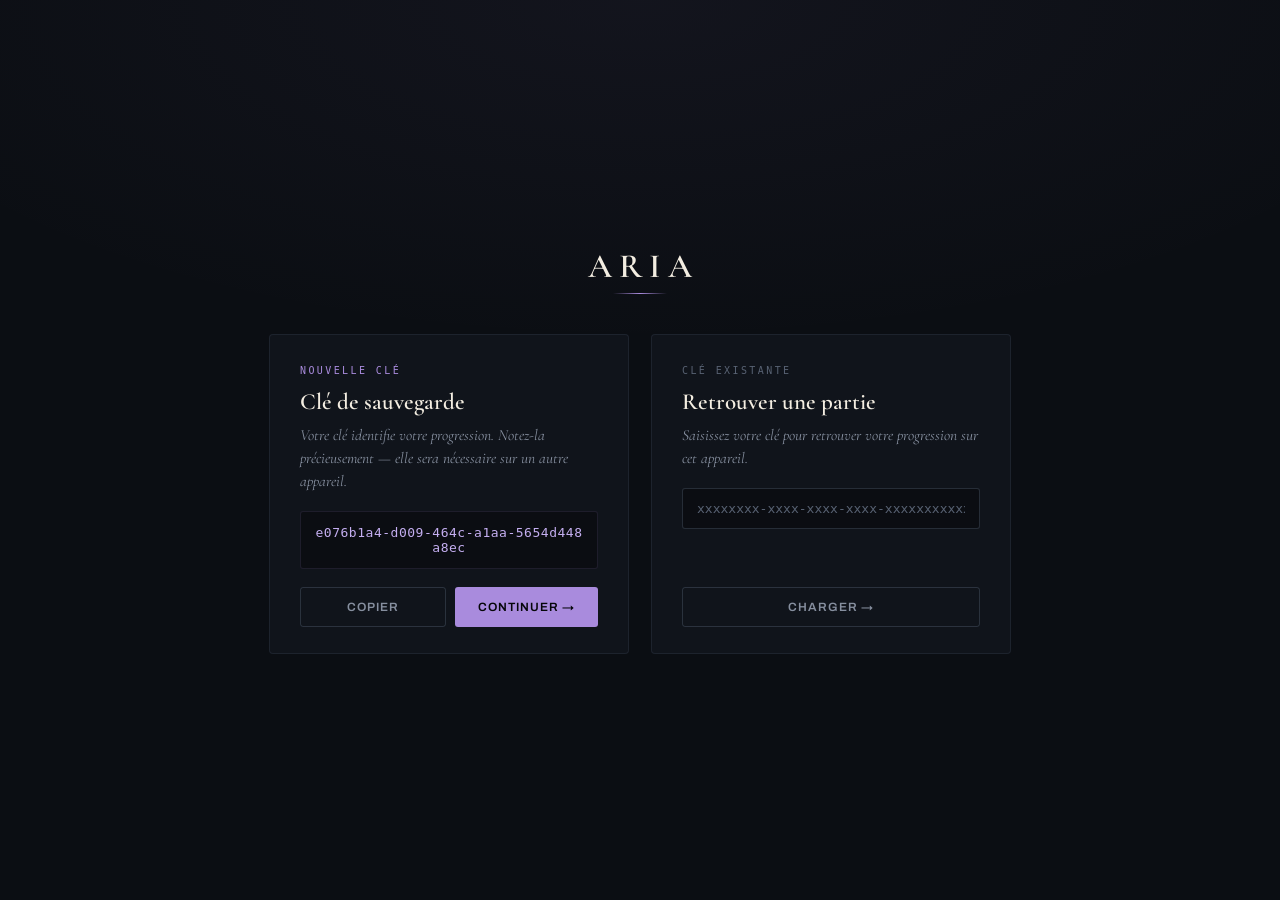
==== commit c4236bd3: "feat: onglet Carte et barre de cartes cote MJ Changes:  - views/aria-gm.html : ajout du bouton d'ong" ====
--- a/views/aria-gm.html
+++ b/views/aria-gm.html
@@ -113,6 +113,7 @@
             <div class="tabs">
                 <button class="tab-btn active" data-tab="tab-players" onclick="switchTab('tab-players',this)">Joueurs</button>
                 <button class="tab-btn" data-tab="tab-monsters" onclick="switchTab('tab-monsters',this)">Monstres</button>
+                <button class="tab-btn" data-tab="tab-map" onclick="switchTab('tab-map',this)">Carte</button>
                 <button class="tab-btn" data-tab="tab-gm-roll" onclick="switchTab('tab-gm-roll',this)">Jets</button>
                 <button class="tab-btn" data-tab="tab-cards" onclick="switchTab('tab-cards',this)">Cartes</button>
                 <button class="tab-btn" data-tab="tab-alchemy" onclick="switchTab('tab-alchemy',this)">Alchimie</button>
@@ -210,6 +211,13 @@
                 </div>
                 </div><!-- /.gm-col-main -->
                 </div><!-- /.gm-two-col -->
+            </div>
+
+            <!-- CARTE — POI map shell; image + pins land in tasks 4/5 -->
+            <div class="tab-content" id="tab-map">
+                <div class="map-bar" id="map-group-bar"></div>
+                <div class="map-toolbar" id="map-toolbar"></div>
+                <div class="map-stage" id="map-stage"></div>
             </div>
 
             <!-- JETS — roll console (left) + live feed (right), fused -->
--- a/css/aria-panel.css
+++ b/css/aria-panel.css
@@ -82,12 +82,18 @@
     align-items: center;
     gap: 9px;
     grid-row: 2;
-    height: 38px;
-    padding: 0 10px 0 12px;
+    height: 44px;
+    padding: 0 14px;
     background: var(--field2);
+    border-top: 2px solid transparent;
     border-bottom: 1px solid var(--line);
     cursor: grab;
     user-select: none;
+    transition: background .15s, border-color .15s;
+}
+.content.split-mode > .split-pane-hdr.focused {
+    background: var(--accent-soft);
+    border-top-color: var(--gold);
 }
 .sph-grip { color: var(--dim); font-size: 11px; letter-spacing: -2px; flex-shrink: 0; }
 .sph-label {
@@ -209,18 +215,19 @@
     gap: 0;
 }
 .notes-sidebar {
-    width: 172px;
+    width: 260px;
     flex-shrink: 0;
     display: flex;
     flex-direction: column;
-    border-right: 1px solid var(--line);
+    background: var(--rail);
+    border-right: 1px solid var(--line2);
+    padding: 18px 14px;
 }
 .notes-sidebar-header {
     display: flex;
     align-items: center;
     justify-content: space-between;
-    padding: 8px 10px;
-    border-bottom: 1px solid var(--line);
+    margin-bottom: 14px;
     flex-shrink: 0;
 }
 .notes-sidebar-title {
@@ -232,12 +239,46 @@
     text-transform: none;
 }
 .notes-add-btn:hover { background: rgba(var(--accent-rgb), 0.12); border-color: var(--gold-dim); }
-.notes-list { flex: 1; overflow-y: auto; padding: 4px 0; }
+.notes-list { flex: 1; overflow-y: auto; display: flex; flex-direction: column; gap: 4px; }
+/* One notes widget for both panels — the two copies had drifted (GM padding 7px vs
+   player 9px, and two different ways of marking the active row). */
+.notes-add-btn {
+    background: none;
+    border: 1px solid var(--line2);
+    color: var(--gold);
+    font-size: 15px;
+    line-height: 1;
+    width: 24px; height: 24px;
+    border-radius: 3px;
+    cursor: pointer;
+    display: flex; align-items: center; justify-content: center;
+    transition: background 0.12s, border-color 0.12s;
+    padding: 0 0 1px 0;
+}
+.notes-item {
+    display: flex;
+    align-items: center;
+    gap: 4px;
+    padding: 10px 12px;
+    cursor: pointer;
+    border-left: 2px solid var(--line2);
+    border-radius: 0 3px 3px 0;
+    transition: background 0.1s, border-color 0.1s;
+}
+.notes-item:hover { background: var(--accent-soft); }
+.notes-item.active { background: var(--accent-soft); border-left-color: var(--gold); }
+.notes-item.active .notes-item-name { color: var(--text); }
+/* Half-width pane: the notes widget steps down one notch (design frame 22). */
+.content.split-mode .notes-sidebar { width: 178px; padding: 14px 12px; }
+.content.split-mode .notes-editor { padding: 18px 20px; }
+.content.split-mode .notes-name-input { font-size: 21px; padding-bottom: 11px; margin-bottom: 14px; }
+.content.split-mode .notes-area { font-size: 15px; }
+.content.split-mode .notes-item { font-size: 13px; padding: 9px 11px; }
 .notes-item-name {
     flex: 1;
     font-family: 'Archivo', sans-serif;
     font-size: 14px;
-    color: var(--dim);
+    color: var(--text);
     white-space: nowrap;
     overflow: hidden;
     text-overflow: ellipsis;
@@ -260,7 +301,7 @@
     flex: 1;
     display: flex;
     flex-direction: column;
-    padding: 0 0 0 14px;
+    padding: 22px 26px;
     min-width: 0;
 }
 .notes-name-input {
@@ -270,11 +311,11 @@
     border-bottom: 1px solid var(--line);
     color: var(--warm);
     font-family: 'Cormorant Garamond', serif;
-    font-size: 22px;
+    font-size: 24px;
     font-weight: 600;
     letter-spacing: 0.01em;
-    padding: 8px 4px;
-    margin-bottom: 14px;
+    padding: 0 0 12px;
+    margin-bottom: 16px;
     outline: none;
     transition: border-color 0.15s;
 }
@@ -285,14 +326,14 @@
     flex: 1;
     width: 100%;
     min-height: 360px;
-    background: var(--panel);
-    color: var(--text);
-    border: 1px solid var(--line);
-    border-radius: var(--radius);
-    padding: 14px 16px;
+    background: none;
+    color: var(--dim);
+    border: none;
+    border-radius: 0;
+    padding: 0;
     font-family: 'Cormorant Garamond', serif;
-    font-size: 15px;
-    line-height: 1.65;
+    font-size: 16px;
+    line-height: 1.7;
     resize: vertical;
     outline: none;
     transition: border-color 0.15s;
@@ -301,17 +342,19 @@
 .notes-area:focus { border-color: var(--gold); }
 .card-tab-layout {
     display: flex;
-    gap: 20px;
+    align-items: center;
+    gap: 40px;
     flex-wrap: wrap;
 }
 .card-deck-col {
     display: flex;
     flex-direction: column;
     align-items: center;
-    gap: 10px;
-    width: 160px;
+    gap: 12px;
+    width: var(--deck-w);
     flex-shrink: 0;
 }
+.card-deck-col .card-action-btn { width: 100%; padding-left: 0; padding-right: 0; text-align: center; }
 .deck-wrap {
     width: var(--deck-w);
     height: var(--deck-h);
@@ -320,6 +363,44 @@
     border-radius: 8px;
 }
 .deck-wrap.empty { opacity: 0.4; cursor: default; }
+/* Deck back, fly ghost and shuffle ghosts are one description: the panels differ
+   only in --deck1/--deck2 (ember-navy vs violet-dark), so no forked copy. */
+.deck-back,
+.card-back-face,
+.shuffle-ghost {
+    background: linear-gradient(135deg, var(--deck1), var(--deck2));
+    border: 1px solid var(--line2);
+    border-radius: 8px;
+    display: flex;
+    align-items: center;
+    justify-content: center;
+}
+.deck-back {
+    width: 100%;
+    height: 100%;
+    box-shadow: 0 12px 30px -12px rgba(0,0,0,.8);
+}
+.card-back-face {
+    position: absolute;
+    width: 100%;
+    height: 100%;
+    backface-visibility: hidden;
+    border-radius: 10px;
+    box-shadow: 0 20px 50px -18px rgba(0,0,0,.85);
+}
+.shuffle-ghost { position: fixed; pointer-events: none; overflow: hidden; }
+.deck-pattern {
+    width: 88%;
+    height: 88%;
+    border: 1px solid rgba(var(--accent-rgb), .25);
+    border-radius: 5px;
+    display: flex;
+    align-items: center;
+    justify-content: center;
+    font-family: 'Cormorant Garamond', serif;
+    font-size: 34px;
+    color: rgba(var(--accent-rgb), .4);
+}
 .deck-count { font-family: ui-monospace, Menlo, monospace; font-size: 11px; letter-spacing: .14em; color: var(--dim); }
 .card-action-btn.visible { visibility: visible; }
 .card-status { font-family: ui-monospace, Menlo, monospace; font-size: 10px; letter-spacing: .14em; text-transform: uppercase; color: var(--faint); min-height: 18px; text-align: center; }
@@ -347,23 +428,24 @@
     display: flex;
     flex-direction: column;
     justify-content: space-between;
-    padding: 10px;
-    box-shadow: 0 8px 32px rgba(0,0,0,0.7);
+    padding: 14px 16px;
+    background: linear-gradient(160deg, var(--cardFace1), var(--cardFace2));
+    box-shadow: 0 20px 50px -18px rgba(0,0,0,.85);
     transform: rotateY(180deg);
 }
-.flip-face.c-black { background: var(--card-cream); color: var(--card-black); border: 2px solid #888; }
-.flip-face.c-red { background: var(--card-cream); color: var(--card-red);   border: 2px solid var(--card-red); }
-.flip-face.c-purple { background: var(--card-cream); color: var(--card-purple); border: 2px solid var(--card-purple); }
+.flip-face.c-black { color: var(--card-black); }
+.flip-face.c-red { color: var(--card-red); }
+.flip-face.c-purple { color: var(--card-purple); }
 .card-corner { display: flex; flex-direction: column; align-items: center; line-height: 1.1; }
-.rank { font-family: 'Cormorant Garamond', serif; font-size: 18px; font-weight: 700; }
-.suit-small { font-size: 13px; }
+.rank { font-family: 'Cormorant Garamond', serif; font-size: 30px; font-weight: 700; line-height: 1; }
+.suit-small { font-size: 26px; line-height: 1; }
 .br { transform: rotate(180deg); }
-.card-center { font-size: 58px; text-align: center; line-height: 1; align-self: center; }
+.card-center { font-family: 'Cormorant Garamond', serif; font-size: 54px; text-align: center; line-height: 1; align-self: center; }
 .shuffle-overlay { position: fixed; inset: 0; pointer-events: none; z-index: 800; }
 .shuffle-ghost .deck-pattern { width: 88%; height: 88%; }
-.tracker-suits { display: flex; flex-direction: column; gap: 5px; }
-.suit-row-t { display: flex; align-items: center; gap: 8px; }
-.suit-sym { font-size: 18px; width: 24px; text-align: center; flex-shrink: 0; }
+.tracker-suits { display: flex; flex-direction: column; gap: 9px; }
+.suit-row-t { display: flex; align-items: center; gap: 12px; }
+.suit-sym { font-size: 18px; width: 20px; text-align: center; flex-shrink: 0; }
 .c-black { color: var(--card-black); }
 .c-red { color: var(--card-red); }
 .c-purple { color: var(--card-purple); }
@@ -434,7 +516,7 @@
 }
 .sel-home-btn:hover { border-color: var(--gold); color: var(--gold-light); }
 .sel-brand { font-family: 'Cormorant Garamond', serif; font-size: 30px; font-weight: 600; color: var(--warm); letter-spacing: .2em; text-indent: .2em; }
-.sel-subtitle { font-family: 'Cormorant Garamond', serif; font-style: italic; font-size: 17px; color: var(--gold-light); letter-spacing: 0; text-transform: none; margin-top: -18px; }
+.sel-subtitle { font-family: 'Cormorant Garamond', serif; font-style: italic; font-size: 17px; color: var(--gold-light); letter-spacing: 0; text-transform: none; margin-top: -18px; margin-bottom: 12px; }
 .sel-grid { display: flex; flex-wrap: wrap; gap: 18px; justify-content: center; min-height: 60px; }
 .sel-empty { width: 100%; font-family: 'Cormorant Garamond', serif; font-size: 16px; font-style: italic; color: var(--dim); opacity: 0.7; text-align: center; padding: 24px 0; }
 .sel-card {
@@ -443,9 +525,9 @@
     background: var(--panel);
     border: 1px solid var(--line);
     border-radius: 4px;
-    padding: 22px 22px 20px;
-    cursor: pointer;
-    display: flex; flex-direction: column; gap: 13px;
+    padding: 26px 24px;
+    cursor: pointer;
+    display: flex; flex-direction: column; gap: 14px;
     text-align: left;
     transition: border-color 0.2s, transform 0.2s;
     user-select: none;
@@ -453,7 +535,7 @@
 .sel-card:hover { border-color: rgba(var(--accent-rgb), .42); transform: translateY(-3px); }
 .sel-card-head { display: flex; align-items: center; justify-content: space-between; }
 .sel-card-diamond { width: 14px; height: 14px; border: 1.5px solid var(--gold); transform: rotate(45deg); flex-shrink: 0; }
-.sel-card-name { font-family: 'Cormorant Garamond', serif; font-size: 22px; font-weight: 600; color: var(--warm); line-height: 1.1; word-break: break-word; }
+.sel-card-name { font-family: 'Cormorant Garamond', serif; font-size: 23px; font-weight: 600; color: var(--warm); line-height: 1.1; word-break: break-word; }
 .sel-card-delete { position: absolute; top: 11px; right: 12px; background: none; border: none; color: var(--faint); cursor: pointer; font-size: 14px; opacity: 0; line-height: 1; padding: 2px 4px; transition: opacity 0.2s, color 0.2s; }
 .sel-card:hover .sel-card-delete { opacity: 0.5; }
 .sel-card-delete:hover { opacity: 1; color: var(--bad); }
@@ -471,7 +553,7 @@
 .sel-confirm-btn { background: var(--gold); border: none; border-radius: 3px; color: var(--ink); font-family: 'Archivo', sans-serif; font-size: 12px; font-weight: 700; letter-spacing: 0.1em; text-transform: uppercase; padding: 10px 22px; cursor: pointer; transition: filter 0.2s; }
 .sel-cancel-btn { background: transparent; border: 1px solid var(--line2); border-radius: 3px; color: var(--dim); font-family: 'Archivo', sans-serif; font-size: 12px; font-weight: 600; letter-spacing: 0.1em; text-transform: uppercase; padding: 10px 22px; cursor: pointer; transition: border-color 0.2s, color 0.2s; }
 .sel-cancel-btn:hover { border-color: var(--text); color: var(--text); }
-.sel-save-row { display: flex; align-items: center; gap: 13px; padding: 11px 18px; border: 1px solid var(--line); border-radius: 4px; background: var(--panel); width: 100%; max-width: 440px; }
+.sel-save-row { display: flex; align-items: center; gap: 14px; padding: 11px 18px; border: 1px solid var(--line); border-radius: 4px; background: var(--panel); width: 100%; max-width: 440px; }
 .sel-save-icon { font-family: ui-monospace, Menlo, monospace; font-size: 9.5px; letter-spacing: 0.2em; text-transform: uppercase; color: var(--faint); flex-shrink: 0; }
 .sel-save-label { flex: 1; font-family: ui-monospace, Menlo, monospace; font-size: 12px; color: var(--dim); white-space: nowrap; overflow: hidden; text-overflow: ellipsis; }
 .sel-save-label.connected { color: var(--ok); }
@@ -479,12 +561,13 @@
 .sel-save-btn:hover { color: var(--gold-light); }
 .gateway-shell { display: flex; flex-direction: column; align-items: center; gap: 22px; width: 100%; max-width: 800px; }
 .gateway-brand { font-family: 'Cormorant Garamond', serif; font-size: 34px; font-weight: 600; color: var(--warm); letter-spacing: .2em; text-indent: .2em; }
-.gateway-brand-rule { width: 54px; height: 1px; background: linear-gradient(90deg, transparent, var(--gold), transparent); margin-top: -8px; margin-bottom: 14px; }
+.gateway-brand-rule { width: 54px; height: 1px; background: linear-gradient(90deg, transparent, var(--gold), transparent); margin-top: -16px; margin-bottom: 18px; }
 .gateway-cols { display: flex; gap: 22px; align-items: stretch; flex-wrap: wrap; justify-content: center; width: 100%; }
-.gateway-card { display: flex; flex-direction: column; align-items: stretch; gap: 0; width: 360px; max-width: 100%; padding: 28px 30px 26px; border: 1px solid var(--line); border-radius: 4px; background: var(--panel); }
+.gateway-card { display: flex; flex-direction: column; align-items: stretch; gap: 0; width: 360px; max-width: 100%; padding: 30px 30px 26px; border: 1px solid var(--line); border-radius: 4px; background: var(--panel); }
 .gateway-eyebrow { font-family: ui-monospace, Menlo, monospace; font-size: 10px; letter-spacing: .24em; text-transform: uppercase; color: var(--faint); margin-bottom: 12px; }
+.gateway-eyebrow.ember { color: var(--gold); }
 .gateway-card-title { font-family: 'Cormorant Garamond', serif; font-size: 23px; font-weight: 600; color: var(--warm); margin-bottom: 8px; }
-.gateway-desc { font-family: 'Cormorant Garamond', serif; font-style: italic; font-size: 15px; color: var(--dim); text-align: left; line-height: 1.5; margin: 0 0 18px; }
+.gateway-desc { font-family: 'Cormorant Garamond', serif; font-style: italic; font-size: 15.5px; color: var(--dim); text-align: left; line-height: 1.5; margin: 0 0 18px; }
 .gateway-key-box { font-family: ui-monospace, Menlo, monospace; font-size: 13px; color: var(--gold-light); background: var(--field); border: 1px solid var(--accent-soft); border-radius: 3px; padding: 13px 14px; text-align: center; letter-spacing: 0.04em; word-break: break-all; width: 100%; box-sizing: border-box; margin-bottom: 18px; }
 .gateway-btn-row { display: flex; gap: 9px; width: 100%; margin-top: auto; }
 .gateway-btn { flex: 1; text-align: center; font-family: 'Archivo', sans-serif; font-size: 12px; font-weight: 600; letter-spacing: 0.08em; text-transform: uppercase; background: var(--gold); border: none; color: var(--ink); padding: 12px 18px; border-radius: 3px; cursor: pointer; transition: filter 0.2s; }
--- a/css/aria-gm.css
+++ b/css/aria-gm.css
@@ -13,6 +13,9 @@
     --track:rgba(255,255,255,.06); --track2:rgba(255,255,255,.10);
     --chromeV1:#0f0c16; --chromeV2:#0a080d; --railV:#0a0810; --rail:#0a0810;
     --frameShadow:rgba(0,0,0,.9); --pageGlow:rgba(169,139,221,.045); --hp1:#2f7d54;
+    --feed1:#0c0f15; --feed2:#090c11;
+    --deck1:#1a1525; --deck2:#0c0a14;
+    --cardFace1:#f3ede1; --cardFace2:#ddd2bc; --cardRed:#b03a3a; --cardInk:#1a1a22;
     /* Accent handles used by css/aria-panel.css. That file never names ember or
        violet — it goes through these, so one rule renders in both panels. */
     --accent-soft: var(--violetsoft);
@@ -34,16 +37,16 @@
     --border: var(--line);
     --border-strong: var(--line2);
     --radius: 4px;
-    /* card system (unchanged — playing-card faces) */
-    --card-red:    #c0392b;
-    --card-black:  #1a1a1a;
-    --card-cream:  #f5f0e8;
+    /* card system — playing-card faces (design frame 08) */
+    --card-red:    var(--cardRed);
+    --card-black:  var(--cardInk);
+    --card-cream:  var(--cardFace1);
     --card-purple: #7b3fa0;
     --card-navy:   #1b3a6b;
     --card-w:  160px;
     --card-h:  224px;
-    --deck-w:  128px;
-    --deck-h:  179px;
+    --deck-w:  120px;
+    --deck-h:  168px;
 }/* ════════════════════════════════════════════
    COMBAT-FEEDBACK FX — event-driven motion on player/monster cards.
    HP numbers update synchronously elsewhere; these layers are cosmetic.
@@ -85,11 +88,13 @@
 .player-card.hp-critical, .monster-card.hp-critical { animation: ariaCritGlow 1.8s ease-in-out infinite; }
 /* death (HP 0) — desaturate + dim */
 .player-card.is-dead, .monster-card.is-dead { filter: grayscale(.85); opacity: .55; }
-.player-card.is-dead .pc-dead-plate {
-    position:absolute; inset:0; display:flex; align-items:center; justify-content:center;
-    background:rgba(5,6,9,.55); pointer-events:none; z-index:6;
-    font-family:'Cormorant Garamond',serif; font-size:22px; font-weight:700;
-    letter-spacing:.34em; text-indent:.34em; color:var(--bad);
+.player-card.is-dead .pc-camera-wrap::after,
+.player-card.is-dead.no-cam .pc-header::after {
+    content: 'MORT';
+    position: absolute; inset: 0; display: flex; align-items: center; justify-content: center;
+    background: rgba(5,6,9,.55); pointer-events: none; z-index: 6;
+    font-family: 'Cormorant Garamond', serif; font-size: 22px; font-weight: 700;
+    letter-spacing: .34em; text-indent: .34em; color: var(--bad);
 }
 
 /* ════════════════════════════════════════════
@@ -98,7 +103,7 @@
 .topbar {
     display: flex;
     align-items: center;
-    gap: 12px;
+    gap: 16px;
     padding: 0 20px;
     height: 56px;
     background: linear-gradient(180deg, var(--chromeV1), var(--chromeV2));
@@ -296,6 +301,15 @@
 }/* Rail layouts don't fit half-width panes — stack them in split mode */
 .content.split-mode .gm-two-col,
 .content.split-mode .gm-jets-layout { grid-template-columns: 1fr; }
+/* Half-width pane: the design's compact gutter (frame 22) */
+.content.split-mode > .tab-content.active { padding: 18px 18px 20px; }
+.content.split-mode .section-header { gap: 11px; margin-bottom: 13px; }
+.content.split-mode .players-grid,
+.content.split-mode .monsters-grid,
+.content.split-mode .gm-pot-list { grid-template-columns: 1fr; }
+/* …but a stacked rail layout still bleeds to the pane edges. */
+.content.split-mode > .tab-content.active:has(> .gm-two-col),
+.content.split-mode > .tab-content.active:has(> .gm-jets-layout) { padding: 0; }
 .content.split-mode .gm-col-rail,
 .content.split-mode .gm-jets-console { border-right: none; border-bottom: 1px solid var(--line2); }.content.split-mode > .split-divider {
     display: flex;
@@ -377,8 +391,8 @@
 .section-header {
     display: flex;
     align-items: center;
-    gap: 10px;
-    margin-bottom: 12px;
+    gap: 13px;
+    margin-bottom: 14px;
     margin-top: 2px;
 }
 .section-icon {
@@ -570,14 +584,14 @@
 
 .players-grid {
     display: grid;
-    grid-template-columns: repeat(auto-fill, minmax(290px, 1fr));
-    gap: 14px;
+    grid-template-columns: repeat(auto-fill, minmax(340px, 1fr));
+    gap: 16px;
 }
 
 .player-card {
     background: var(--panel);
     border: 1px solid var(--line);
-    border-radius: 4px;
+    border-radius: 5px;
     overflow: hidden;
     transition: border-color .18s, opacity .55s ease, filter .55s ease;
     position: relative;
@@ -598,20 +612,32 @@
 
 .pc-header {
     display: flex;
-    align-items: center;
+    align-items: baseline;
     gap: 10px;
-    padding: 12px 14px;
-    background: none;
-    border-bottom: 1px solid var(--line);
+    padding: 13px 15px 0;
+    background: none;
     position: relative; z-index: 2;
 }
 .pc-online-dot {
-    width: 7px; height: 7px;
+    width: 6px; height: 6px;
     border-radius: 50%;
     background: var(--faint);
     flex-shrink: 0;
-}
-.pc-online-dot.online { background: var(--ok); box-shadow: 0 0 6px rgba(91,201,142,0.5); }
+    align-self: center;
+}
+.pc-online-dot.online { background: var(--ok); animation: ariaPulse 2.4s infinite; }
+.player-card.hp-critical .pc-online-dot.online { background: var(--bad); }
+@keyframes ariaPulse { 0%, 100% { opacity: 1; } 50% { opacity: .3; } }
+/* The hatch is the design's camera placeholder — it stays put when no stream is
+   up so every card keeps its height; only the iframe is hidden. */
+.pc-camera-wrap.no-stream::before {
+    content: 'caméra';
+    position: absolute; inset: 0;
+    display: flex; align-items: center; justify-content: center;
+    font-family: ui-monospace, Menlo, monospace;
+    font-size: 9px; letter-spacing: .2em; text-transform: uppercase;
+    color: rgba(120,134,158,.4);
+}
 .pc-name {
     font-family: 'Cormorant Garamond', serif;
     font-size: 19px;
@@ -630,19 +656,20 @@
     color: var(--dim);
 }
 .pc-body {
-    padding: 12px 14px;
+    padding: 10px 15px 13px;
     display: flex;
     flex-direction: column;
     gap: 8px;
     position: relative; z-index: 2;
 }
 .pc-hp-row { display: flex; align-items: center; gap: 10px; }
+.pc-hp-max { font-family: 'Archivo', sans-serif; font-size: 12px; color: var(--dim); }
 .pc-hp-num {
     font-family: 'Archivo', sans-serif;
     font-variant-numeric: tabular-nums;
-    font-size: 24px;
+    font-size: 23px;
     font-weight: 700;
-    color: var(--text);
+    color: var(--ok);
     line-height: 1;
     display: inline-block;
     transform-origin: left center;
@@ -778,12 +805,13 @@
     left: 50%;
     transform: translate(-50%,-50%);
     z-index: 1001;
-    width: 600px;
+    width: 620px;
     max-width: 96vw;
     max-height: 85vh;
-    background: var(--bg2);
-    border: 1px solid var(--border-strong);
-    border-radius: var(--radius);
+    background: var(--panel);
+    border: 1px solid var(--line2);
+    border-radius: 6px;
+    box-shadow: 0 30px 80px -30px var(--frameShadow);
     display: none;
     flex-direction: column;
     overflow: hidden;
@@ -794,17 +822,28 @@
     display: flex;
     align-items: flex-start;
     justify-content: space-between;
-    padding: 18px 20px 14px;
-    border-bottom: 1px solid var(--border);
+    padding: 22px 26px;
+    border-bottom: 1px solid var(--line);
     flex-shrink: 0;
-    background: rgba(169,139,221,0.06);
-}
-.pdm-name { font-family: 'Cormorant Garamond', serif; font-size: 22px; font-weight: 600; color: var(--warm); letter-spacing: .01em; }
-.pdm-class { font-family: ui-monospace, Menlo, monospace; font-size: 10px; letter-spacing: .16em; text-transform: uppercase; color: var(--violet); margin-top: 4px; }
-.pdm-close-btn { background: none; border: none; color: var(--parchment-dim); font-size: 14px; cursor: pointer; padding: 2px 6px; border-radius: var(--radius); transition: color .15s; }
-.pdm-close-btn:hover { color: var(--parchment); }
-.pdm-body { overflow-y: auto; padding: 16px 20px; flex: 1; }
-.pdm-section { margin-bottom: 18px; }
+    background: linear-gradient(180deg, var(--chromeV1), var(--chromeV2));
+}
+.pdm-name { font-family: 'Cormorant Garamond', serif; font-size: 28px; font-weight: 600; color: var(--warm); letter-spacing: .01em; line-height: 1.05; }
+.pdm-class { font-family: ui-monospace, Menlo, monospace; font-size: 10px; letter-spacing: .18em; text-transform: uppercase; color: var(--violet); margin-top: 3px; }
+.pdm-close-btn {
+    background: none;
+    border: 1px solid var(--line2);
+    border-radius: 3px;
+    width: 30px; height: 30px;
+    display: flex; align-items: center; justify-content: center;
+    color: var(--dim);
+    font-size: 14px;
+    cursor: pointer;
+    flex-shrink: 0;
+    transition: border-color .15s, color .15s;
+}
+.pdm-close-btn:hover { border-color: var(--violet); color: var(--violet2); }
+.pdm-body { overflow-y: auto; padding: 22px 26px; flex: 1; }
+.pdm-section { margin-bottom: 20px; }
 .pdm-section-title {
     font-family: ui-monospace, Menlo, monospace;
     font-size: 9.5px;
@@ -815,25 +854,33 @@
     padding-bottom: 4px;
     margin-bottom: 8px;
 }
-.pdm-stats-row { display: flex; flex-wrap: wrap; gap: 8px; align-items: center; }
-.pdm-hp-block { display: flex; align-items: baseline; gap: 3px; margin-right: 4px; }
-.pdm-hp-num { font-family: 'Archivo', sans-serif; font-variant-numeric: tabular-nums; font-size: 22px; font-weight: 700; line-height: 1; }
-.pdm-hp-sep { font-family: 'Archivo', sans-serif; color: var(--dim); font-size: 14px; }
-.pdm-hp-max { font-family: 'Archivo', sans-serif; font-size: 12px; color: var(--dim); }
+.pdm-attrs-row { display: flex; gap: 14px; align-items: stretch; }
+.pdm-hp-panel {
+    flex: 1;
+    background: var(--field2);
+    border: 1px solid var(--line);
+    border-radius: 4px;
+    padding: 14px;
+    text-align: center;
+}
+.pdm-hp-label { font-family: ui-monospace, Menlo, monospace; font-size: 9px; letter-spacing: .2em; text-transform: uppercase; color: var(--faint); margin-bottom: 7px; }
+.pdm-hp-num { font-family: 'Archivo', sans-serif; font-variant-numeric: tabular-nums; font-size: 38px; font-weight: 700; line-height: .9; }
+.pdm-hp-max { font-family: 'Archivo', sans-serif; font-size: 15px; font-weight: 400; color: var(--dim); }
+.pdm-stats-grid { flex: 2; display: grid; grid-template-columns: repeat(6, 1fr); gap: 8px; }
 .pdm-stat-block {
     background: var(--field2);
     border: 1px solid var(--line);
     border-radius: 3px;
-    padding: 5px 10px;
+    padding: 11px 0;
     display: flex;
     flex-direction: column;
     align-items: center;
-    min-width: 44px;
-}
-.pdm-stat-key { font-family: ui-monospace, Menlo, monospace; font-size: 9px; letter-spacing: .12em; color: var(--faint); text-transform: uppercase; }
-.pdm-stat-val { font-family: 'Archivo', sans-serif; font-variant-numeric: tabular-nums; font-size: 16px; font-weight: 700; color: var(--text); line-height: 1.2; }
-.pdm-skills-grid { display: grid; grid-template-columns: repeat(2,1fr); gap: 4px 12px; }
-.pdm-skill-row { display: flex; justify-content: space-between; align-items: baseline; padding: 3px 0; border-bottom: 1px solid rgba(169,139,221,0.08); }
+    justify-content: center;
+}
+.pdm-stat-key { font-family: ui-monospace, Menlo, monospace; font-size: 8.5px; letter-spacing: .12em; color: var(--faint); text-transform: uppercase; margin-bottom: 5px; }
+.pdm-stat-val { font-family: 'Archivo', sans-serif; font-variant-numeric: tabular-nums; font-size: 18px; font-weight: 700; color: var(--text); line-height: 1; }
+.pdm-skills-grid { display: grid; grid-template-columns: repeat(2,1fr); gap: 6px 18px; }
+.pdm-skill-row { display: flex; justify-content: space-between; align-items: center; gap: 10px; padding: 5px 0; }
 .pdm-skill-name { font-family: 'Archivo', sans-serif; font-size: 13.5px; color: var(--text); }
 .pdm-skill-pct { font-family: 'Archivo', sans-serif; font-variant-numeric: tabular-nums; font-size: 15px; font-weight: 700; color: var(--dim); white-space: nowrap; margin-left: 8px; }
 .pdm-skill-mod { font-family: 'Cormorant Garamond', serif; font-size: 10px; font-weight: 600; color: var(--gm-accent-light); background: rgba(169,139,221,0.14); border: 1px solid var(--gm-accent-dim); border-radius: 8px; padding: 0 5px; margin-left: 3px; }
@@ -860,8 +907,6 @@
 }
 .pdm-tab-toggle:hover { border-color: var(--violet); color: var(--text); }
 .pdm-tab-toggle.active { background: rgba(91,201,142,0.12); border-color: rgba(91,201,142,0.4); color: var(--ok); }
-.pdm-alchemy-row { display: flex; align-items: center; justify-content: space-between; padding: 6px 0 10px; gap: 10px; }
-.pdm-alchemy-sub { font-family: ui-monospace, Menlo, monospace; font-size: 9.5px; letter-spacing: .16em; text-transform: uppercase; color: var(--faint); padding: 6px 0; }
 .pdm-money-row { display: grid; grid-template-columns: repeat(4,1fr); gap: 8px; }
 .pdm-coin-block { display: flex; flex-direction: column; align-items: center; gap: 2px; background: var(--field2); border: 1px solid var(--line); border-radius: 3px; padding: 8px 4px; }
 .pdm-coin-dot { font-size: 18px; line-height: 1; }
@@ -960,7 +1005,7 @@
 /* Monster cards grid */
 .monsters-grid {
     display: grid;
-    grid-template-columns: repeat(auto-fill, minmax(300px,1fr));
+    grid-template-columns: repeat(auto-fill, minmax(400px,1fr));
     gap: 12px;
 }
 .monster-card {
@@ -984,19 +1029,19 @@
 .monster-card:hover::before { opacity: 1; }
 .mc-header {
     display: flex;
-    align-items: center;
+    align-items: baseline;
     gap: 10px;
-    padding: 11px 14px;
-    background: none;
-    border-bottom: 1px solid var(--line);
+    padding: 14px 16px 9px;
+    background: none;
     position: relative; z-index: 2;
 }
 .mc-name { font-family: 'Cormorant Garamond', serif; font-size: 18px; font-weight: 600; color: var(--warm); flex: 1; }
 .mc-del { background: none; border: none; color: rgba(226,90,79,0.5); cursor: pointer; font-size: 16px; padding: 2px 6px; border-radius: 3px; transition: color .15s; }
 .mc-del:hover { color: var(--bad); }
-.mc-body { padding: 10px 14px; display: flex; flex-direction: column; gap: 8px; position: relative; z-index: 2; }
+.mc-body { padding: 0 16px 14px; display: flex; flex-direction: column; gap: 8px; position: relative; z-index: 2; }
 .mc-hp-row { display: flex; align-items: center; gap: 10px; }
-.mc-hp-num { font-family: 'Archivo', sans-serif; font-variant-numeric: tabular-nums; font-size: 24px; font-weight: 700; line-height: 1; display: inline-block; transform-origin: left center; }
+.mc-hp-max { font-family: 'Archivo', sans-serif; font-size: 12px; color: var(--dim); }
+.mc-hp-num { font-family: 'Archivo', sans-serif; font-variant-numeric: tabular-nums; font-size: 22px; font-weight: 700; line-height: 1; display: inline-block; transform-origin: left center; }
 .mc-hp-bar-wrap { flex: 1; height: 5px; background: var(--track); border-radius: 3px; overflow: hidden; }
 .mc-hp-bar { height: 100%; border-radius: 3px; transition: width .8s ease, background .3s; }
 .mc-stats { display: flex; gap: 5px; flex-wrap: wrap; }
@@ -1078,8 +1123,8 @@
     border-left: 2px solid var(--line2);
     border-radius: 3px;
     display: grid;
-    grid-template-columns: 120px 1fr auto;
-    gap: 10px 14px;
+    grid-template-columns: 1fr auto auto;
+    gap: 13px;
     align-items: center;
     position: relative;
     overflow: hidden;
@@ -1100,12 +1145,12 @@
 .roll-entry.hidden-roll { background: var(--violetsoft); border-style: dashed; }
 .re-hidden-badge { font-family: ui-monospace, Menlo, monospace; font-size: 8px; font-weight: 600; letter-spacing: .12em; text-transform: uppercase; color: var(--gm-accent-light); border: 1px solid var(--gm-accent-dim); border-radius: 2px; padding: 1px 4px; margin-right: 5px; }
 
-.re-char { font-family: 'Cormorant Garamond', serif; font-size: 17px; font-weight: 600; color: var(--warm); white-space: nowrap; overflow: hidden; text-overflow: ellipsis; position: relative; }
-.re-context { display: flex; flex-direction: column; gap: 3px; position: relative; }
-.re-skill { font-family: ui-monospace, Menlo, monospace; font-size: 10px; letter-spacing: .1em; text-transform: uppercase; color: var(--dim); line-height: 1.3; }
-.re-threshold { font-family: ui-monospace, Menlo, monospace; font-size: 10px; color: var(--faint); letter-spacing: .05em; }
-.re-result { display: flex; flex-direction: column; align-items: flex-end; gap: 3px; min-width: 56px; position: relative; }
-.re-roll { font-family: 'Archivo', sans-serif; font-variant-numeric: tabular-nums; font-size: 26px; font-weight: 700; color: var(--text); line-height: 1; }
+.re-char { font-family: 'Cormorant Garamond', serif; font-size: 17px; font-weight: 600; color: var(--warm); line-height: 1.1; white-space: nowrap; overflow: hidden; text-overflow: ellipsis; position: relative; }
+.re-context { display: flex; flex-direction: column; min-width: 0; position: relative; }
+.re-skill { font-family: ui-monospace, Menlo, monospace; font-size: 10px; letter-spacing: .1em; text-transform: uppercase; color: var(--dim); line-height: 1.3; margin-top: 2px; white-space: nowrap; overflow: hidden; text-overflow: ellipsis; }
+.re-result { display: flex; flex-direction: column; align-items: flex-end; text-align: right; position: relative; }
+.re-time { font-family: ui-monospace, Menlo, monospace; font-size: 9px; color: var(--faint); margin-top: 2px; }
+.re-roll { font-family: 'Archivo', sans-serif; font-variant-numeric: tabular-nums; font-size: 26px; font-weight: 700; color: var(--text); line-height: 1; min-width: 48px; text-align: right; position: relative; }
 .roll-entry.success .re-roll      { color: var(--ok); }
 .roll-entry.fail .re-roll         { color: var(--bad); }
 .roll-entry.crit-success .re-roll { color: var(--ember); }
@@ -1145,7 +1190,6 @@
     .gm-jets-layout { grid-template-columns: 1fr; }
     .gm-jets-console { border-right: none; border-bottom: 1px solid var(--line2); }
 }
-.gm-roll-section { display: grid; grid-template-columns: 1fr 1fr; gap: 16px; }
 .gm-roll-form {
     background: var(--panel);
     border: 1px solid var(--line);
@@ -1280,7 +1324,7 @@
 /* ════════════════════════════════════════════
    CARTES TAB — CARD GAME CSS
    ════════════════════════════════════════════ */
-.gm-own-deck-section { padding-bottom: 20px; margin-bottom: 20px; border-bottom: 1px solid var(--border); }.deck-back { width: 100%; height: 100%; border-radius: 8px; border: 2px solid var(--gm-accent-dim); background: linear-gradient(145deg,#120820,#0a0610); display: flex; align-items: center; justify-content: center; box-shadow: 2px 4px 12px rgba(0,0,0,0.6); }.card-action-btn {
+.gm-own-deck-section { padding-bottom: 20px; margin-bottom: 20px; border-bottom: 1px solid var(--border); }.card-action-btn {
     font-family: 'Archivo', sans-serif;
     font-size: 10.5px;
     font-weight: 600;
@@ -1296,16 +1340,7 @@
     visibility: hidden;
     white-space: nowrap;
 }.card-action-btn:hover { border-color: var(--violet); color: var(--violet2); }
-.deck-pattern { width: 88%; height: 88%; border: 1px solid rgba(169,139,221,0.3); border-radius: 4px; display: flex; align-items: center; justify-content: center; font-size: 28px; color: var(--gm-accent-dim); }
-.card-stage { display: flex; align-items: center; justify-content: center; min-height: 260px; }.card-back-face {
-    position: absolute; width: 100%; height: 100%;
-    backface-visibility: hidden;
-    border-radius: 10px;
-    box-shadow: 0 8px 32px rgba(0,0,0,0.7);
-    background: linear-gradient(145deg,#120820,#0a0610);
-    border: 2px solid var(--gm-accent-dim);
-    display: flex; align-items: center; justify-content: center;
-}.rank-pill {
+.card-stage { display: flex; align-items: center; justify-content: center; min-height: 260px; }.rank-pill {
     font-family: 'Cormorant Garamond', serif;
     font-size: 12px;
     padding: 2px 6px;
@@ -1344,15 +1379,7 @@
 .chr-card.c-red { color: var(--card-red); }
 .chr-card.c-black { color: var(--parchment); }
 .chr-card.c-purple { color: var(--card-purple); }
-.chr-time { font-family: ui-monospace, Menlo, monospace; font-size: 9px; letter-spacing: .08em; color: var(--faint); white-space: nowrap; }.shuffle-ghost {
-    position: fixed;
-    pointer-events: none;
-    border-radius: 8px;
-    background: linear-gradient(145deg,#120820,#0a0610);
-    border: 2px solid var(--gm-accent-dim);
-    overflow: hidden;
-    display: flex; align-items: center; justify-content: center;
-}@keyframes shuffle-left {
+.chr-time { font-family: ui-monospace, Menlo, monospace; font-size: 9px; letter-spacing: .08em; color: var(--faint); white-space: nowrap; }@keyframes shuffle-left {
     0%  { transform: translate(0,0) rotate(0); }
     40% { transform: translate(-40px,-8px) rotate(-8deg); }
     100%{ transform: translate(0,0) rotate(0); }
@@ -1722,9 +1749,7 @@
     color: var(--gm-accent-light); font-family: 'Cormorant Garamond', serif; font-size: 12px; letter-spacing: .1em;
     padding: 10px 24px; cursor: pointer; z-index: 9000; display: none;
 }
-.music-unlock-prompt:hover { background: var(--gm-accent-dim); color: #fff; }.notes-add-btn { background: none; border: 1px solid var(--border); color: var(--gm-accent-light); font-size: 16px; line-height: 1; width: 22px; height: 22px; border-radius: var(--radius); cursor: pointer; display: flex; align-items: center; justify-content: center; transition: background .12s, border-color .12s; padding: 0 0 1px 0; }.notes-item { display: flex; align-items: center; gap: 4px; padding: 7px 10px 7px 12px; cursor: pointer; transition: background .1s; }
-.notes-item:hover { background: rgba(169,139,221,0.07); }
-.notes-item.active { background: rgba(169,139,221,0.12); border-left: 2px solid var(--gm-accent-dim); padding-left: 10px; }.notes-item.active .notes-item-name { color: var(--gm-accent-light); }/* ════════════════════════════════════════════
+.music-unlock-prompt:hover { background: var(--gm-accent-dim); color: #fff; }/* ════════════════════════════════════════════
    CONFIG MODAL
    ════════════════════════════════════════════ */
 .modal-scrim { position: fixed; inset: 0; background: rgba(0,0,0,0.65); z-index: 1000; display: none; }
@@ -1737,11 +1762,23 @@
     padding: 24px;
     display: none;
     box-shadow: 0 12px 48px rgba(0,0,0,0.7);
-}.theme-toggle input:checked + .theme-toggle-slider { background: rgba(169,139,221,0.25); border-color: var(--gm-accent); }.sel-card-cta { font-family: ui-monospace, Menlo, monospace; font-size: 10px; letter-spacing: .18em; text-transform: uppercase; color: var(--gm-accent-light); margin-top: 2px; }.sel-confirm-btn:hover { filter: brightness(1.1); }/* Join code on sel cards */
-.sel-card-row { display: flex; align-items: center; gap: 8px; width: 100%; }
+}.theme-toggle input:checked + .theme-toggle-slider { background: rgba(169,139,221,0.25); border-color: var(--gm-accent); }.sel-card-cta { font-family: ui-monospace, Menlo, monospace; font-size: 10px; letter-spacing: .18em; text-transform: uppercase; color: var(--gm-accent-light); margin-top: 2px; }.sel-confirm-btn:hover { filter: brightness(1.1); }
 .sel-card-row .sel-card-name { flex: 1; min-width: 0; }
 .sel-card-joincode { font-family: ui-monospace, Menlo, monospace; font-size: 9.5px; letter-spacing: .16em; text-transform: uppercase; color: var(--gm-accent-light); cursor: pointer; transition: color .15s; }
-.sel-card-joincode:hover { color: var(--gm-accent); }.gateway-eyebrow.ember { color: var(--gm-accent-light); }.gateway-btn:hover { filter: brightness(1.1); }/* ════════════════════════════════════════════
+.sel-card-joincode:hover { color: var(--gm-accent); }.gateway-btn:hover { filter: brightness(1.1); }
+
+/* ─── Carte ─── */
+/* Scoped to .active (not a bare #tab-map rule): an ID selector's display:flex would
+   outrank .tab-content{display:none} regardless of the active class, keeping this
+   tab visibly stacked over whichever tab actually is active. See task-3-report.md. */
+#tab-map.active { display: flex; flex-direction: column; gap: 8px; height: 100%; min-height: 0; }
+.map-bar { display: flex; flex-wrap: wrap; gap: 6px; align-items: center; }
+.map-toolbar { display: flex; flex-wrap: wrap; gap: 6px; align-items: center; }
+/* The stage centres the frame and scrolls if the pane is smaller than the minimum. */
+.map-stage { flex: 1; min-height: 0; display: flex; align-items: center; justify-content: center; overflow: auto; }
+.map-empty { color: var(--parchment-dim); font-style: italic; padding: 24px; text-align: center; }
+
+/* ════════════════════════════════════════════
    LIGHT MODE
    ════════════════════════════════════════════ */
 body.light-mode {
@@ -1756,6 +1793,9 @@
     --track:rgba(50,38,14,.10); --track2:rgba(50,38,14,.15);
     --chromeV1:#ece2d8; --chromeV2:#e5dbcb; --railV:#e8dfce; --rail:#e8dfce;
     --frameShadow:rgba(70,52,22,.16); --pageGlow:rgba(106,71,163,.06); --hp1:#88c6a0;
+    --feed1:#cdc5b2; --feed2:#c2b9a3;
+    --deck1:#2d2440; --deck2:#1c1630;
+    --cardFace1:#fcf7eb; --cardFace2:#e9dfc9; --cardRed:#b03a3a; --cardInk:#2a2620;
 }
 /* The reskinned GM components are token-driven (or use the legacy aliases),
    so light mode follows the theme automatically — the old component-specific
@@ -1763,12 +1803,12 @@
 
 /* ── PLAYER CARD CAMERA ──────────────────── */
 .pc-camera-wrap {
+    position: relative;
     width: 100%;
-    aspect-ratio: 16 / 9;
+    height: 118px;
     overflow: hidden;
-    border-radius: var(--radius);
-    background: var(--bg2);
-    margin-bottom: 8px;
+    background: repeating-linear-gradient(135deg, var(--feed1) 0 12px, var(--feed2) 12px 24px);
+    border-bottom: 1px solid var(--line);
 }
 .pc-camera-frame {
     width: 100%;
@@ -1777,9 +1817,10 @@
     display: block;
 }
 /* "Lire la table" (frame 26): faces grow, the sheet stays underneath */
-.players-grid.read-table .pc-camera-wrap { aspect-ratio: 4 / 3; }
+.players-grid.read-table .pc-camera-wrap { height: 150px; }
 
 .pc-btn.spot { background: none; border: 1px solid var(--line2); color: var(--dim); }
+
 .pc-btn.spot:hover { background: var(--violetsoft); color: var(--violet2); border-color: var(--violet); }
 .pc-btn.spot.active { background: rgba(169,139,221,.18); color: var(--violet2); border-color: var(--violet); }
 
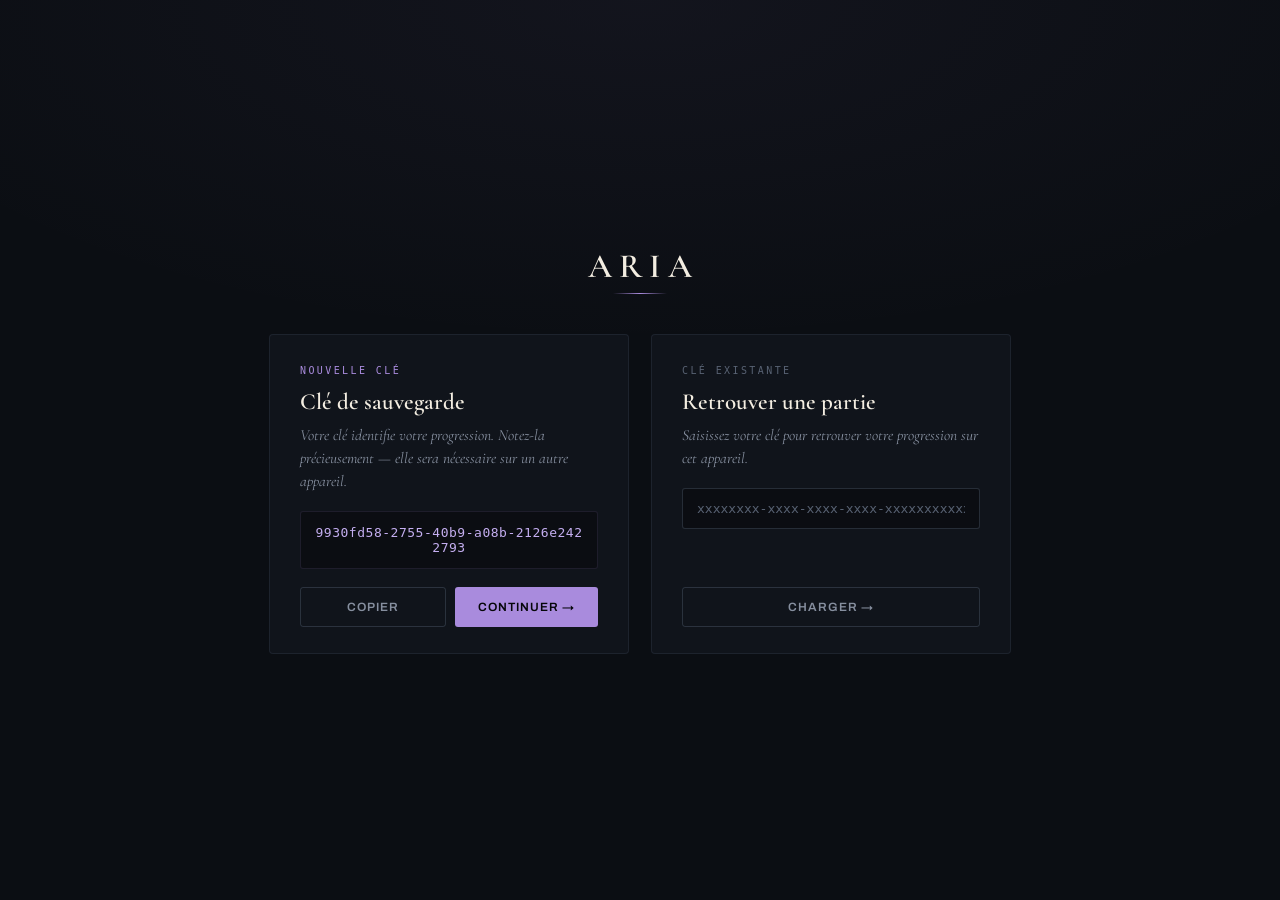
==== commit 9a4d1afc: "fix: la regle d'affichage de l'onglet Carte ne doit pas utiliser un selecteur d'ID Changes:  - views" ====
--- a/views/aria-gm.html
+++ b/views/aria-gm.html
@@ -214,7 +214,7 @@
             </div>
 
             <!-- CARTE — POI map shell; image + pins land in tasks 4/5 -->
-            <div class="tab-content" id="tab-map">
+            <div class="tab-content map-tab" id="tab-map">
                 <div class="map-bar" id="map-group-bar"></div>
                 <div class="map-toolbar" id="map-toolbar"></div>
                 <div class="map-stage" id="map-stage"></div>
--- a/css/aria-gm.css
+++ b/css/aria-gm.css
@@ -1768,10 +1768,10 @@
 .sel-card-joincode:hover { color: var(--gm-accent); }.gateway-btn:hover { filter: brightness(1.1); }
 
 /* ─── Carte ─── */
-/* Scoped to .active (not a bare #tab-map rule): an ID selector's display:flex would
-   outrank .tab-content{display:none} regardless of the active class, keeping this
-   tab visibly stacked over whichever tab actually is active. See task-3-report.md. */
-#tab-map.active { display: flex; flex-direction: column; gap: 8px; height: 100%; min-height: 0; }
+/* display lives on the .map-tab class, not the #tab-map id: an ID selector would
+   also outrank .tab-content.active:not(.split-primary){display:none} at <900px
+   split-mode (line 331), leaving a non-primary Carte pane stuck visible. */
+.tab-content.active.map-tab { display: flex; flex-direction: column; gap: 8px; height: 100%; min-height: 0; }
 .map-bar { display: flex; flex-wrap: wrap; gap: 6px; align-items: center; }
 .map-toolbar { display: flex; flex-wrap: wrap; gap: 6px; align-items: center; }
 /* The stage centres the frame and scrolls if the pane is smaller than the minimum. */
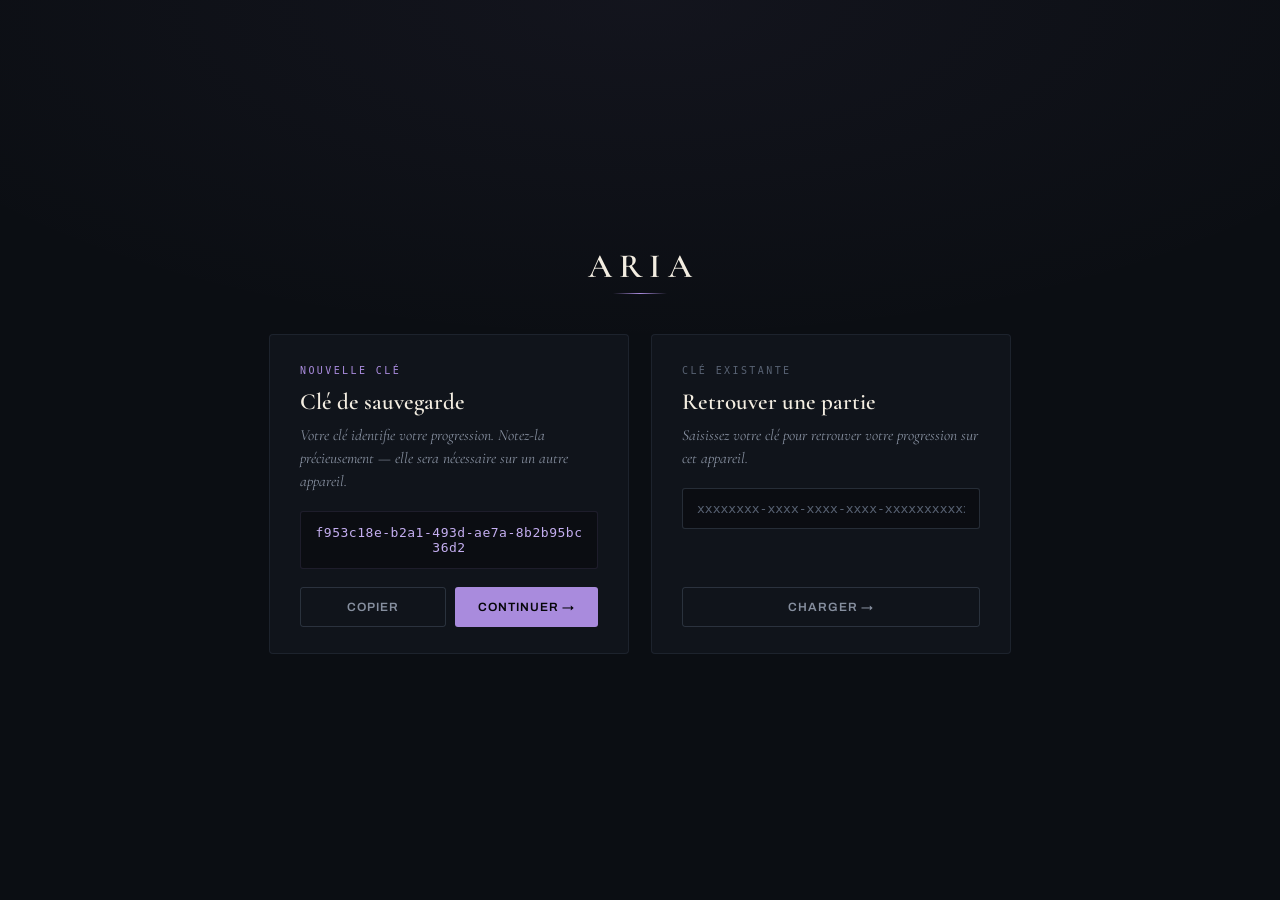
==== commit d124f632: "feat: import du fond de carte, provenance et habillage Changes:  - views/aria-gm.html : ajout de l'i" ====
--- a/views/aria-gm.html
+++ b/views/aria-gm.html
@@ -217,6 +217,8 @@
             <div class="tab-content map-tab" id="tab-map">
                 <div class="map-bar" id="map-group-bar"></div>
                 <div class="map-toolbar" id="map-toolbar"></div>
+                <input type="file" id="map-image-input" accept="image/*" style="display:none"
+                       onchange="handleMapImageUpload(this)">
                 <div class="map-stage" id="map-stage"></div>
             </div>
 
--- a/css/aria-panel.css
+++ b/css/aria-panel.css
@@ -595,3 +595,25 @@
     padding: 3px 7px;
 }
 .sel-card-type.contemporary { color: var(--dim); border-color: var(--line2); }
+
+/* ─── Carte ─── */
+/* display lives on the .map-tab class, not the #tab-map id: an ID selector would
+   also outrank .tab-content.active:not(.split-primary){display:none} at <900px
+   split-mode (line 331), leaving a non-primary Carte pane stuck visible. */
+.tab-content.active.map-tab { display: flex; flex-direction: column; gap: 8px; height: 100%; min-height: 0; }
+/* The stage centres the frame and scrolls if the pane is smaller than the minimum. */
+.map-stage { flex: 1; min-height: 0; display: flex; align-items: center; justify-content: center; overflow: auto; }
+.map-empty { color: var(--parchment-dim); font-style: italic; padding: 24px; text-align: center; }
+/* The frame shrink-wraps the rendered image: both cap at 100% of the stage, so a
+   percentage coordinate always lands on the same pixel of the picture. */
+.aria-frame { position: relative; display: inline-block; max-width: 100%; max-height: 100%;
+              box-shadow: inset 0 0 0 1px rgba(var(--accent-rgb), .4), inset 0 0 26px rgba(9,8,4,.85); }
+.aria-map   { display: block; max-width: 100%; max-height: 100%; width: auto; height: auto;
+              filter: sepia(.45) saturate(.75) contrast(1.08) brightness(.92); }
+/* Vignette and grain sit above the image and below the pins; both are inert to the mouse
+   so a click still reaches the frame's placement handler. */
+.aria-frame::after  { content: ''; position: absolute; inset: 0; pointer-events: none; z-index: 1;
+                      background: radial-gradient(ellipse at 50% 45%, transparent 52%, rgba(9,8,4,.72) 100%); }
+.aria-frame::before { content: ''; position: absolute; inset: 0; pointer-events: none; z-index: 1;
+                      opacity: .16; mix-blend-mode: overlay;
+                      background-image: url("data:image/svg+xml,%3Csvg xmlns='http://www.w3.org/2000/svg'%3E%3Cfilter id='n'%3E%3CfeTurbulence type='fractalNoise' baseFrequency='.8' numOctaves='3'/%3E%3C/filter%3E%3Crect width='100%25' height='100%25' filter='url(%23n)'/%3E%3C/svg%3E"); }
--- a/css/aria-gm.css
+++ b/css/aria-gm.css
@@ -1768,15 +1768,24 @@
 .sel-card-joincode:hover { color: var(--gm-accent); }.gateway-btn:hover { filter: brightness(1.1); }
 
 /* ─── Carte ─── */
-/* display lives on the .map-tab class, not the #tab-map id: an ID selector would
-   also outrank .tab-content.active:not(.split-primary){display:none} at <900px
-   split-mode (line 331), leaving a non-primary Carte pane stuck visible. */
-.tab-content.active.map-tab { display: flex; flex-direction: column; gap: 8px; height: 100%; min-height: 0; }
+/* #tab-map, .map-stage and .map-empty moved to css/aria-panel.css — the player
+   panel needs them at parity (task 8). .map-bar and .map-toolbar stay here:
+   only the GM has a group bar / toolbar on this tab. */
 .map-bar { display: flex; flex-wrap: wrap; gap: 6px; align-items: center; }
 .map-toolbar { display: flex; flex-wrap: wrap; gap: 6px; align-items: center; }
-/* The stage centres the frame and scrolls if the pane is smaller than the minimum. */
-.map-stage { flex: 1; min-height: 0; display: flex; align-items: center; justify-content: center; overflow: auto; }
-.map-empty { color: var(--parchment-dim); font-style: italic; padding: 24px; text-align: center; }
+.gm-btn {
+    font-family: 'Archivo', sans-serif; font-size: 11px; font-weight: 600; letter-spacing: .06em;
+    text-transform: uppercase; padding: 8px 14px; cursor: pointer; border-radius: 3px;
+    white-space: nowrap; transition: filter .15s, background .15s, border-color .15s;
+    background: var(--violet); border: 1px solid var(--violet); color: var(--ink);
+}
+.gm-btn:hover { filter: brightness(1.08); }
+.gm-btn.ghost { background: none; border-color: var(--line2); color: var(--dim); }
+.gm-btn.ghost:hover { filter: none; background: var(--field2); }
+.map-gen-label { color: var(--parchment-dim); font-size: 12px; }
+.map-source-input { flex: 1; min-width: 160px; background: var(--bg2); border: 1px solid var(--border);
+                    color: var(--parchment); border-radius: var(--radius); padding: 4px 8px; font-size: 12px; }
+.map-upload-status { color: var(--parchment-dim); font-size: 12px; }
 
 /* ════════════════════════════════════════════
    LIGHT MODE
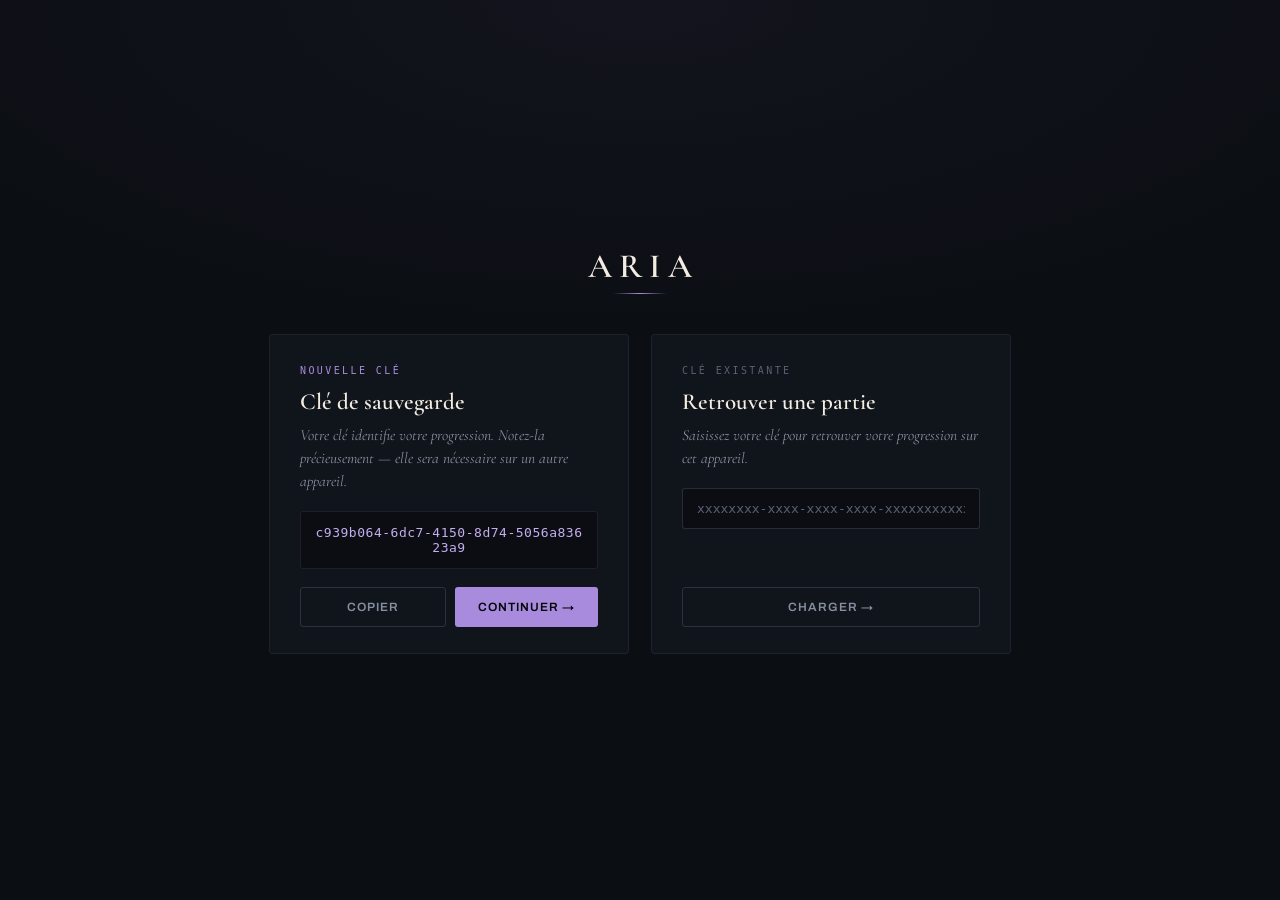
==== commit 4b5349ad: "fix: le message de statut d'import de carte etait ecrit dans un noeud detache Changes:  - views/aria" ====
--- a/views/aria-gm.html
+++ b/views/aria-gm.html
@@ -219,6 +219,7 @@
                 <div class="map-toolbar" id="map-toolbar"></div>
                 <input type="file" id="map-image-input" accept="image/*" style="display:none"
                        onchange="handleMapImageUpload(this)">
+                <span class="map-upload-status" id="map-upload-status"></span>
                 <div class="map-stage" id="map-stage"></div>
             </div>
 
--- a/css/aria-gm.css
+++ b/css/aria-gm.css
@@ -1785,7 +1785,13 @@
 .map-gen-label { color: var(--parchment-dim); font-size: 12px; }
 .map-source-input { flex: 1; min-width: 160px; background: var(--bg2); border: 1px solid var(--border);
                     color: var(--parchment); border-radius: var(--radius); padding: 4px 8px; font-size: 12px; }
+/* Now a static sibling of .map-toolbar (fix round 1: it must survive fill(bar, ...)
+   rebuilding the toolbar), not a flex item riding along inside it — so it needs its own
+   collapse when idle, or an empty row would sit permanently between the toolbar and the
+   stage. :empty covers that with no JS: the span is genuinely empty until textContent is
+   set, and empty again once handleMapImageUpload() clears it. */
 .map-upload-status { color: var(--parchment-dim); font-size: 12px; }
+.map-upload-status:empty { display: none; }
 
 /* ════════════════════════════════════════════
    LIGHT MODE
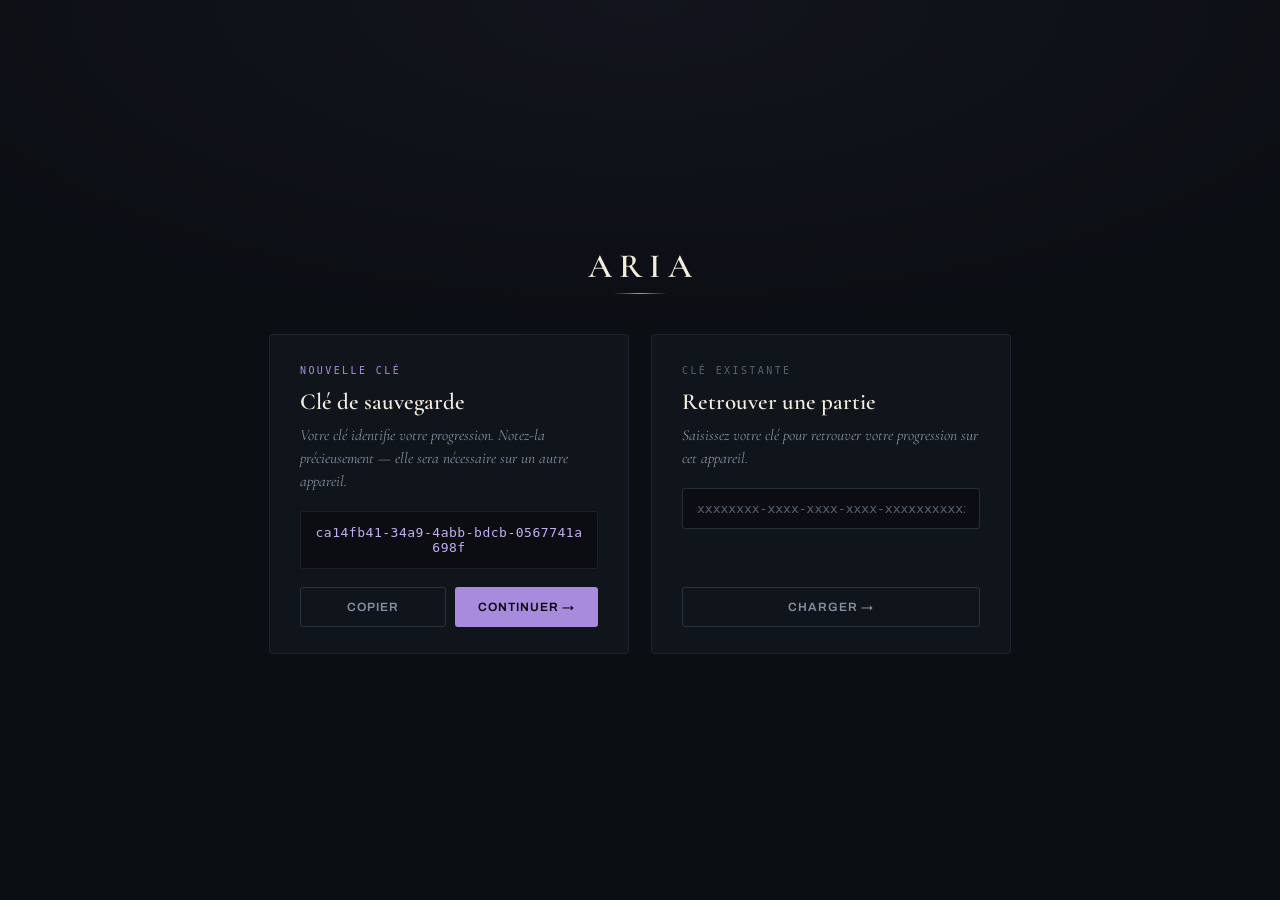
==== commit 69cd9ac1: "feat: choix de la webcam, taille des tuiles camera, et cameras qui ne rechargent plus Trois demandes" ====
--- a/views/aria-gm.html
+++ b/views/aria-gm.html
@@ -134,6 +134,7 @@
                     <input class="gm-input" id="bulk-heal-input" type="text" inputmode="numeric" placeholder="Soins" style="width:80px;" oninput="this.value=this.value.replace(/[^0-9]/g,'')" onkeydown="if(event.key==='Enter')bulkHealAll()" />
                     <button class="gm-action-btn gm-action-heal" onclick="bulkHealAll()">Soigner</button>
                 </div>
+                <select id="gm-cam-device-pick" class="gm-input" style="display:none;margin-top:10px;max-width:280px;" title="Caméra à diffuser"></select>
                 <div id="gm-self-view-section" style="display:none;margin-top:10px;">
                     <div class="section-header">
                         <span class="section-icon">📹</span>
--- a/css/aria-panel.css
+++ b/css/aria-panel.css
@@ -617,3 +617,35 @@
 .aria-frame::before { content: ''; position: absolute; inset: 0; pointer-events: none; z-index: 1;
                       opacity: .16; mix-blend-mode: overlay;
                       background-image: url("data:image/svg+xml,%3Csvg xmlns='http://www.w3.org/2000/svg'%3E%3Cfilter id='n'%3E%3CfeTurbulence type='fractalNoise' baseFrequency='.8' numOctaves='3'/%3E%3C/filter%3E%3Crect width='100%25' height='100%25' filter='url(%23n)'/%3E%3C/svg%3E"); }
+
+/* Zones sit above the image and below the pins. Hover and outline are native. */
+.map-zones { position: absolute; inset: 0; z-index: 1; pointer-events: none; }
+.map-zones polygon { pointer-events: auto; transition: fill .4s ease, opacity .4s ease; }
+.zone-known { fill: rgba(var(--accent-rgb), .10); stroke: var(--gold); stroke-width: 1.5; }
+.zone-known:hover { fill: rgba(var(--accent-rgb), .20); }
+
+/* Pins and the floating POI card — geometry and idle appearance are identical on both
+   sides (task 8 reuses these as-is); only the GM's edit-mode fields (aria-gm.css) differ. */
+.map-pins { position: absolute; inset: 0; z-index: 2; }
+.map-pin { position: absolute; transform: translate(-50%, -50%); cursor: grab;
+           display: flex; flex-direction: column; align-items: center; gap: 2px; touch-action: none; }
+.map-pin-dot { width: 12px; height: 12px; border-radius: 50%;
+               border: 1px dashed var(--parchment-dim); background: transparent; }
+.map-pin.discovered .map-pin-dot { border: none; background: var(--gold);
+                                   box-shadow: 0 0 10px 3px rgba(var(--accent-rgb), .45); }
+.map-pin.selected  .map-pin-dot { box-shadow: 0 0 0 3px var(--gold-light), 0 0 12px 4px rgba(var(--accent-rgb), .6); }
+.map-pin-label { font-family: 'Cinzel', serif; font-size: 11px; white-space: nowrap;
+                 color: var(--parchment-dim); text-shadow: 0 1px 3px rgba(0,0,0,.9); }
+.map-pin.discovered .map-pin-label { color: var(--parchment); }
+.map-poi-card { position: absolute; z-index: 3; width: 240px; transform: translate(18px, -50%);
+                background: var(--bg2); border: 1px solid var(--border); border-radius: var(--radius);
+                padding: 8px; display: flex; flex-direction: column; gap: 4px;
+                box-shadow: 0 8px 24px rgba(0,0,0,.6); }
+.map-poi-card.left { transform: translate(calc(-100% - 18px), -50%); }
+.map-poi-label { font-size: 10px; text-transform: uppercase; letter-spacing: .08em; color: var(--parchment-dim); }
+
+/* Tokens under a pin — one per character standing there. Shared with the GM tab
+   (task 9); the GM has no ".me" variant, since it has no character of its own. */
+.map-tokens { display: flex; flex-direction: column; align-items: center; gap: 2px; }
+.map-token { background: var(--bg2); border: 1px solid var(--border); border-radius: 10px;
+             padding: 1px 7px; font-size: 10px; color: var(--parchment); white-space: nowrap; }
--- a/css/aria-gm.css
+++ b/css/aria-gm.css
@@ -1773,6 +1773,8 @@
    only the GM has a group bar / toolbar on this tab. */
 .map-bar { display: flex; flex-wrap: wrap; gap: 6px; align-items: center; }
 .map-toolbar { display: flex; flex-wrap: wrap; gap: 6px; align-items: center; }
+/* The MJ sees through the fog: dashed outline, translucent fill, not opaque. */
+.zone-fog { fill: rgba(9,8,4,.55); stroke: var(--parchment-dim); stroke-width: 1; stroke-dasharray: 3 3; }
 .gm-btn {
     font-family: 'Archivo', sans-serif; font-size: 11px; font-weight: 600; letter-spacing: .06em;
     text-transform: uppercase; padding: 8px 14px; cursor: pointer; border-radius: 3px;
@@ -1782,6 +1784,7 @@
 .gm-btn:hover { filter: brightness(1.08); }
 .gm-btn.ghost { background: none; border-color: var(--line2); color: var(--dim); }
 .gm-btn.ghost:hover { filter: none; background: var(--field2); }
+.gm-btn.ghost.active { background: var(--violetsoft); border-color: var(--violet); color: var(--violet2); }
 .map-gen-label { color: var(--parchment-dim); font-size: 12px; }
 .map-source-input { flex: 1; min-width: 160px; background: var(--bg2); border: 1px solid var(--border);
                     color: var(--parchment); border-radius: var(--radius); padding: 4px 8px; font-size: 12px; }
@@ -1792,6 +1795,28 @@
    set, and empty again once handleMapImageUpload() clears it. */
 .map-upload-status { color: var(--parchment-dim); font-size: 12px; }
 .map-upload-status:empty { display: none; }
+/* POI card edit fields — GM-only; the player's card (task 8) is read-only. */
+.map-poi-head { display: flex; gap: 4px; align-items: center; }
+.map-poi-name { flex: 1; background: var(--bg3); border: 1px solid var(--border);
+                color: var(--parchment); border-radius: var(--radius); padding: 3px 6px; }
+.map-poi-del { background: none; border: none; color: var(--parchment-dim); cursor: pointer; }
+.map-poi-text { background: var(--bg3); border: 1px solid var(--border); color: var(--parchment);
+                border-radius: var(--radius); padding: 4px 6px; font-size: 12px; min-height: 48px; resize: vertical; }
+.map-poi-text.gm { border-color: rgba(var(--accent-rgb), .45); }
+.map-poi-disc  { display: flex; flex-wrap: wrap; gap: 6px; }
+.map-poi-check { display: flex; align-items: center; gap: 3px; font-size: 11px; color: var(--parchment); }
+.map-poi-bring { display: flex; flex-wrap: wrap; gap: 4px; }
+.map-poi-zone { display: flex; gap: 4px; }
+/* Zone tracing overlay: vertex handles over the map frame, GM-only. */
+.map-zone-edit { position: absolute; inset: 0; z-index: 3; }
+.zone-vertex { position: absolute; width: 10px; height: 10px; margin: -5px 0 0 -5px;
+               border-radius: 50%; background: var(--gold-light); border: 1px solid var(--bg);
+               cursor: grab; touch-action: none; }
+.zone-vertex.first { background: var(--success); }
+.map-zone-hint { font-size: 11px; color: var(--parchment-dim); }
+.map-queue > summary { cursor: pointer; color: var(--gold-light); font-size: 12px; }
+.map-queue-list { display: flex; flex-direction: column; gap: 4px; padding-top: 4px; }
+.map-queue-row  { display: flex; gap: 6px; align-items: center; font-size: 12px; color: var(--parchment); }
 
 /* ════════════════════════════════════════════
    LIGHT MODE
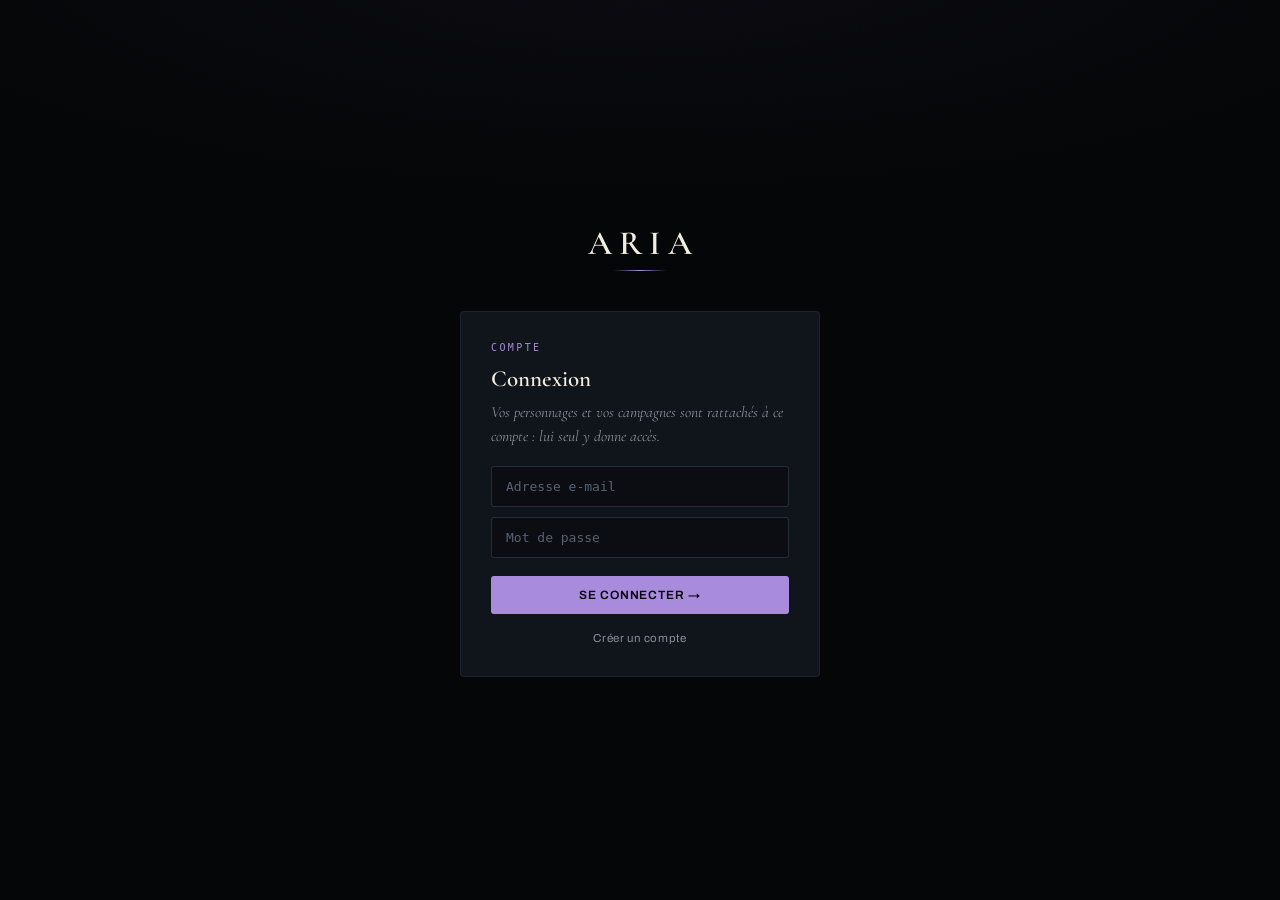
==== commit a325b71b: "feat: comptes Supabase et RLS, projet AriaTest dedie Chaque table sauf deux passe derriere row level" ====
--- a/views/aria-gm.html
+++ b/views/aria-gm.html
@@ -15,30 +15,59 @@
 </head>
 <body>
 
-    <!-- SAVE KEY GATEWAY (two-panel: Nouvelle clé | Clé existante — design frame 01) -->
-    <div id="file-gateway" style="position:fixed;inset:0;background:radial-gradient(120% 70% at 50% 0%, rgba(169,139,221,.05), transparent 55%), var(--bg);display:none;align-items:center;justify-content:center;z-index:10000;padding:24px;overflow-y:auto;">
+    <!-- Dungeon-entrance background — behind the gateway/selection screens only.
+         Paused (setActive(false)) once the app panel is shown; see aria-shared.js. -->
+    <div id="dungeon-bg-root" style="position:fixed;inset:0;z-index:9998;"></div>
+
+    <!-- GATEWAY : connexion, puis (compte sans sauvegarde) nouvelle clé ou rattachement -->
+    <div id="file-gateway" style="position:fixed;inset:0;display:none;align-items:center;justify-content:center;z-index:10000;padding:24px;overflow-y:auto;">
         <div class="gateway-shell">
             <div class="gateway-brand">ARIA</div>
             <div class="gateway-brand-rule"></div>
-            <div class="gateway-cols">
-                <!-- New key panel -->
-                <div class="gateway-card" id="gateway-new">
-                    <div class="gateway-eyebrow ember">Nouvelle clé</div>
-                    <div class="gateway-card-title">Clé de sauvegarde</div>
-                    <p class="gateway-desc">Votre clé identifie votre progression. Notez-la précieusement — elle sera nécessaire sur un autre appareil.</p>
-                    <div class="gateway-key-box" id="gateway-key-display"></div>
-                    <div class="gateway-btn-row">
-                        <button class="gateway-btn-secondary" id="gateway-copy-btn" onclick="copyGatewayKey()">Copier</button>
-                        <button class="gateway-btn" onclick="confirmNewKey()">Continuer →</button>
-                    </div>
-                </div>
-                <!-- Existing key panel -->
-                <div class="gateway-card" id="gateway-existing">
-                    <div class="gateway-eyebrow">Clé existante</div>
-                    <div class="gateway-card-title">Retrouver une partie</div>
-                    <p class="gateway-desc">Saisissez votre clé pour retrouver votre progression sur cet appareil.</p>
-                    <input class="gateway-key-input" id="gateway-key-input" placeholder="xxxxxxxx-xxxx-xxxx-xxxx-xxxxxxxxxxxx" onkeydown="if(event.key==='Enter')submitExistingKey()" />
-                    <button class="gateway-btn-secondary gateway-btn-full" onclick="submitExistingKey()">Charger →</button>
+            <!-- Stage 1 : compte. Sans session, RLS ne rend rien : c'est le seul
+                 écran possible, pas une politesse. -->
+            <div id="gateway-auth">
+                <div class="gateway-cols">
+                    <div class="gateway-card">
+                        <div class="gateway-eyebrow ember">Compte</div>
+                        <div class="gateway-card-title" id="gateway-auth-title">Connexion</div>
+                        <p class="gateway-desc">Vos personnages et vos campagnes sont rattachés à ce compte : lui seul y donne accès.</p>
+                        <input class="gateway-key-input gateway-auth-field" id="gateway-email" type="email" autocomplete="email" placeholder="Adresse e-mail" onkeydown="if(event.key==='Enter')submitAuth()" />
+                        <input class="gateway-key-input" id="gateway-password" type="password" autocomplete="current-password" placeholder="Mot de passe" onkeydown="if(event.key==='Enter')submitAuth()" />
+                        <div class="gateway-auth-error" id="gateway-auth-error" style="display:none;"></div>
+                        <button class="gateway-btn gateway-btn-full" id="gateway-auth-submit" onclick="submitAuth()">Se connecter &rarr;</button>
+                        <button class="gateway-auth-switch" id="gateway-auth-switch" onclick="setAuthMode(_authMode === 'up' ? 'in' : 'up')">Créer un compte</button>
+                    </div>
+                </div>
+            </div>
+
+            <!-- Stage 2 : uniquement pour un compte qui ne possède encore aucune
+                 sauvegarde. Nouvelle clé, ou rattachement d'une clé d'avant les comptes. -->
+            <div id="gateway-keys" style="display:none;">
+                <div class="gateway-account" id="gateway-account" style="display:none;">
+                    <span id="gateway-account-mail"></span>
+                    <button class="gateway-account-btn" onclick="signOut()">Déconnexion</button>
+                </div>
+                <div class="gateway-cols">
+                    <!-- New key panel -->
+                    <div class="gateway-card" id="gateway-new">
+                        <div class="gateway-eyebrow ember">Nouvelle clé</div>
+                        <div class="gateway-card-title">Clé de sauvegarde</div>
+                        <p class="gateway-desc">Votre clé identifie votre progression. Notez-la précieusement — elle sera nécessaire sur un autre appareil.</p>
+                        <div class="gateway-key-box" id="gateway-key-display"></div>
+                        <div class="gateway-btn-row">
+                            <button class="gateway-btn-secondary" id="gateway-copy-btn" onclick="copyGatewayKey()">Copier</button>
+                            <button class="gateway-btn" onclick="confirmNewKey()">Continuer →</button>
+                        </div>
+                    </div>
+                    <!-- Existing key panel -->
+                    <div class="gateway-card" id="gateway-existing">
+                        <div class="gateway-eyebrow">Clé existante</div>
+                        <div class="gateway-card-title">Retrouver une partie</div>
+                        <p class="gateway-desc">Saisissez la clé d’une sauvegarde créée avant les comptes : elle sera rattachée définitivement à celui-ci.</p>
+                        <input class="gateway-key-input" id="gateway-key-input" placeholder="xxxxxxxx-xxxx-xxxx-xxxx-xxxxxxxxxxxx" onkeydown="if(event.key==='Enter')submitExistingKey()" />
+                        <button class="gateway-btn-secondary gateway-btn-full" onclick="submitExistingKey()">Rattacher →</button>
+                    </div>
                 </div>
             </div>
             <button class="gateway-cancel" id="gateway-cancel" onclick="cancelGateway()" style="display:none;">Annuler</button>
@@ -46,7 +75,7 @@
     </div>
 
     <!-- SELECTION SCREEN -->
-    <div id="selection-screen" style="position:fixed;inset:0;background:radial-gradient(120% 70% at 50% 0%, rgba(169,139,221,.05), transparent 55%), var(--bg);display:none;align-items:center;justify-content:center;z-index:9999;overflow-y:auto;padding:24px;">
+    <div id="selection-screen" style="position:fixed;inset:0;display:none;align-items:center;justify-content:center;z-index:9999;overflow-y:auto;padding:24px;">
         <div class="sel-container">
             <a class="sel-home-btn" href="../" title="Accueil">⌂</a>
             <div class="sel-brand">ARIA</div>
@@ -65,10 +94,11 @@
             </div>
             <button class="sel-add-btn" onclick="createCampaign()">+ Nouvelle campagne</button>
             <div class="sel-save-row">
-                <span class="sel-save-icon">Clé</span>
+                <span class="sel-save-icon">Compte</span>
                 <span class="sel-save-label" id="sel-save-label">—</span>
                 <button class="sel-save-btn" onclick="copySaveKey()">Copier</button>
-                <button class="sel-save-btn" onclick="changeSaveKey()">Changer…</button>
+                <button class="sel-save-btn" onclick="changeSaveKey()">Rattacher…</button>
+                <button class="sel-save-btn" onclick="signOut()">Déconnexion</button>
             </div>
         </div>
     </div>
@@ -119,6 +149,7 @@
                 <button class="tab-btn" data-tab="tab-alchemy" onclick="switchTab('tab-alchemy',this)">Alchimie</button>
                 <button class="tab-btn" data-tab="tab-files" onclick="switchTab('tab-files',this)">Fichiers</button>
                 <button class="tab-btn" data-tab="tab-music" onclick="switchTab('tab-music',this)">Musique</button>
+                <button class="tab-btn" id="tab-btn-chat" data-tab="tab-chat" onclick="switchTab('tab-chat',this)">Messages</button>
                 <button class="tab-btn" data-tab="tab-gm-notes" onclick="switchTab('tab-gm-notes',this)">Notes</button>
             </div>
 
@@ -482,6 +513,22 @@
                 </div>
                 <div id="music-add-status" class="music-add-status"></div>
             </div>
+            <!-- MESSAGES — Général + one private thread per participant. The list,
+                 the log and the title are all filled by makeChat() in aria-shared.js. -->
+            <div class="tab-content" id="tab-chat">
+                <div class="chat-wrap">
+                    <div class="chat-threads" id="chat-thread-list"></div>
+                    <div class="chat-main">
+                        <div class="chat-title" id="chat-thread-title">Général</div>
+                        <div class="chat-log" id="chat-log"></div>
+                        <div class="chat-input-row">
+                            <input class="chat-input" id="chat-input" placeholder="Message…" onkeydown="if(event.key==='Enter')chat.send()" />
+                            <button class="chat-send" onclick="chat.send()">Envoyer</button>
+                        </div>
+                    </div>
+                </div>
+            </div>
+
             <!-- NOTES MJ -->
             <div class="tab-content" id="tab-gm-notes">
                 <div class="notes-wrap">
@@ -501,8 +548,6 @@
         </div>
     </div>
 
-    <!-- dddice 3D dice canvas — full-screen, non-interactive -->
-    <canvas id="dddice-canvas" style="position:fixed;top:0;left:0;width:100%;height:100%;pointer-events:none;z-index:50;"></canvas>
 
     <!-- PLAYER DETAILS MODAL -->
     <div class="modal-scrim" id="details-scrim" onclick="closePlayerDetails()"></div>
@@ -525,10 +570,7 @@
             <span class="config-label" style="margin-bottom:0;">Code de campagne</span>
             <span class="topbar-joincode" id="joincode-display" onclick="copyJoinCode()" title="Code d'accès — cliquer pour copier" style="cursor:pointer;"></span>
         </div>
-        <label class="config-label">Thème dddice</label>
-        <select class="config-input" id="cfg-dddice-theme" disabled><option>— connectez-vous d'abord —</option></select>
-        <div style="margin-top:12px;" class="status-row"><div class="status-dot" id="cfg-dddice-dot"></div><span id="cfg-dddice-status">dddice non connecté</span></div>
-        <div style="margin-top:6px;" class="status-row"><div class="status-dot" id="cfg-ably-dot"></div><span id="cfg-ably-status">Ably non connecté</span></div>
+        <div style="margin-top:12px;" class="status-row"><div class="status-dot" id="cfg-ably-dot"></div><span id="cfg-ably-status">Ably non connecté</span></div>
         <label class="config-label">VDO.ninja Room</label>
         <input class="config-input" id="cfg-vdo-room" placeholder="ex: mon-groupe" />
         <label class="config-label">Mot de passe VDO (optionnel)</label>
@@ -572,6 +614,7 @@
     <div id="yt-player-a" style="position:fixed;top:-2px;left:-2px;width:1px;height:1px;overflow:hidden;pointer-events:none;opacity:0;"></div>
     <div id="yt-player-b" style="position:fixed;top:-2px;left:-4px;width:1px;height:1px;overflow:hidden;pointer-events:none;opacity:0;"></div>
 
+    <script src="../js/aria-dungeon-bg.js"></script>
     <script src="../js/aria-supabase.js"></script>
     <script src="../js/aria-shared.js"></script>
     <script src="../js/aria-gm.js"></script>
--- a/css/aria-panel.css
+++ b/css/aria-panel.css
@@ -238,13 +238,13 @@
     color: var(--warm);
     text-transform: none;
 }
-.notes-add-btn:hover { background: rgba(var(--accent-rgb), 0.12); border-color: var(--gold-dim); }
+.notes-add-btn:hover { background: rgba(var(--accent-rgb), 0.12); }
 .notes-list { flex: 1; overflow-y: auto; display: flex; flex-direction: column; gap: 4px; }
 /* One notes widget for both panels — the two copies had drifted (GM padding 7px vs
    player 9px, and two different ways of marking the active row). */
 .notes-add-btn {
     background: none;
-    border: 1px solid var(--line2);
+    border: none;
     color: var(--gold);
     font-size: 15px;
     line-height: 1;
@@ -252,7 +252,7 @@
     border-radius: 3px;
     cursor: pointer;
     display: flex; align-items: center; justify-content: center;
-    transition: background 0.12s, border-color 0.12s;
+    transition: background 0.12s;
     padding: 0 0 1px 0;
 }
 .notes-item {
@@ -577,6 +577,15 @@
 .gateway-key-input { width: 100%; box-sizing: border-box; background: var(--field); border: 1px solid var(--line2); border-radius: 3px; color: var(--text); font-family: ui-monospace, Menlo, monospace; font-size: 13px; padding: 12px 14px; outline: none; transition: border-color 0.15s; margin-bottom: 18px; }
 .gateway-key-input::placeholder { color: var(--faint); }
 .gateway-key-input:focus { border-color: var(--gold); }
+/* Le mail et le mot de passe sont deux champs d'une meme saisie : la respiration
+   de 18px des champs de cle les separerait comme deux etapes. */
+.gateway-auth-field { margin-bottom: 10px; }
+.gateway-auth-error { font-family: 'Archivo', sans-serif; font-size: 12px; line-height: 1.45; color: var(--bad); border-left: 2px solid var(--bad); padding: 2px 0 2px 10px; margin-bottom: 16px; }
+.gateway-auth-switch { display: block; width: 100%; margin-top: 12px; background: none; border: none; color: var(--dim); font-family: 'Archivo', sans-serif; font-size: 11.5px; letter-spacing: 0.06em; cursor: pointer; padding: 6px 4px; transition: color 0.15s; }
+.gateway-auth-switch:hover { color: var(--gold-light); }
+.gateway-account { display: flex; align-items: center; justify-content: center; gap: 12px; font-family: ui-monospace, Menlo, monospace; font-size: 12px; color: var(--dim); margin-bottom: 18px; }
+.gateway-account-btn { background: none; border: none; color: var(--faint); font-family: 'Archivo', sans-serif; font-size: 11px; font-weight: 600; letter-spacing: 0.08em; text-transform: uppercase; cursor: pointer; padding: 2px 4px; transition: color 0.15s; }
+.gateway-account-btn:hover { color: var(--gold-light); }
 .gateway-cancel { background: none; border: none; color: var(--dim); font-family: 'Archivo', sans-serif; font-size: 12px; letter-spacing: 0.06em; cursor: pointer; padding: 4px; transition: color 0.15s; }
 .gateway-cancel:hover { color: var(--gold-light); }
 #app-wrapper { flex: 1; flex-direction: column; min-height: 0; }
@@ -649,3 +658,122 @@
 .map-tokens { display: flex; flex-direction: column; align-items: center; gap: 2px; }
 .map-token { background: var(--bg2); border: 1px solid var(--border); border-radius: 10px;
              padding: 1px 7px; font-size: 10px; color: var(--parchment); white-space: nowrap; }
+
+/* ═══════════════════════════════════════════════
+   CHAT — global thread (player sidebar) + Messages tab (both panels)
+   ═══════════════════════════════════════════════ */
+.chat-log {
+    flex: 1;
+    min-height: 0;
+    overflow-y: auto;
+    display: flex;
+    flex-direction: column;
+    gap: 9px;
+    padding: 10px 12px;
+}
+.chat-msg { display: flex; flex-direction: column; gap: 2px; }
+.chat-meta { display: flex; align-items: baseline; gap: 6px; }
+.chat-author {
+    font-family: 'Archivo', sans-serif;
+    font-size: 10px;
+    letter-spacing: .06em;
+    text-transform: uppercase;
+    color: var(--gold);
+}
+.chat-msg.mine .chat-author { color: var(--dim); }
+.chat-time { font-family: ui-monospace, Menlo, monospace; font-size: 9px; color: var(--faint); }
+.chat-body {
+    font-size: 13.5px;
+    line-height: 1.45;
+    color: var(--text);
+    white-space: pre-wrap;
+    overflow-wrap: anywhere;
+    border-left: 2px solid var(--line2);
+    padding-left: 8px;
+}
+.chat-msg.mine .chat-body { border-left-color: var(--gold-dim); }
+.chat-empty { color: var(--faint); font-style: italic; font-size: 12px; }
+
+.chat-input-row { display: flex; gap: 6px; padding: 8px 10px; border-top: 1px solid var(--line2); }
+.chat-input {
+    flex: 1;
+    min-width: 0;
+    background: var(--field);
+    border: 1px solid var(--line2);
+    border-radius: 3px;
+    padding: 7px 9px;
+    color: var(--text);
+    font-family: 'Archivo', sans-serif;
+    font-size: 13px;
+}
+.chat-input:focus { outline: none; border-color: var(--gold-dim); }
+.chat-send {
+    background: var(--accent-soft);
+    border: 1px solid var(--gold-dim);
+    border-radius: 3px;
+    color: var(--gold);
+    font-family: 'Archivo', sans-serif;
+    font-size: 12px;
+    padding: 0 12px;
+    cursor: pointer;
+}
+.chat-send:hover { background: rgba(var(--accent-rgb), .22); }
+
+/* Sidebar instance (player only) — takes the space left under the weapons. */
+.sidebar-chat { flex: 1; min-height: 180px; display: flex; flex-direction: column; }
+.sidebar-chat .panel-body { flex: 1; min-height: 0; display: flex; flex-direction: column; padding: 0; }
+
+/* Messages tab */
+.chat-wrap { display: flex; height: 100%; min-height: 420px; }
+.chat-threads {
+    width: 220px;
+    flex-shrink: 0;
+    overflow-y: auto;
+    background: var(--rail);
+    border-right: 1px solid var(--line2);
+    padding: 14px 10px;
+    display: flex;
+    flex-direction: column;
+    gap: 4px;
+}
+.chat-thread {
+    display: flex;
+    align-items: center;
+    gap: 7px;
+    padding: 9px 11px;
+    cursor: pointer;
+    border-left: 2px solid var(--line2);
+    border-radius: 0 3px 3px 0;
+}
+.chat-thread:hover { background: var(--accent-soft); }
+.chat-thread.active { background: var(--accent-soft); border-left-color: var(--gold); }
+.chat-thread-name {
+    flex: 1;
+    font-family: 'Archivo', sans-serif;
+    font-size: 13.5px;
+    color: var(--text);
+    white-space: nowrap;
+    overflow: hidden;
+    text-overflow: ellipsis;
+}
+.chat-thread-dot { width: 6px; height: 6px; border-radius: 50%; background: var(--faint); flex-shrink: 0; }
+.chat-thread-dot.on { background: var(--ok); }
+.chat-badge { color: var(--gold); font-size: 9px; }
+.chat-main { flex: 1; min-width: 0; display: flex; flex-direction: column; }
+.chat-title {
+    font-family: 'Cormorant Garamond', serif;
+    font-size: 20px;
+    color: var(--warm);
+    padding: 16px 20px 12px;
+    border-bottom: 1px solid var(--line2);
+}
+.chat-main .chat-log { padding: 14px 20px; }
+.chat-main .chat-input-row { padding: 12px 20px; }
+.tab-btn.has-unread::after {
+    content: '●';
+    color: var(--gold);
+    font-size: 8px;
+    margin-left: 5px;
+    vertical-align: middle;
+}
+.content.split-mode .chat-threads { width: 160px; padding: 10px 8px; }
